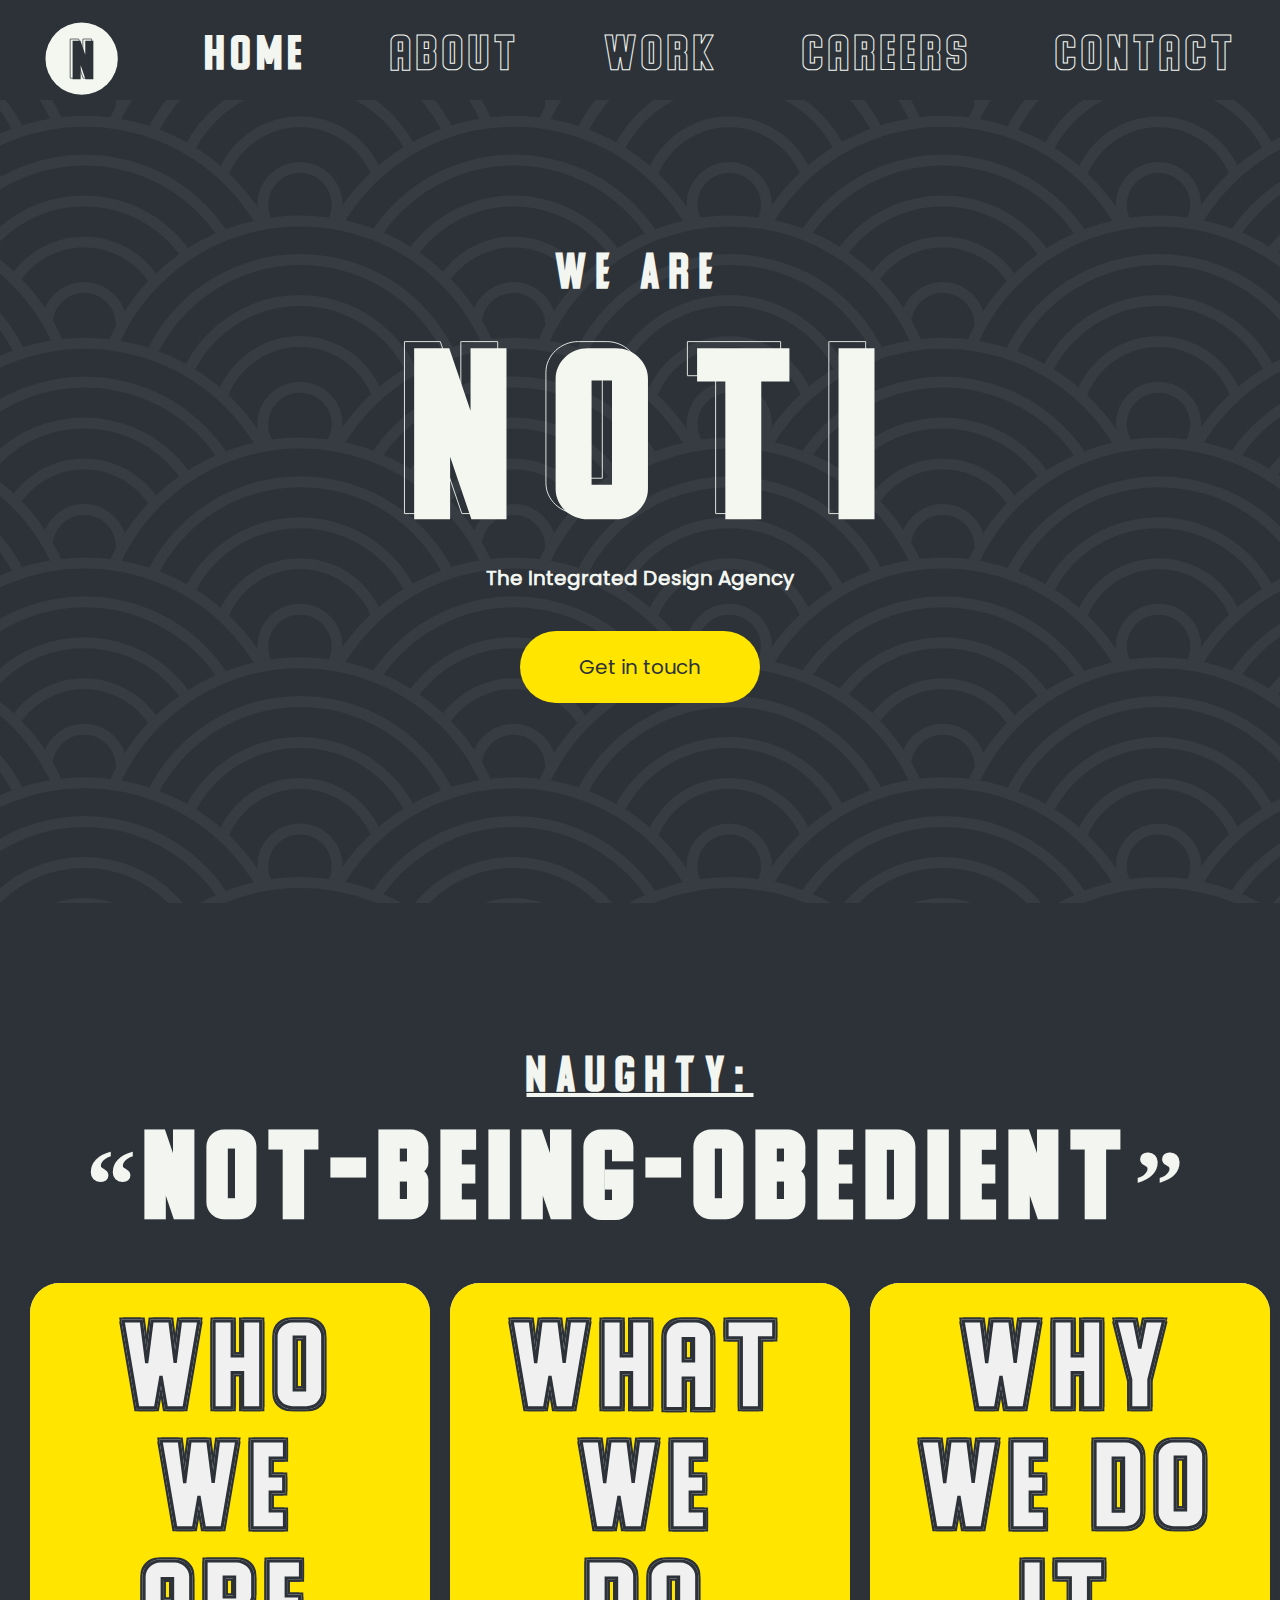
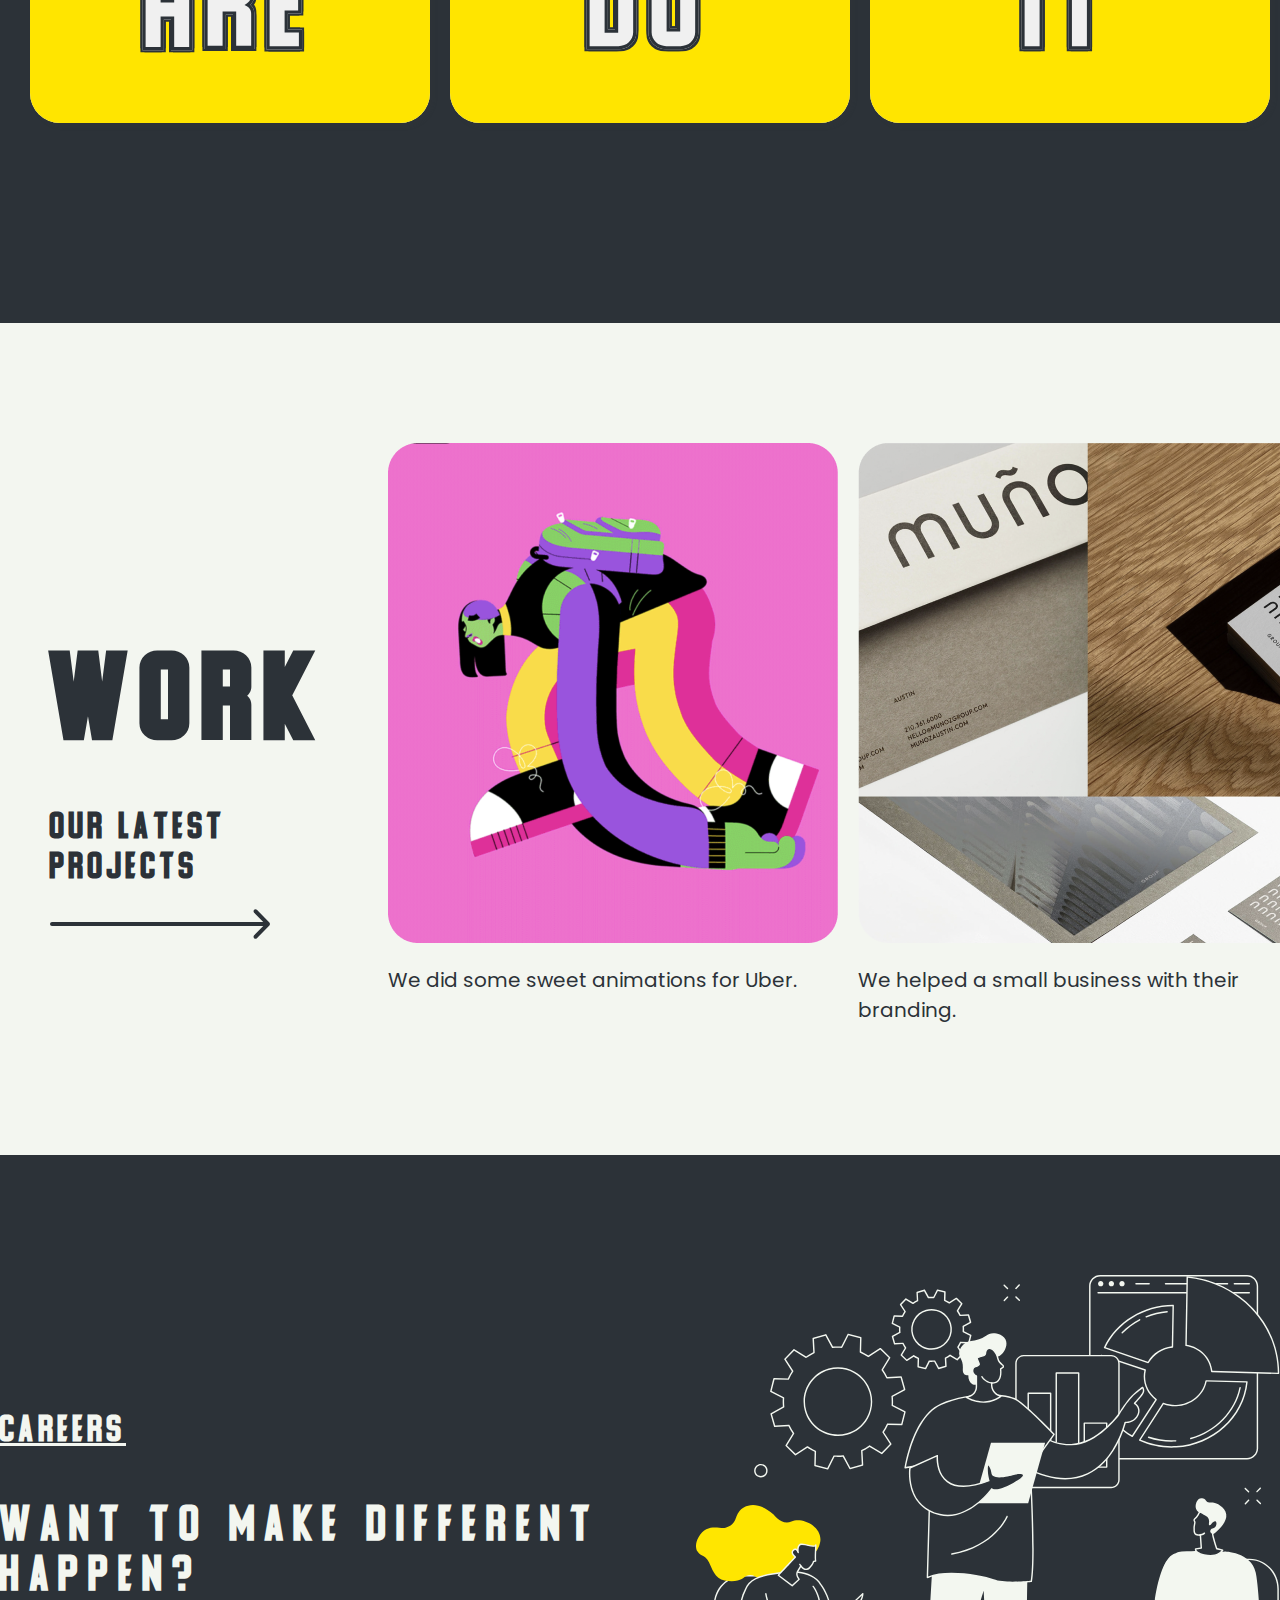
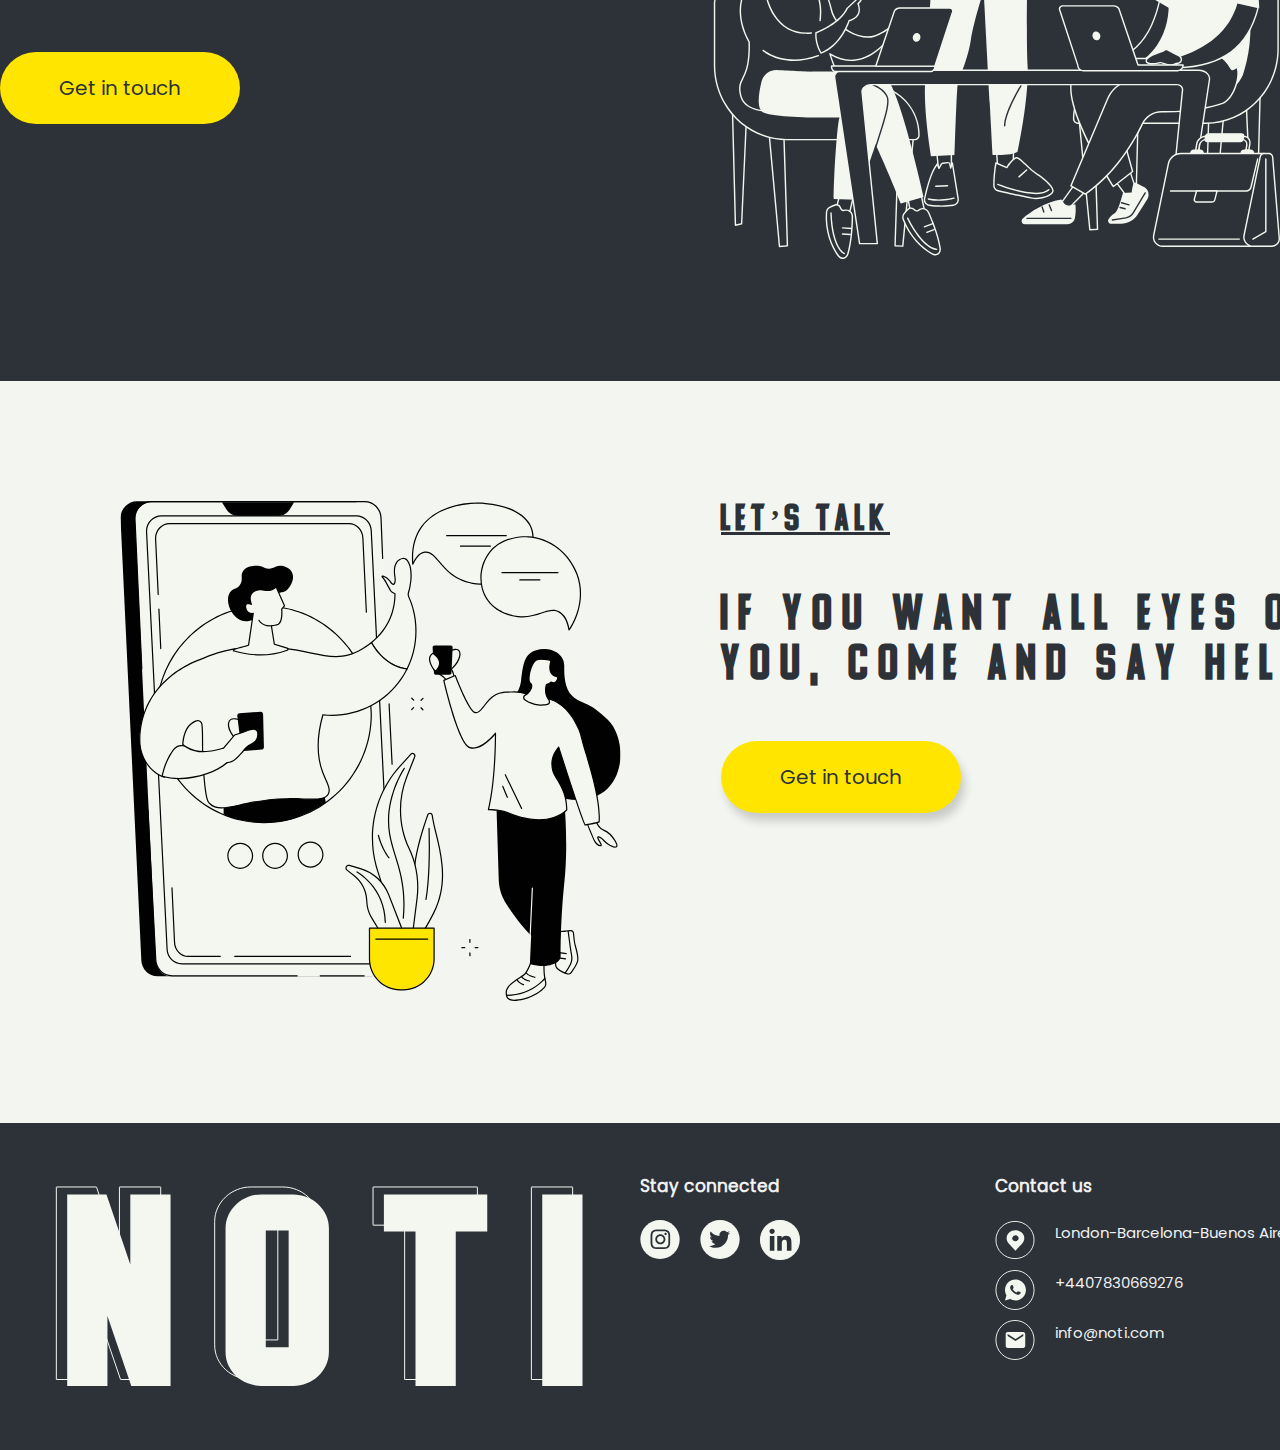
==== index.html @ 590f9c4e "start point  20/8" ====
<!DOCTYPE html>
<html lang="en">
<head>
    <meta charset="UTF-8">
    <meta name="viewport" content="width=device-width, initial-scale=1.0">
    <title>NOTI</title>
    <link href="https://cdn.jsdelivr.net/npm/bootstrap@5.3.1/dist/css/bootstrap.min.css" rel="stylesheet" integrity="sha384-4bw+/aepP/YC94hEpVNVgiZdgIC5+VKNBQNGCHeKRQN+PtmoHDEXuppvnDJzQIu9" crossorigin="anonymous">
    <link rel="stylesheet" href="./css/style.css">
</head>

<body>

  <div class="body_container_index" id="grid">

    <header id="header">
      <nav class="header_nav--dark">
        <ul class="header_ul">
          <li><img class="header_nav_logo--dark" src="./img/logo-circle.svg" width="80px"></li>
          <li><a class="header_li--dark--active" href="./index.html">HOME</a></li>
          <li><a class="header_li--dark--default" href="./pages/about.html">ABOUT</a></li>
          <li><a class="header_li--dark--default" href="./pages/work.html">WORK</a></li>
          <li><a class="header_li--dark--default" href="./pages/careers.html">CAREERS</a></li>
          <li><a class="header_li--dark--default" href="./pages/contact.html">CONTACT</a></li>
        </ul>
      </nav>
    </header>

  <main id="main" class="index_main_container">

    <section class="index_main_section1">
      <h1 class="h3_index">WE ARE</h1>
      <img class="logo" src="./img/logo.svg" width="536px" height="221px">
      <h2 class="h6_index">The Integrated Design Agency</h2>
      <div class="btn--large"><a href="https://link1.com" class="p">Get in touch</a></div>
    </section>
    <section class="index_main_section2">
      <h1 class="h3_about light_text">NAUGHTY:</h1>
      <h2 class="h2_about light_text">“NOT-BEING-OBEDIENT”</h2>
      <article class="about_main_section1">

          <div class="about_main_frame_card">
            <div class="about_main_card--default">
              <h2 class="h2_about_card">WHO<br>WE<br>ARE</h2>
            </div>
            <div class="about_main_card--hover dark_bg">
              <h3 class="h5_about dark_text">WE’RE THE EXPERTS</h3>
              <p class="p_about dark_text">We are a cutting-edge design agency that thrives on pushing the limits, challenging conventions, and creating truly unforgettable experiences for our clients. We redefine the boundaries of creativity.</p>
            </div>
          </div>

          <div class="about_main_frame_card">
            <div class="about_main_card--default">
              <h2 class="h2_about_card">WHAT<br>WE<br>DO</h2>
            </div>
            <div class="about_main_card--hover dark_bg">
              <h3 class="h5_about dark_text">WE DO EVERYTHING</h3>
              <p class="p_about dark_text">Whether you're looking for a website that disrupts the digital landscape, an app that pushes boundaries, or a branding campaign that turns heads, our team of talented and rebellious designers will collaborate with you to bring your vision to life.</p>
            </div>
          </div>

          <div class="about_main_frame_card">
            <div class="about_main_card--default">
              <h2 class="h2_about_card">WHY<br>WE DO<br>IT</h2>
            </div>
            <div class="about_main_card--hover dark_bg">
              <h3 class="h5_about dark_text">WE’RE PASSIONATE</h3>
              <p class="p_about dark_text">If you're ready to make some noise, break free from the ordinary, and leave a lasting impression on your audience, join us on this exciting journey. Let us transform your wildest ideas into extraordinary designs.</p>
            </div>
          </div>

        </article>
      </section>

      <section class="index_main_section3">

        <article class="col1">
          <h2 class="h2_index">WORK</h2>
          <h3 class="h5_about dark_text">OUR LATEST<br>PROJECTS</h3>
          <img src="./img/subheadings_arrow.svg" width="220px">
        </article>
        <article class="work_main_section3_col2">
          
              <div class="work_main_card_project">
                <a href="">
                  <img class="work_main_img_25" src="./img/work_section3_1.png">
                  <p class="p_work">We did some sweet animations for Uber.</p>
                </a>
              </div>
           
              <div class="work_main_card_project">
                <a href="">
                  <img class="work_main_img_25" src="./img/work_section3_2.png">
                  <p class="p_work">We helped a small business with their branding.</p>
                </a>
              </div>
            
              <div class="work_main_card_project">
                <a href="">
                  <img class="work_main_img_25" src="./img/work_section3_3.png">
                  <p class="p_work">We collaborated  with a cosmetics brand from 
                    Brazil.</p>
                </a>
              </div>
              <div class="work_main_card_project">
                <a href="">
                  <img class="work_main_img_25" src="./img/work_section3_4.png">
                  <p class="p_work">We won an award for out motion graphics campaing.</p>
                </a>
              </div>
           
        </article>
      </section>
      <section class="index_main_section4">

        <article class="careers_main_section1_col1">
          <h1 class="h5_careers">CAREERS</h1>
          <h2 class="h3_careers">WANT TO MAKE DIFFERENT HAPPEN?</h2>
          <div class="btn--large"><a href="" class="p">Get in touch</a></div>
        </article>
        <article class="careers_main_section1_col2">
          <img src="./img/CAREERS-illustration-584x584.svg">
        </article>

      </section>

      <section class="index_main_section5">
        <article class="contact_main_frame_left_image">
          <img src="./img/CONTACT-illustration-500x500.svg">
        </article>
  
        <article class="contact_main_frame_right_headings">
          
          <h1 class="h5_contact">LET’S TALK</h1>
          <h2 class="h3_contact">IF YOU WANT ALL EYES ON YOU, COME AND SAY HELLO</h2>
          <div class="btn--large--light"><a href="https://link1.com" class="p--light">Get in touch</a></div>
          
        </article>
      </section>

</main>

  <footer id="footer">
    <div class="footer_column_1">
      <img class="footer_logo" src="./img/logo.svg">
    </div>

    <div class="footer_columns_frame">
      <div class="footer_column_2">
        <h3 class="h6-footer">Stay connected</h3>
        <div class="footer_socialicons">
          <a href=""><img class="footer_icn" src="./img/icn-ig.svg" width="40px"></a>
          <a href=""><img class="footer_icn" src="./img/icn-tw.svg" width="40px"></a>
          <a href=""><img class="footer_icn" src="./img/icn-linkedin.svg" width="40px"></a>       
        </div>
      </div>
        
      <div class="footer_column_3">
        <h3 class="h6-footer">Contact us</h3>
        <div class="footer_contact_frame">
          <img class="footer_icn" src="./img/icn-location.svg" width="40px" height="40px">
          <p class="p-footer">London-Barcelona-Buenos Aires</p>
        </div>
        <div class="footer_contact_frame">
          <img class="footer_icn" src="./img/icn-wsp.svg" width="40px" height="40px">
          <p class="p-footer"> +4407830669276</p>
        </div>
        <div class="footer_contact_frame">
          <img class="footer_icn" src="./img/icn-mail.svg" width="40px" height="40px">
          <p class="p-footer">info@noti.com</p>
        </div>
      </div>
    </div>
  
  </footer>
</div>
<script src="https://cdn.jsdelivr.net/npm/bootstrap@5.3.1/dist/js/bootstrap.bundle.min.js" integrity="sha384-HwwvtgBNo3bZJJLYd8oVXjrBZt8cqVSpeBNS5n7C8IVInixGAoxmnlMuBnhbgrkm" crossorigin="anonymous"></script>
</body>
</html>
---- css/style.css ----
*{
    padding: 0;
    margin:0;
}

@font-face {
    font-family: "myFirstFont-bold";
    src:url("../fonts/ponter/ponter-bold.ttf");
}

@font-face {
    font-family: "myFirstFont-alt";
    src:url("../fonts/ponter/ponter-alt.ttf");
}


@font-face {
    font-family: "mySecondFont";
    src:url("../fonts/poppins/poppins-regular.ttf");
}

html{
    font-size: 62.5%;
}

/*
---------------------------------------------------------------------------------------------------------
MAIN
*/

.body_container--dark{
    background-color: #2C3238;
}

.body_container--light{
    background-color: #F3F6F0;
}

a{
    text-decoration: none;
}

/* INDEX */

.index_main_container{
    width: 100%;
    overflow: hidden;
}

.index_main_section1{
    display: flex;
    flex-direction: column;
    align-items: center;
    padding-top: 20rem;
    padding-bottom: 20rem;
    background-image: url(../img/INDEX-bg-1920x1080.svg);
}

.logo{
    margin-bottom: 2rem;
}

.index_main_section2{
    width: 100%;
    overflow: hidden;
    padding-top: 5rem;
    display: flex;
    flex-direction: column;
    align-items: center;
    justify-content: center;
    padding-bottom: 10rem;
    background-color: #2C3238;
}

.index_main_section3{
    padding-top: 12rem;
    display: flex;
    flex-direction: row;
    align-items: center;
    justify-content: flex-start;
    background-color: #F3F6F0;
}

.index_main_section4{
    width: 100%;
    padding-top: 12rem;
    padding-bottom: 12rem;
    display: flex;
    flex-direction: row;
    justify-content: center;
    align-items: center;
    background-color: #2C3238;
}

.index_main_section5{
    width: 100%;
    padding: 12rem;
    display: flex;
    flex-direction: row;
    justify-content: center;
    align-items: flex-start;
    background-color: #F3f6f0;
}



/* ABOUT */

.about_main_frame_all{
    width: 100%;
    overflow: hidden;
    padding-top: 5rem;
    display: flex;
    flex-direction: column;
    align-items: center;
    justify-content: center;
}

.about_main_section1{
    display: flex;
    flex-direction: row;
    justify-content: center;
    align-items: center;
    margin-bottom: 10rem;
}

.about_main_section2{
    display: flex;
    flex-direction: row;
    justify-content: flex-start;
    align-items: flex-start;
    width: 80%;
    padding-top: 5rem;
}

.about_main_section3{
    display: flex;
    flex-direction: row;
    justify-content: flex-start;
    align-items: flex-start;
    width: 80%;
    padding: 5rem 0;
}
.about_main_section4, 
.about_main_section5,
.about_main_section6{
    display: flex;
    flex-direction: row;
    width: 80%;
    padding: 5rem 0;
}

.about_main_section6{
    padding-bottom: 20rem;
}
.about_main_img_30{
    margin-right: 5rem;
}

.col1{
    display: flex;
    flex-direction: column;
    justify-content: flex-start;
    align-items: flex-start;
    padding: 0 5rem;
}

.col1_section{
    padding: none;
}
.col2{
    display: flex;
    flex-direction: column;
    justify-content: flex-start;
    align-items: flex-start;
    margin-left: 3rem;

}

.col2_section4{
    display: flex;
    flex-direction: column;
    align-items: flex-end;
    justify-content: flex-end;
}

.about_main_section_details{
    padding-bottom: 3rem;
}

.row{
    padding-bottom: 5rem;
    display: flex;
    flex-direction: row;
    justify-content: space-around;
    
}

.about_main_frame_card{
    display: flex;
    flex-direction: column;
    margin-left: 2rem;
}

.about_main_card--default{
    width: 400px;
    height: 400px;
    background-color: #FFE500;
    border-radius: 30px ;
    padding-top: 4rem;
    position: absolute;
}

.about_main_card--default:hover{
    display: none;
}

.about_main_card--hover{
    width: 400px;
    height: 400px;
    background-color: #2C3238;
    border-radius: 30px ;
    display: flex;
    flex-direction: column;
    align-items: center;
    justify-content: flex-start;
    padding-top: 4rem;
    box-shadow: 4px 4px 4px 0px rgba(58, 58, 58, 0.10);
}

.about_main_section2_card{
    width: 275px;
    display: flex;
    flex-direction: column;
    row-gap: 2rem;
    margin: 0 2rem;
}


.frame_stroke{
    width: 450px;
    display: flex;
    flex-direction: column;
    justify-content: center;
    align-items: center;
    padding-top: 8rem;
}

/* WORK */

.work_main_container{
    width: 100%;
    overflow: hidden;
    padding-top: 12rem;

    display: flex;
    flex-direction: column;
    align-items: center;
    justify-content: center;
}


.work_main_section1, .work_main_section2{
    width: 80%;
    display: flex;
    flex-direction: row;
    justify-content: center;   
    align-items: flex-start;
    
}

.work_main_section1{
    margin-top: 10rem;
}

.work_main_section1_col1{
    display: flex;
    flex-direction: column;
    justify-content: flex-start;
    margin-right: 2rem;
}

.work_main_section2_col1{
    margin-right: 2rem;
}

.work_main_section2_col2{
    display: flex;
    flex-direction: column;
    justify-content: center;
    align-items: flex-end;
}

.work_main_section1_col2,
.work_main_section2_col1{
    display: flex;
    flex-direction: row;
    justify-content: center;
    align-items: flex-start;
}


.work_main_section1_col2_col1,
.work_main_section1_col2_col2,
.work_main_section2_col1_col1,
.work_main_section2_col1_col2{
    display: flex;
    flex-direction: column;
    justify-content: flex-start;
}

.work_main_card_project{
    display: flex;
    flex-direction: column;
    justify-content: flex-start;
    margin-bottom: 10rem;
    padding: 0 1rem;
}

.work_main_heading{
    margin-bottom: 7rem;
}

.work_main_img_50{
    
}

.work_main_img_25{
    margin-bottom: 2rem;
}

.work_main_section3{
    display: flex;
    flex-direction: row;
    justify-content: flex-start;
    align-items: flex-start;
    width: 90%;
    padding: 10rem 0;
}

.work_main_section3_col2{
    display: flex;
    flex-direction: row;
    justify-content: flex-start;
    align-items: flex-start;
}


/* CAREERS */

.careers_main_container{
    width: 100%;
    overflow: hidden;
    padding-top: 15rem;
    display: flex;
    flex-direction: column;
    align-items: center;
    justify-content: center;
}

.careers_main_section1{
    display: flex;
    flex-direction: row;
    justify-content: center;
    align-items: center;
    margin-bottom: 10rem;
    width: 80%;
}

.careers_main_section1_col1{
    display: flex;
    flex-direction: column;
    justify-content: center;
}

.careers_main_section2{
    display: flex;
    flex-direction: row;
    justify-content: flex-start;
    align-items: flex-start;
    margin-bottom: 10rem;
    width: 80%;
    padding-top: 10rem;
}

.careers_main_section2_row1{
    padding-bottom: 10rem;
    width: 100%;
}

.careers_main_section2_row1{
    width: 100%;
}

.display_block{
    display: block;
    box-sizing: content-box;
}

.width_100{
    width: 100%;
}

.accordion{
    background: transparent;
    width: 60vw;
}
.accordion-item{
    background-color: #2C3238;
    border: none;
}

.accordion-body{
    background-color: #2C3238;
}

.accordion-button{
    background: transparent;
    outline: none
}

.accordion-button:focus{
    border: 1px solid #FFE500;
    color: #F3F6F0
}

.accordion-button:not(.collapsed){
    background-color:  #FFE500;
    color: #2C3238;
    border-radius: 12px 12px 12px 12px;
    
}

.accordion-button::after{
    background: transparent;
    outline: none;
    color: #F3F6F0
}

.accordion-button:not(.collapsed)::after{
    background-color:  #FFE500;
    color: #2C3238;
}

.span_underline{
    text-decoration: underline;
}

.careers_main_section3{
    width: 80%;
    padding-top: 10rem;
    padding-bottom: 20rem;
}

.careers_main_section3_container{
    display: flex;
    flex-direction: column;
    justify-content: flex-start;
    align-items: flex-start;
}





/* CONTACT */

.main_section_light{
    width: 100%;
    background-color: #F3F6F0;
}

.main_section_dark{
    width: 100%;
    background-color: #2C3238;
}


.contact_main_container{
    padding-top: 20rem;
    padding-bottom: 10rem;
    margin: 0 auto;
    width: 80%;
}

.contact_main_section1{
    display: flex;
    flex-direction: row;
    justify-content: flex-start;
    align-items: flex-start;
}

.contact_main_frame_left_image{
    padding-right: 10rem;
}

.contact_main_section2{
    padding-top: 10rem;
}

.form-area {
	padding-top: 7%;
}
.row.single-form {
	box-shadow: 0 2px 20px -5px rgba(0,0,0,0.5);
}
.left {
	background: blueviolet;
	padding: 200px 98px;
}
.left h2 {
	font-family: poppins;
	color: #fff;
	font-weight: 700;
	font-size: 48px;
}
.left h2 span {
	font-weight: 100;
}
.single-form{
    background: #fff;
}
.right {
	padding: 70px 100px;
	position: relative;
}
.right i {
	position: absolute;
	font-size: 80px;
	left: -27px;
	top: 40%;
	color: #fff;
}
.form-control {
	border: 2px solid #000;
}
.right button {
	border: none;
	border-radius: 0;
	background: #252525;
	width: 180px;
	color: #fff;
	padding: 15px 0;
	display: inline-block;
	font-size: 16px;
	margin-top: 20px;
	cursor: pointer;
}
.right button:hover{
    background-color: #252525;
}


/*responsive*/

@media (min-width:768px) and (max-width:991px){
    .right i {
	top: -52px;
	transform: rotate(90deg);
	left: 50%;
}
}

@media (max-width:767px){
    .left {
  padding: 90px 15px;
  text-align: center;
}
.left h2 {
  font-size: 25px;
}
.right {
  padding: 25px;
}
.right i {
  top: -52px;
  transform: rotate(90deg);
  left: 46%;
}
    .right button {
	width: 150px;
	padding: 12px 0;
}
    
}



/*
---------------------------------------------------------------------------------------------------------
BUTTONS
*/

.btn--large{
    background-color: #FFE500;
    width: 240px;
    height: 72px;
    border-radius: 50px;
    display: flex;
    flex-direction: column;
    justify-content: center;
    align-items: center;
}

.btn--large:hover{
    background-color: #F3F6F0;
    width: 240px;
    height: 72px;
    border-radius: 50px;
    display: flex;
    flex-direction: column;
    justify-content: center;
    align-items: center;
}

.btn--large--light{
    background-color: #FFE500;
    width: 240px;
    height: 72px;
    border-radius: 50px;
    display: flex;
    flex-direction: column;
    justify-content: center;
    align-items: center;
    box-shadow: 4px 8px 8px 0px rgba(35, 35, 35, 0.20);
}

.p--light{
    font-family: "mySecondFont";
    font-size: 2rem;
    line-height: 3rem;
    color:  #2C3238;
    text-align: center;
    text-decoration: none;
}

.p--light:hover{
    color:  #f3f6f0;
}

.btn--large--light:hover{
    background-color:  #2C3238;
    width: 240px;
    height: 72px;
    border-radius: 50px;
    display: flex;
    flex-direction: column;
    justify-content: center;
    align-items: center;
    box-shadow: 4px 8px 8px 0px rgba(35, 35, 35, 0.20);
}

/*
---------------------------------------------------------------------------------------------------------
TEXT STYLE
*/

.h3_index{
    font-family: "myFirstFont-alt";
    font-size: 4rem;
    line-height: 5rem;
    letter-spacing: 1rem;
    padding-bottom: 2rem;
    margin-top: 5rem;
    text-align: center;
    color: #F3F6F0;
}

.h6_index{
    font-family: "mySecondFont";
    font-size: 2rem;
    line-height: 3.5rem;
    color: #F3f6f0;
    margin-bottom: 3.5rem;
    text-align: center;
}

.h2_index{
    font-family: "myFirstFont-bold";
    font-size: 10rem;
    line-height: 11rem;
    letter-spacing: 1rem;
    text-align: left;
    color: #2C3238;
    padding-bottom: 4rem;
}
.p{
    font-family: "mySecondFont";
    font-size: 2rem;
    line-height: 3rem;
    color:  #2C3238;
    text-align: center;
    text-decoration: none;
}

.p:hover{
    color:  #2C3238;
}


.h3_about{
    font-family: "myFirstFont-alt";
    font-size: 4rem;
    line-height: 5rem;
    letter-spacing: 1rem;
    text-decoration: underline;
    text-align: center;
    padding-bottom: 3rem;
    margin-top: 10rem;
    color: #2C3238;
}

.h2_about{
    font-family: "myFirstFont-bold";
    font-size: 10rem;
    line-height: 12rem;
    letter-spacing: 1rem;
    text-align: center;
    padding-bottom: 3rem;
    color: #2C3238;
}

.h2_about_card{
    font-family: "myFirstFont-bold";
    font-size: 10rem;
    line-height: 12rem;
    letter-spacing: 1rem;
    text-align: center;
    -webkit-text-stroke: .01rem #2C3238;
    text-shadow: -2px -2px 0 #2C3238,
                2px -2px 0 #2C3238,
                -2px 2px 0 #2C3238,
                2px 2px 0 #2C3238;
    color: #F0F0F0;
}

.h4_about{
    font-family: "mySecondFont";
    font-size: 8rem;
    line-height: 12rem;
}

.h5_about{
    font-family: "myFirstFont-alt";
    font-size: 3rem;
    line-height: 4rem;
    letter-spacing: 0.5rem;
    color: #F0F0F0;
    padding-bottom: 2rem;
}

.h6_about{
    font-family: "myFirstFont-alt";
    font-size: 2rem;
    line-height: 3rem;
    letter-spacing: 0.5rem;
    color: #F0F0F0;
}

.h5_about_section2{
    font-family: "mySecondFont";
    font-size: 3rem;
    line-height: 5rem;
    letter-spacing: 0.5rem;
    width: 290px;
}

.h5_about_section3{
    font-family: "mySecondFont";
    font-size: 3rem;
    line-height: 5rem;
    letter-spacing: 0.5rem;
    position: absolute;
    padding-left: 6rem;
}


.p_about_section2{
    font-family: "mySecondFont";
    font-size: 3rem;
    line-height: 3.5rem;
    width: 270px;
}

p{
    font-family: "mySecondFont";
    font-size: 1.8rem;
    line-height: 3.5rem;
    width: 355px;
    color: #F0F0F0;
    text-align: center;
}


.h2_work{
    font-family: "myFirstFont-bold";
    font-size: 10rem;
    line-height: 11rem;
    letter-spacing: 1rem;
    text-align: left;
    color: #2C3238;
}

.p_work{
    font-family: "mySecondFont";
    font-size: 2rem;
    line-height: 3rem;
    color:  #2C3238;
    text-align: left;
    display: inline;
}

.h6_work{
    font-family: "myFirstFont-alt";
    font-size: 2.5rem;
    line-height: 3.5rem;
    letter-spacing: 0.5rem;
    color:  #2C3238;
    text-align: left;
}

.h5_careers{
    font-family: "myFirstFont-alt";
    font-size: 3rem;
    line-height: 4rem;
    letter-spacing: 0.5rem;
    text-decoration: underline;
    color: #F3F6F0;
    text-align: left;
}

.h3_careers{
    font-family: "myFirstFont-alt";
    font-size: 4rem;
    line-height: 5rem;
    letter-spacing: 1rem;
    text-align: left;
    padding-bottom: 5rem;
    margin-top: 5rem;
    color: #F3F6F0;
}

.h5_contact{
    font-family: "myFirstFont-alt";
    font-size: 3rem;
    line-height: 4rem;
    letter-spacing: 0.5rem;
    text-decoration: underline;
    color:  #2C3238;
    text-align: left;
}

.h3_contact{
    font-family: "myFirstFont-alt";
    font-size: 4rem;
    line-height: 5rem;
    letter-spacing: 1rem;
    text-align: left;
    padding-bottom: 5rem;
    margin-top: 5rem;
    color:  #2C3238;
}

.p_careers{
    font-family: "mySecondFont";
    font-size: 1.5rem;
    line-height: 2.5rem;
    color: #F0F0F0;
    text-align: left;
}

.dark_text{
    color: #2C3238;
}

.light_text{
    color: #F3F6F0;
}

.dark_bg{
    background-color: #F3F6F0;
}

.left_align{
    text-align: left;
}

.center_align{
    text-align: center;
}

.position_absolute{
    position: absolute;
}

.padding_left{
    padding-left: 6rem;
}
/*
---------------------------------------------------------------------------------------------------------
NAV
*/

.header_nav--light{
    display: flex;
    flex-direction: column;
    align-items: center;
    justify-content: center;
    width: 100%;
    height: 10rem;
    background-color: #F3F6F0;
    position: fixed;
    z-index: 1;
}

.header_nav--dark{
    display: flex;
    flex-direction: column;
    align-items: center;
    justify-content: center;
    width: 100%;
    height: 10rem;
    background-color: #2C3238;
    position: fixed;
    z-index: 1;
}


.header_ul{
    display: flex;
    flex-direction: row;
    justify-content:space-around;
    align-items: center;
    width: 100%;
    padding-top: 2rem;
}


li{
    list-style-type: none;
}

.header_li--light--default{ 
    font-family: "myFirstFont-bold";
    font-size: 4rem;
    line-height: 8rem;
    letter-spacing: 0.5rem;
    text-decoration: none;
    -webkit-text-stroke: 0.1rem #2C3238;
    color: transparent;
}

.header_li--light--default:hover{ 
    -webkit-text-stroke: 0;
    color: #2C3238;
}

.header_li--light--active{ 
    font-family: "myFirstFont-bold";
    font-size: 4rem;
    line-height: 8rem;
    letter-spacing: 0.5rem;
    text-decoration: none;
    color:  #2C3238;
}

.header_li--dark--default{ 
    font-family: "myFirstFont-bold";
    font-size: 4rem;
    line-height: 8rem;
    letter-spacing: 0.5rem;
    text-decoration: none;
    -webkit-text-stroke: 0.1rem #f3f6f0;
    color: transparent;
}

.header_li--dark--default:hover{ 
    -webkit-text-stroke: 0;
    color: #FFE500;
}

.header_li--dark--active{ 
    font-family: "myFirstFont-bold";
    font-size: 4rem;
    line-height: 8rem;
    letter-spacing: 0.5rem;
    text-decoration: none;
    color:  #f3f6f0;
}




/*
---------------------------------------------------------------------------------------------------------
FOOTER
*/

footer{
    width: 100%;
    background-color:  #2C3238;
    display: flex;
    flex-direction: row;
    justify-content: flex-end;
    padding: 5rem 0;
}

.footer_column_1{
    display: flex;
    flex-direction: row;
    justify-content: center;
    width: 50%;
}

.footer_columns_frame{
    width: 50%;
    display: flex;
    flex-direction: row;
    justify-content: space-evenly;
}

.footer_column_2 .footer_column_3{
    display: flex;
    flex-direction: column;
    justify-content: flex-start;
    width: 15%;
    padding-right: 10rem;
}

.h6-footer{
    font-family: "mySecondFont";
    font-size: 1.7rem;
    line-height: 2.7rem;
    width: 355px;
    color: #F0F0F0;
    text-decoration: none;
    text-align: left;
    padding-bottom: 2rem;
}

.p-footer{
    font-family: "mySecondFont";
    font-size: 1.5rem;
    line-height: 2.5rem;
    width: 355px;
    color: #F0F0F0;
    text-decoration: none;
    text-align: left;
}

.footer_socialicons{
    display: flex;
    flex-direction: row;
    justify-content: flex-start;
}

.footer_contact_frame{
    display: flex;
    flex-direction: row;
    justify-content: flex-start;
    padding-bottom: 1rem;
}

.footer_icn{
    padding-right: 2rem;
}
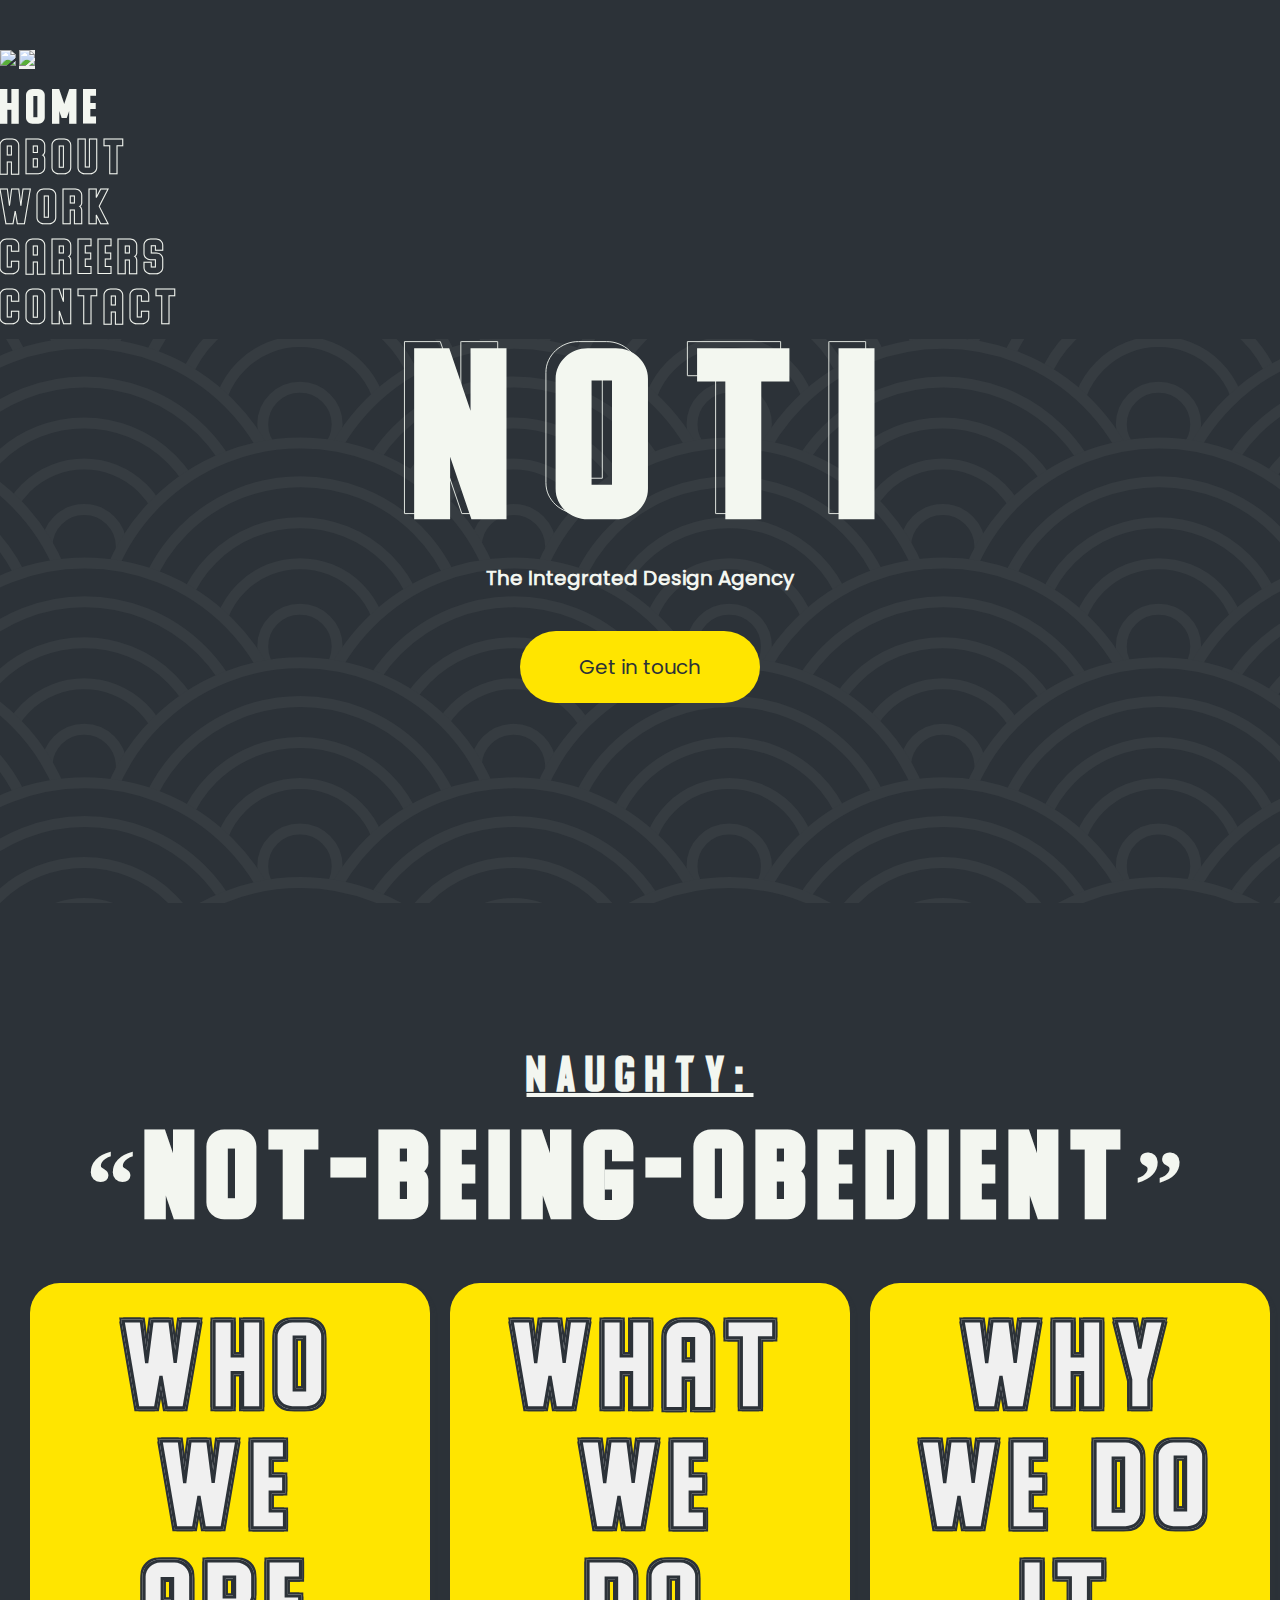
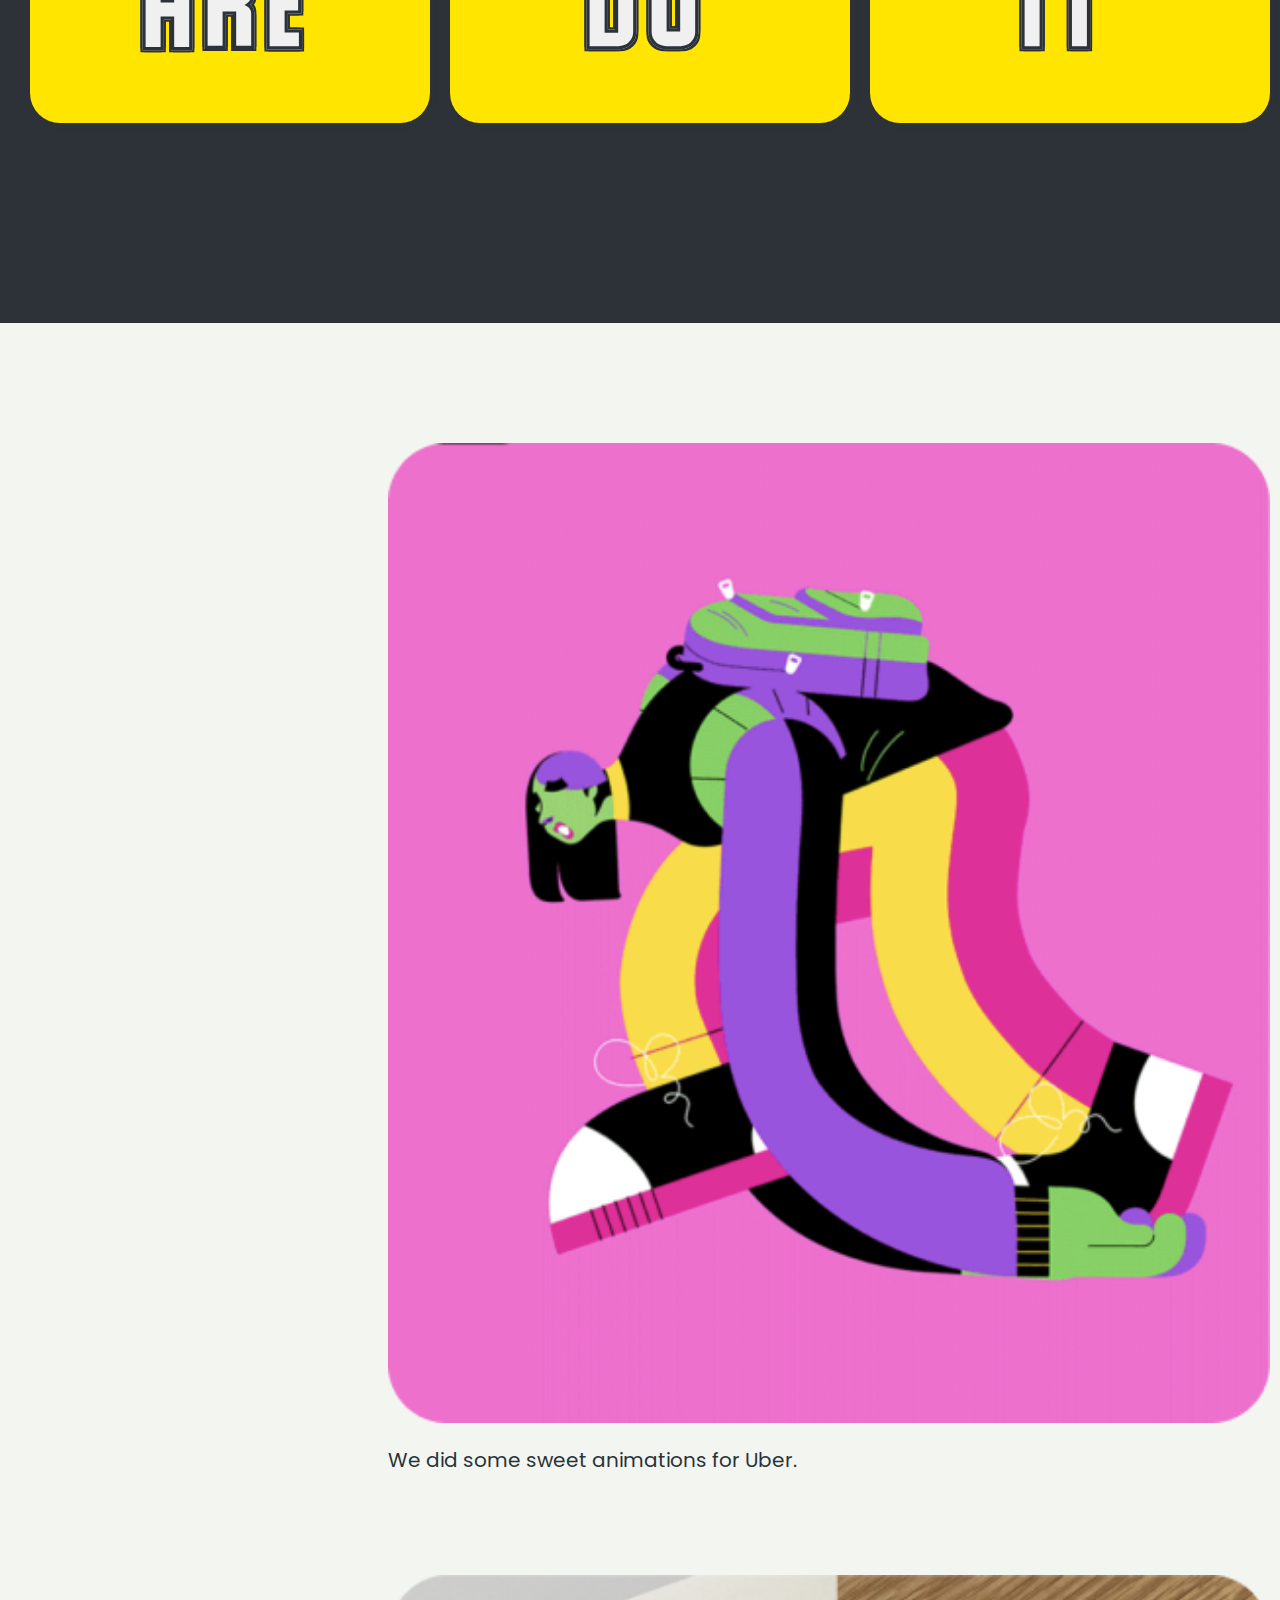
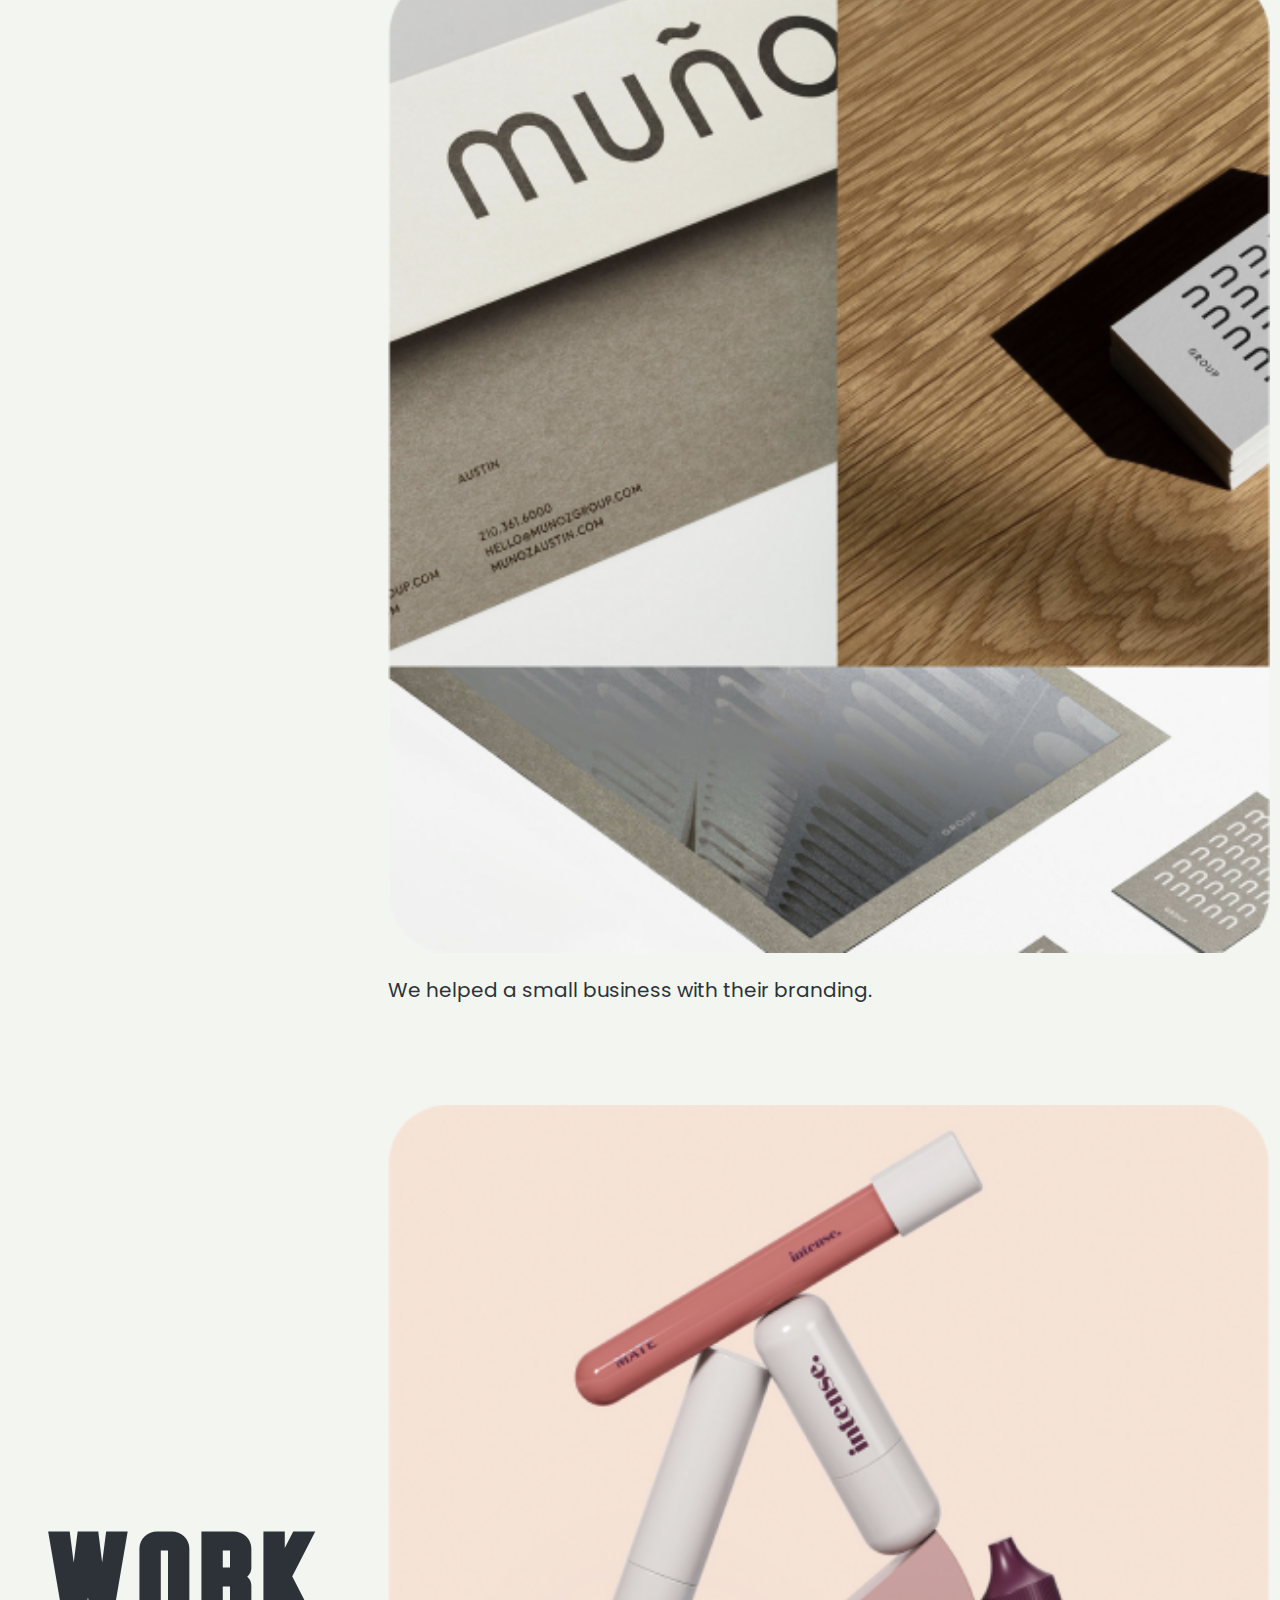
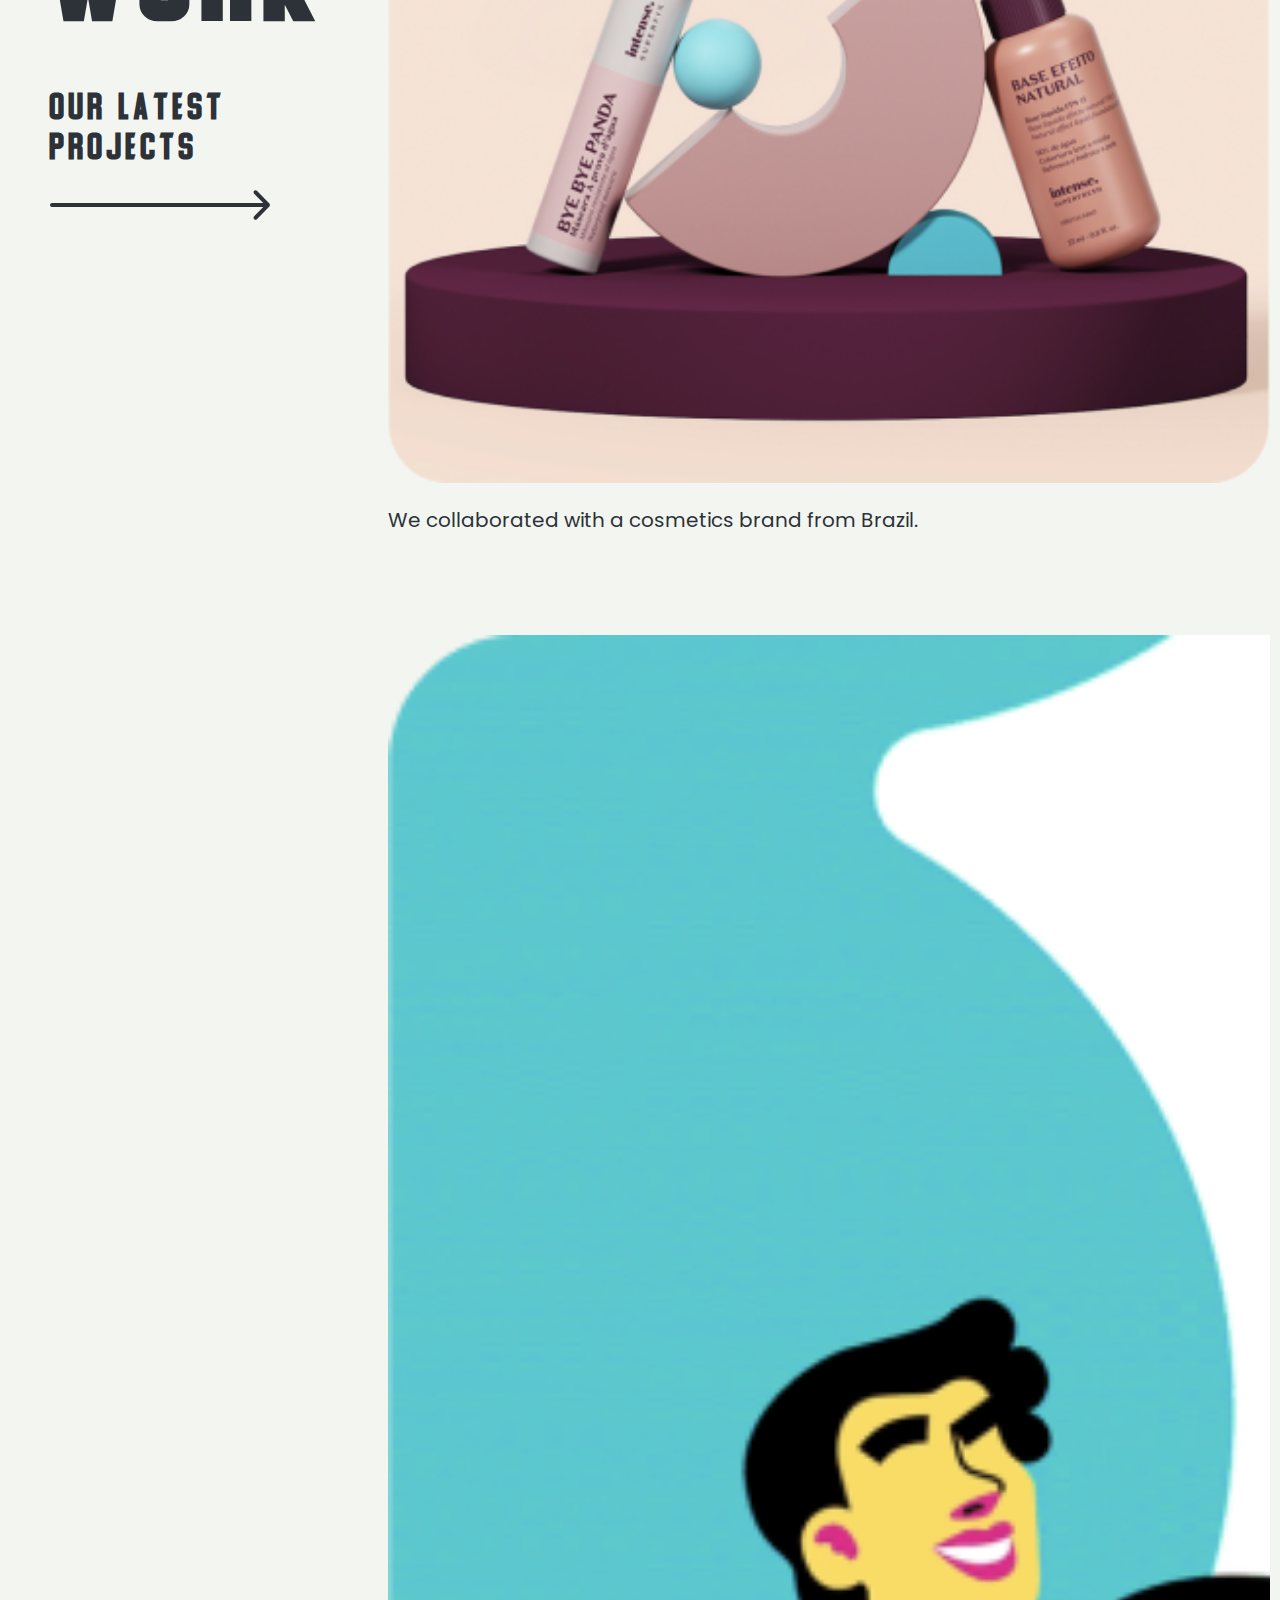
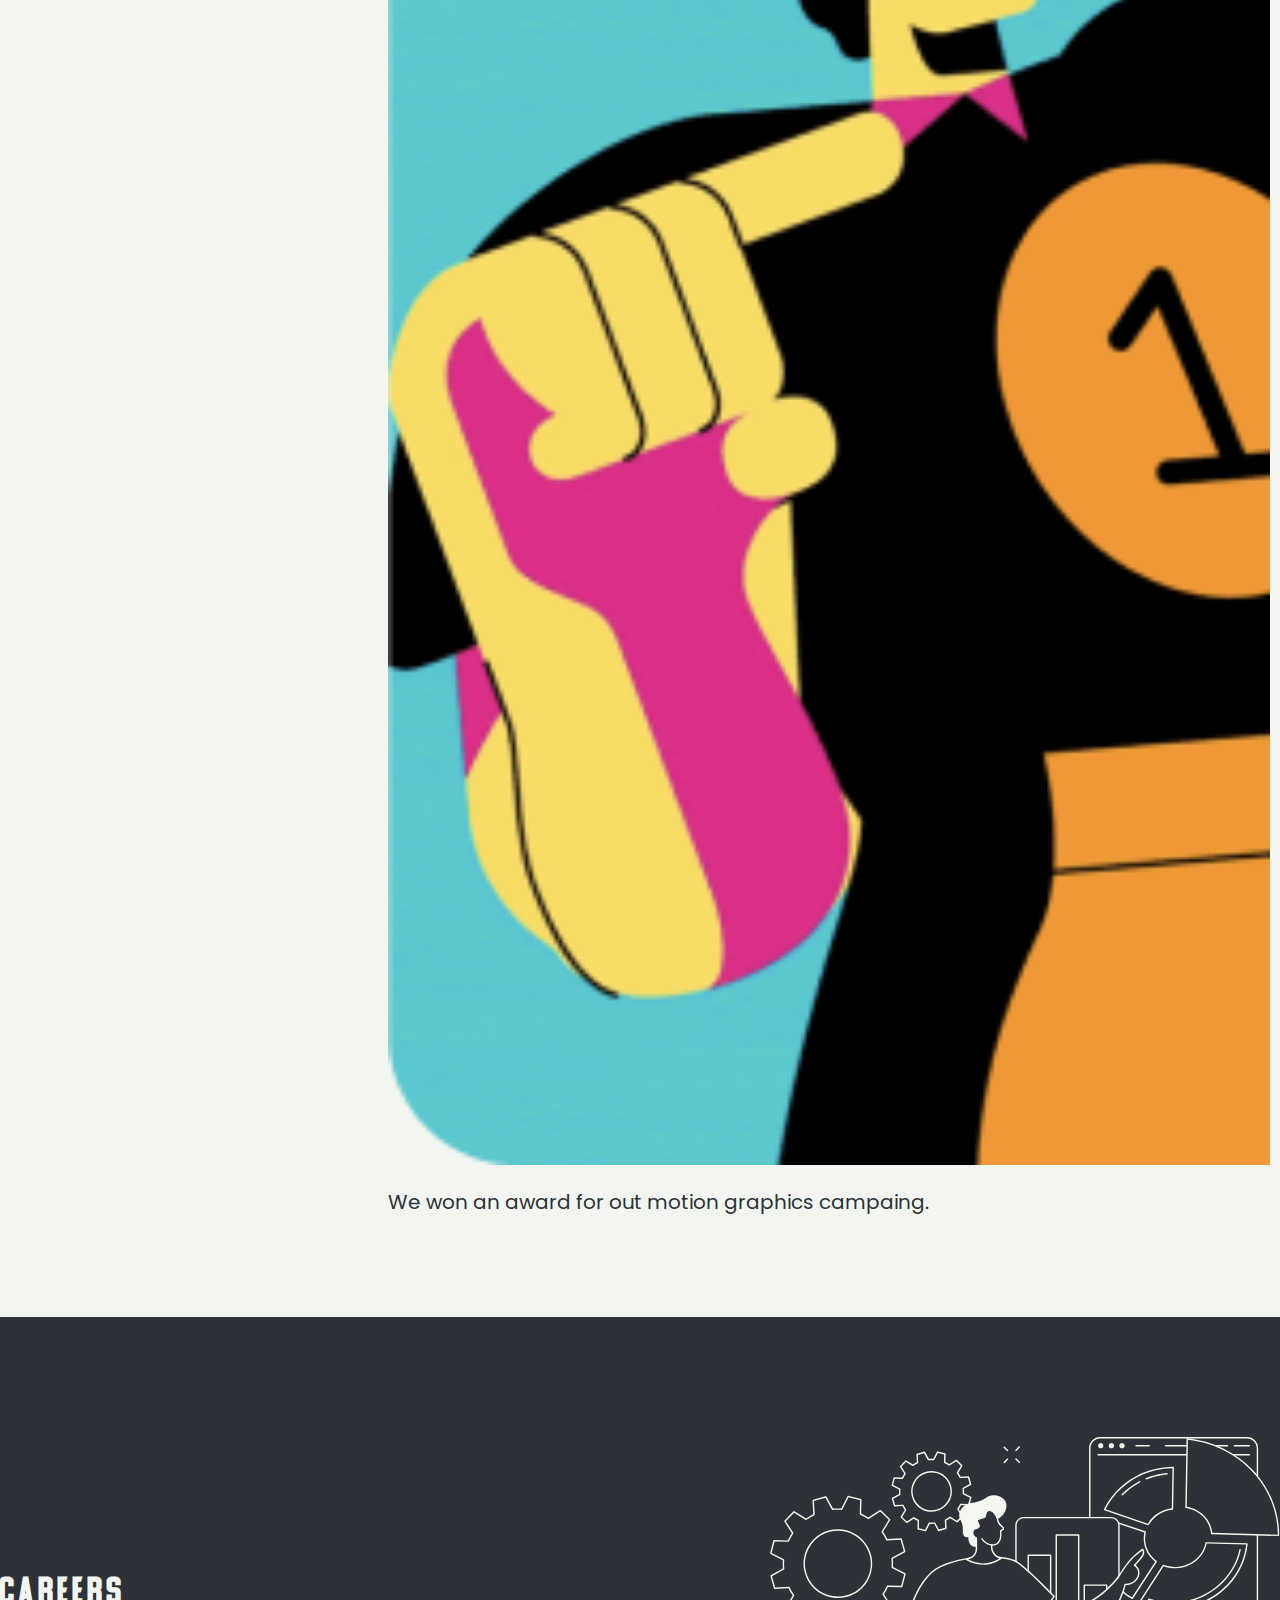
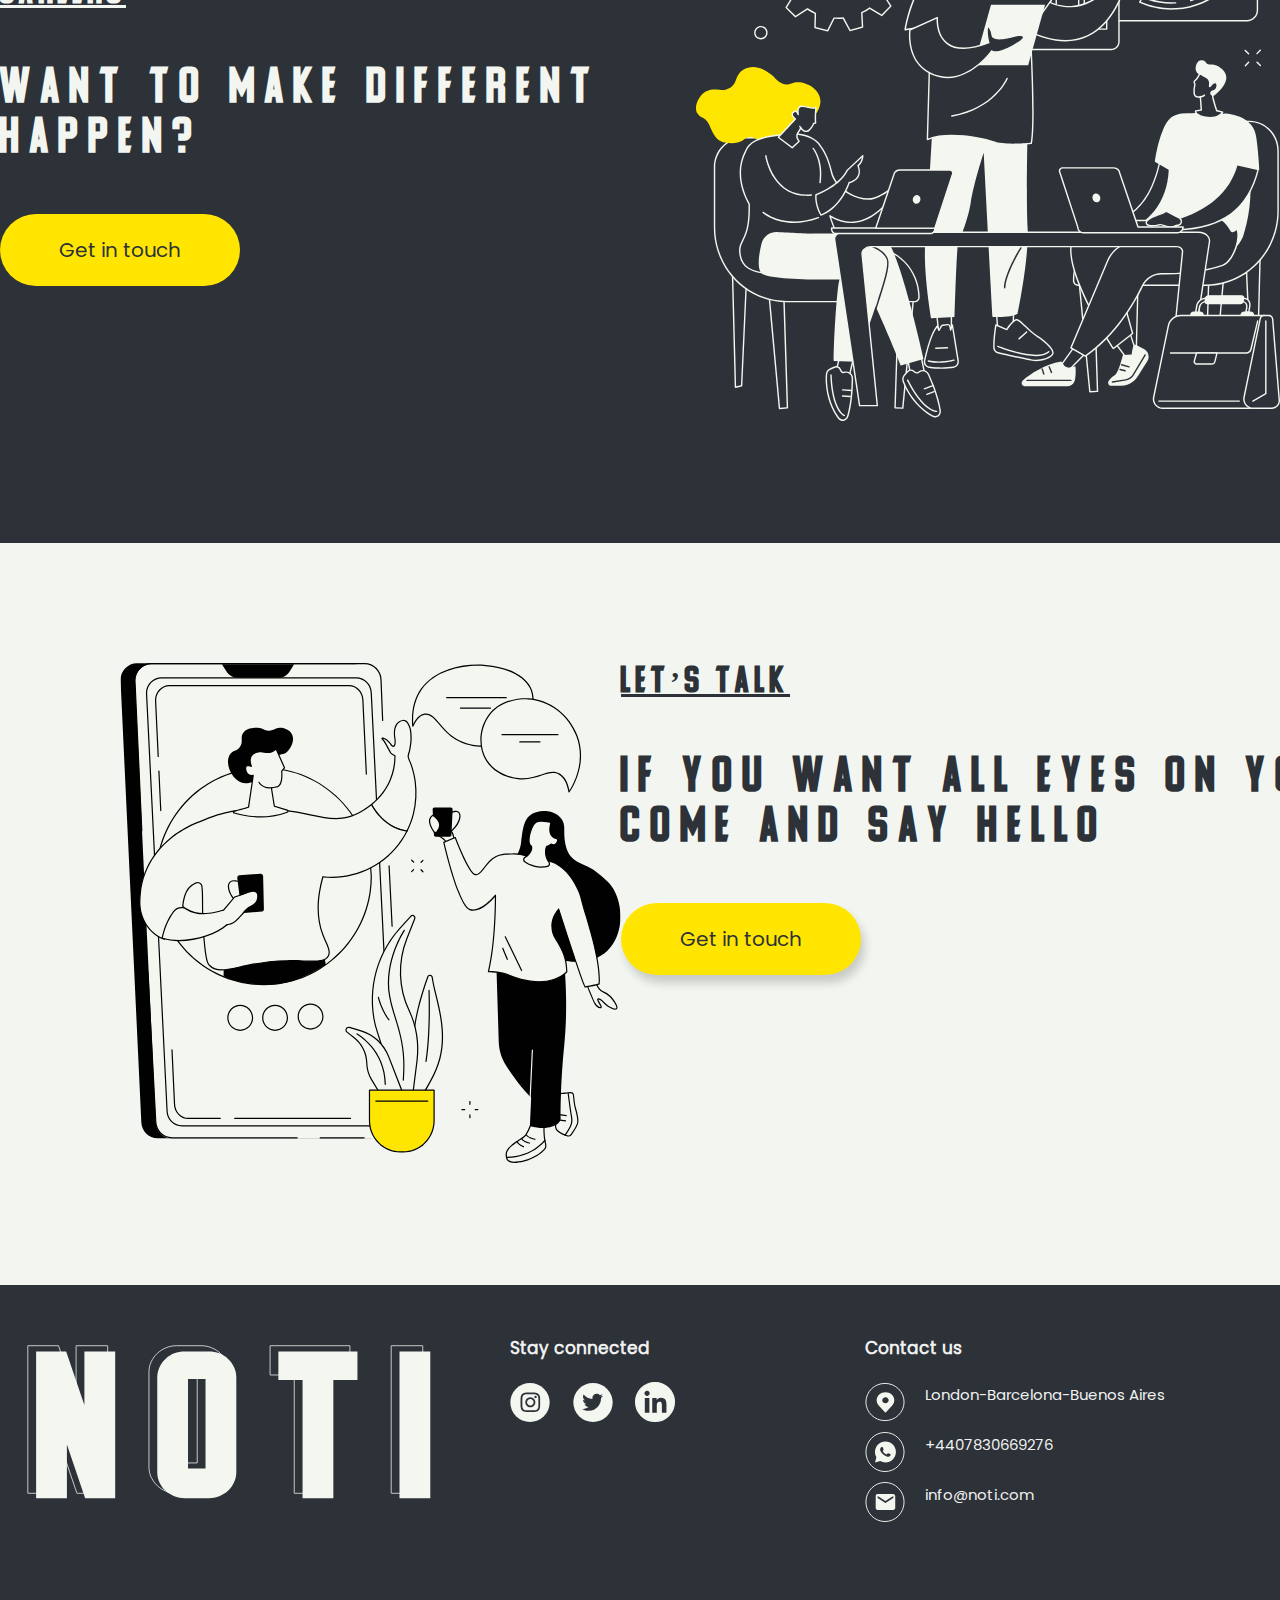
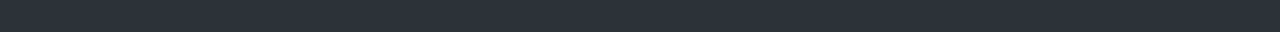
==== commit 42b982ca: "work responsive" ====
--- a/index.html
+++ b/index.html
@@ -9,19 +9,27 @@
 </head>
 
 <body>
-
-  <div class="body_container_index" id="grid">
-
-    <header id="header">
-      <nav class="header_nav--dark">
-        <ul class="header_ul">
-          <li><img class="header_nav_logo--dark" src="./img/logo-circle.svg" width="80px"></li>
-          <li><a class="header_li--dark--active" href="./index.html">HOME</a></li>
-          <li><a class="header_li--dark--default" href="./pages/about.html">ABOUT</a></li>
-          <li><a class="header_li--dark--default" href="./pages/work.html">WORK</a></li>
-          <li><a class="header_li--dark--default" href="./pages/careers.html">CAREERS</a></li>
-          <li><a class="header_li--dark--default" href="./pages/contact.html">CONTACT</a></li>
-        </ul>
+  <div class="body_container--dark">
+    <header>
+      <nav class="navbar navbar-expand-lg nav_bootstrap">
+        <div class="container-fluid dark_bg">
+          <a class="navbar-brand" href="">
+            <img class="btn_logo" src="./img/logo-circle-dark.svg" width="80px">
+          </a>
+          <button class="navbar-toggler shadow-none border-0 btn-burger" type="button" data-bs-toggle="collapse" data-bs-target="#menu" aria-controls="navbarSupportedContent" aria-expanded="false" aria-label="Toggle navigation">
+            <img src="./img/icn-burger-light.svg" width="40px">
+          </button>
+          </button>
+          <div class="collapse navbar-collapse text-center dark_bg pb-5" id="menu">
+            <ul class="navbar-nav nav-fill w-100">
+              <li class="nav-item li_bootstrap"><a class="nav-link li--dark--active" href="">HOME</a></li>
+              <li class="nav-item"><a class="nav-link li--dark" href="./pages/about.html">ABOUT</a></li>
+              <li class="nav-item"><a class="nav-link li--dark" href="./pages/work.html">WORK</a></li>
+              <li class="nav-item"><a class="nav-link li--dark" href="./pages/careers.html">CAREERS</a></li>
+              <li class="nav-item"><a class="nav-link li--dark" href="./pages/contact.html">CONTACT</a></li>
+            </ul>
+          </div>
+        </div>
       </nav>
     </header>
 
@@ -139,39 +147,38 @@
 
 </main>
 
-  <footer id="footer">
-    <div class="footer_column_1">
+<footer class="container-fluid">
+  <section class="row">
+
+    <article class="col-lg-5 col-xs-10">
       <img class="footer_logo" src="./img/logo.svg">
-    </div>
+    </article>
+    <article class="col-lg-2 col-md-6 col-xs-10 footer_column2">
+      <h3 class="h6-footer">Stay connected</h3>
+      <div class="footer_socialicons">
+        <a href=""><img class="footer_icn" src="./img/icn-ig.svg" width="40px"></a>
+        <a href=""><img class="footer_icn" src="./img/icn-tw.svg" width="40px"></a>
+        <a href=""><img class="footer_icn" src="./img/icn-linkedin.svg" width="40px"></a>       
+      </div>
+    </article>
+    <article class="col-lg-3 col-md-6 col-xs-10 footer_column3">
+      <h3 class="h6-footer">Contact us</h3>
+      <div class="footer_contact_frame">
+        <img class="footer_icn" src="./img/icn-location.svg" width="40px" height="40px">
+        <p class="p-footer">London-Barcelona-Buenos Aires</p>
+      </div>
+      <div class="footer_contact_frame">
+        <img class="footer_icn" src="./img/icn-wsp.svg" width="40px" height="40px">
+        <p class="p-footer"> +4407830669276</p>
+      </div>
+      <div class="footer_contact_frame">
+        <img class="footer_icn" src="./img/icn-mail.svg" width="40px" height="40px">
+        <p class="p-footer">info@noti.com</p>
+      </div>
+    </article>
 
-    <div class="footer_columns_frame">
-      <div class="footer_column_2">
-        <h3 class="h6-footer">Stay connected</h3>
-        <div class="footer_socialicons">
-          <a href=""><img class="footer_icn" src="./img/icn-ig.svg" width="40px"></a>
-          <a href=""><img class="footer_icn" src="./img/icn-tw.svg" width="40px"></a>
-          <a href=""><img class="footer_icn" src="./img/icn-linkedin.svg" width="40px"></a>       
-        </div>
-      </div>
-        
-      <div class="footer_column_3">
-        <h3 class="h6-footer">Contact us</h3>
-        <div class="footer_contact_frame">
-          <img class="footer_icn" src="./img/icn-location.svg" width="40px" height="40px">
-          <p class="p-footer">London-Barcelona-Buenos Aires</p>
-        </div>
-        <div class="footer_contact_frame">
-          <img class="footer_icn" src="./img/icn-wsp.svg" width="40px" height="40px">
-          <p class="p-footer"> +4407830669276</p>
-        </div>
-        <div class="footer_contact_frame">
-          <img class="footer_icn" src="./img/icn-mail.svg" width="40px" height="40px">
-          <p class="p-footer">info@noti.com</p>
-        </div>
-      </div>
-    </div>
-  
-  </footer>
+  </section>
+</footer>
 </div>
 <script src="https://cdn.jsdelivr.net/npm/bootstrap@5.3.1/dist/js/bootstrap.bundle.min.js" integrity="sha384-HwwvtgBNo3bZJJLYd8oVXjrBZt8cqVSpeBNS5n7C8IVInixGAoxmnlMuBnhbgrkm" crossorigin="anonymous"></script>
 </body>
--- a/css/style.css
+++ b/css/style.css
@@ -34,6 +34,7 @@
 
 .body_container--light{
     background-color: #F3F6F0;
+    width: 100vw;
 }
 
 a{
@@ -106,7 +107,7 @@
 
 /* ABOUT */
 
-.about_main_frame_all{
+.about_main_container{
     width: 100%;
     overflow: hidden;
     padding-top: 5rem;
@@ -248,65 +249,28 @@
 
 /* WORK */
 
+.work_main_heading{
+    margin-bottom: 7rem;
+}
+
+.work_main_img_50{
+    width: 100%;
+    margin-bottom: 2rem;
+}
+
+.work_main_img_25{
+    width: 100%;
+    margin-bottom: 2rem;
+}
+
 .work_main_container{
-    width: 100%;
+    width: 90%;
     overflow: hidden;
     padding-top: 12rem;
-
-    display: flex;
-    flex-direction: column;
-    align-items: center;
-    justify-content: center;
-}
-
-
-.work_main_section1, .work_main_section2{
-    width: 80%;
-    display: flex;
-    flex-direction: row;
-    justify-content: center;   
-    align-items: flex-start;
-    
 }
 
 .work_main_section1{
     margin-top: 10rem;
-}
-
-.work_main_section1_col1{
-    display: flex;
-    flex-direction: column;
-    justify-content: flex-start;
-    margin-right: 2rem;
-}
-
-.work_main_section2_col1{
-    margin-right: 2rem;
-}
-
-.work_main_section2_col2{
-    display: flex;
-    flex-direction: column;
-    justify-content: center;
-    align-items: flex-end;
-}
-
-.work_main_section1_col2,
-.work_main_section2_col1{
-    display: flex;
-    flex-direction: row;
-    justify-content: center;
-    align-items: flex-start;
-}
-
-
-.work_main_section1_col2_col1,
-.work_main_section1_col2_col2,
-.work_main_section2_col1_col1,
-.work_main_section2_col1_col2{
-    display: flex;
-    flex-direction: column;
-    justify-content: flex-start;
 }
 
 .work_main_card_project{
@@ -317,129 +281,104 @@
     padding: 0 1rem;
 }
 
-.work_main_heading{
-    margin-bottom: 7rem;
-}
-
-.work_main_img_50{
-    
-}
-
-.work_main_img_25{
-    margin-bottom: 2rem;
-}
-
 .work_main_section3{
-    display: flex;
-    flex-direction: row;
+    padding: 10rem 0;
+}
+
+.work_main_card_project_latest{
+    display: flex;
+    flex-direction: column;
     justify-content: flex-start;
-    align-items: flex-start;
+    padding-bottom: 10rem;
+
+}
+
+@media only screen and (max-width: 1200px) {
+
+    .work_main_section3_col1{
+        padding-right: 2rem;
+    }
+}
+
+@media only screen and (max-width: 990px) {
+
+    .work_main_section3_col1{
+        padding-bottom: 5rem;
+    }
+}
+
+/*CAREERS*/
+
+.careers_main_container{
+    padding-top: 20rem;
+    padding-bottom: 10rem;
     width: 90%;
-    padding: 10rem 0;
-}
-
-.work_main_section3_col2{
-    display: flex;
-    flex-direction: row;
-    justify-content: flex-start;
-    align-items: flex-start;
-}
-
-
-/* CAREERS */
-
-.careers_main_container{
-    width: 100%;
-    overflow: hidden;
-    padding-top: 15rem;
-    display: flex;
-    flex-direction: column;
-    align-items: center;
-    justify-content: center;
-}
-
-.careers_main_section1{
-    display: flex;
-    flex-direction: row;
-    justify-content: center;
-    align-items: center;
-    margin-bottom: 10rem;
-    width: 80%;
-}
-
-.careers_main_section1_col1{
-    display: flex;
-    flex-direction: column;
-    justify-content: center;
 }
 
 .careers_main_section2{
-    display: flex;
-    flex-direction: row;
-    justify-content: flex-start;
-    align-items: flex-start;
-    margin-bottom: 10rem;
-    width: 80%;
     padding-top: 10rem;
 }
 
-.careers_main_section2_row1{
-    padding-bottom: 10rem;
-    width: 100%;
-}
-
-.careers_main_section2_row1{
-    width: 100%;
-}
-
-.display_block{
-    display: block;
-    box-sizing: content-box;
-}
-
-.width_100{
-    width: 100%;
-}
+.careers_illustration{
+    width: 90%;
+}
+
+
+/*CAREERS accordion*/
 
 .accordion{
     background: transparent;
-    width: 60vw;
-}
+}
+
 .accordion-item{
     background-color: #2C3238;
     border: none;
+    margin-bottom: 2rem;
 }
 
 .accordion-body{
     background-color: #2C3238;
+    outline: none;
+    border: none;
+}
+
+.accordion-header{
+    border-radius: 12px;
+    outline: 1px solid #F3f6f0;
+    height: 7rem;
+    
 }
 
 .accordion-button{
     background: transparent;
-    outline: none
+    margin-top: 0;
+    padding-top: 2rem;
+    outline: none;
+    border: none;
+    height: 7rem;
+    border-radius: 12px;
+    margin-bottom: 2rem;
 }
 
 .accordion-button:focus{
-    border: 1px solid #FFE500;
-    color: #F3F6F0
+    background: transparent;
+    color: #F3F6F0;
+    margin-top: 0;
+    padding-top: 2rem;
+    outline: none;
+    border: none;
 }
 
 .accordion-button:not(.collapsed){
-    background-color:  #FFE500;
-    color: #2C3238;
-    border-radius: 12px 12px 12px 12px;
+    background: transparent;
+    color: #F3F6F0;
+    margin-top: 0;
+    padding-top: 2rem;
     
 }
 
-.accordion-button::after{
-    background: transparent;
-    outline: none;
-    color: #F3F6F0
-}
-
-.accordion-button:not(.collapsed)::after{
-    background-color:  #FFE500;
-    color: #2C3238;
+.collapsed, .open{
+    margin-bottom: 2rem;
 }
 
 .span_underline{
@@ -447,144 +386,105 @@
 }
 
 .careers_main_section3{
-    width: 80%;
     padding-top: 10rem;
     padding-bottom: 20rem;
 }
 
-.careers_main_section3_container{
-    display: flex;
-    flex-direction: column;
-    justify-content: flex-start;
-    align-items: flex-start;
-}
-
-
-
-
-
-/* CONTACT */
-
-.main_section_light{
-    width: 100%;
-    background-color: #F3F6F0;
-}
-
-.main_section_dark{
-    width: 100%;
-    background-color: #2C3238;
-}
-
+
+@media only screen and (max-width: 990px) {
+
+    .careers_main_container_text{
+        padding-bottom: 10rem;
+    }
+}
+
+@media only screen and (max-width: 1200px) {
+
+    .careers_main_section2_col1{
+        padding-bottom: 5rem;
+    }
+}
+
+
+
+
+/*CONTACT*/
 
 .contact_main_container{
     padding-top: 20rem;
     padding-bottom: 10rem;
     margin: 0 auto;
-    width: 80%;
-}
-
-.contact_main_section1{
-    display: flex;
-    flex-direction: row;
+    width: 90%;
+}
+
+.contact_main_section2{
+    padding-top: 10rem;
+}
+
+.contact_illustration{
+    width: 90%;
+}
+
+
+/*CONTACT form*/
+
+.form-area{
+    padding-top: 10rem;
     justify-content: flex-start;
     align-items: flex-start;
 }
 
-.contact_main_frame_left_image{
-    padding-right: 10rem;
-}
-
-.contact_main_section2{
-    padding-top: 10rem;
-}
-
-.form-area {
-	padding-top: 7%;
-}
-.row.single-form {
-	box-shadow: 0 2px 20px -5px rgba(0,0,0,0.5);
-}
-.left {
-	background: blueviolet;
-	padding: 200px 98px;
-}
-.left h2 {
-	font-family: poppins;
-	color: #fff;
-	font-weight: 700;
-	font-size: 48px;
-}
-.left h2 span {
-	font-weight: 100;
-}
-.single-form{
-    background: #fff;
-}
+.form_input{
+    height: 4rem;
+}
+
+.form_textarea{
+    height: 8rem;
+}
+
 .right {
-	padding: 70px 100px;
 	position: relative;
 }
-.right i {
-	position: absolute;
-	font-size: 80px;
-	left: -27px;
-	top: 40%;
-	color: #fff;
-}
+
 .form-control {
-	border: 2px solid #000;
-}
-.right button {
-	border: none;
-	border-radius: 0;
-	background: #252525;
-	width: 180px;
-	color: #fff;
-	padding: 15px 0;
-	display: inline-block;
-	font-size: 16px;
-	margin-top: 20px;
-	cursor: pointer;
-}
-.right button:hover{
-    background-color: #252525;
-}
-
-
-/*responsive*/
-
-@media (min-width:768px) and (max-width:991px){
-    .right i {
-	top: -52px;
-	transform: rotate(90deg);
-	left: 50%;
-}
-}
-
-@media (max-width:767px){
-    .left {
-  padding: 90px 15px;
-  text-align: center;
-}
-.left h2 {
-  font-size: 25px;
-}
-.right {
-  padding: 25px;
-}
-.right i {
-  top: -52px;
-  transform: rotate(90deg);
-  left: 46%;
-}
-    .right button {
-	width: 150px;
-	padding: 12px 0;
-}
-    
-}
-
-
+    background-color: #f0f0f0;
+    border: 1px solid #2C3238;
+}
+
+button{
+    margin-top: 5rem;
+    border: none;
+}
+
+/*CONTACT responsive*/
+
+@media only screen and (max-width: 576px) {
+
+    .contact_main_container{
+       width: 90%;
+    }
+}
+
+@media only screen and (min-width: 991px) {
+
+    .contact_main_container_text{
+        padding-left: 10rem;
+    }
+}
+
+@media only screen and (max-width: 990px) {
+
+    .contact_main_container_text{
+        padding-top: 10rem;
+    }
+}
+
+@media only screen and (min-width: 1201px) {
+
+    .h3_contact{
+        padding-right: 1rem;
+    }
+}
 
 /*
 ---------------------------------------------------------------------------------------------------------
@@ -604,13 +504,6 @@
 
 .btn--large:hover{
     background-color: #F3F6F0;
-    width: 240px;
-    height: 72px;
-    border-radius: 50px;
-    display: flex;
-    flex-direction: column;
-    justify-content: center;
-    align-items: center;
 }
 
 .btn--large--light{
@@ -625,10 +518,14 @@
     box-shadow: 4px 8px 8px 0px rgba(35, 35, 35, 0.20);
 }
 
+.btn--large--light:hover{
+    background-color:  #2C3238;
+}
+
 .p--light{
     font-family: "mySecondFont";
     font-size: 2rem;
-    line-height: 3rem;
+    line-height: 7rem;
     color:  #2C3238;
     text-align: center;
     text-decoration: none;
@@ -638,16 +535,34 @@
     color:  #f3f6f0;
 }
 
-.btn--large--light:hover{
-    background-color:  #2C3238;
-    width: 240px;
-    height: 72px;
+.btn--secondary{
+    background-color: #FFE500;
+    width: 130px;
+    height: 48px;
     border-radius: 50px;
     display: flex;
     flex-direction: column;
     justify-content: center;
     align-items: center;
     box-shadow: 4px 8px 8px 0px rgba(35, 35, 35, 0.20);
+    margin-top: 1rem;
+}
+
+.btn--secondary:hover{
+    background-color: #F3f6f0;
+}
+
+.p_btn_secondary{
+    font-family: "mySecondFont";
+    font-size: 1.5rem;
+    line-height: 4rem;
+    color:  #2C3238;
+    text-align: center;
+    text-decoration: none;
+}
+
+.p_btn_secondary:hover{
+    color:  #2C3238;
 }
 
 /*
@@ -736,8 +651,8 @@
 
 .h4_about{
     font-family: "mySecondFont";
-    font-size: 8rem;
-    line-height: 12rem;
+    font-size: 6rem;
+    line-height: 10rem;
 }
 
 .h5_about{
@@ -840,6 +755,11 @@
     color: #F3F6F0;
 }
 
+.h4_contact{
+    font-family: "mySecondFont";
+    font-size: 6rem;
+    line-height: 7rem;
+}
 .h5_contact{
     font-family: "myFirstFont-alt";
     font-size: 3rem;
@@ -901,94 +821,125 @@
 NAV
 */
 
-.header_nav--light{
-    display: flex;
-    flex-direction: column;
-    align-items: center;
-    justify-content: center;
-    width: 100%;
-    height: 10rem;
-    background-color: #F3F6F0;
+header{
+    width: 100vw;
+}
+
+.nav_bootstrap{
     position: fixed;
     z-index: 1;
-}
-
-.header_nav--dark{
-    display: flex;
-    flex-direction: column;
-    align-items: center;
-    justify-content: center;
-    width: 100%;
-    height: 10rem;
+    background-color: #F3F6F0;
+    width: 100vw;
+    height: 6rem;
+
+}
+
+.dark_bg{
     background-color: #2C3238;
-    position: fixed;
-    z-index: 1;
-}
-
-
-.header_ul{
-    display: flex;
-    flex-direction: row;
-    justify-content:space-around;
-    align-items: center;
-    width: 100%;
+}
+
+.light_bg{
+    background-color: #F3F6F0;
+}
+
+.navbar-nav{
     padding-top: 2rem;
-}
-
-
-li{
-    list-style-type: none;
-}
-
-.header_li--light--default{ 
+    width: 100vw;
+}
+
+.btn-burger{
+    margin-top: 0;
+}
+
+.btn_logo{
+    margin-top: 0;
+    padding-top: 5rem;
+    position: relative;
+}
+
+@media screen and (max-width: 990px) {
+    .btn_logo{
+        padding-top: 1rem;
+    }
+    .nav_bootstrap{
+        height: 10rem;
+    }
+}
+
+.nav-link{
+    list-style-type: none;  
+}
+
+.li--light{ 
     font-family: "myFirstFont-bold";
     font-size: 4rem;
-    line-height: 8rem;
+    line-height: 5rem;
     letter-spacing: 0.5rem;
     text-decoration: none;
     -webkit-text-stroke: 0.1rem #2C3238;
-    color: transparent;
-}
-
-.header_li--light--default:hover{ 
+    color: #F3F6F0;
+    padding-top: 8rem;
+}
+
+.li--light:hover{ 
     -webkit-text-stroke: 0;
     color: #2C3238;
 }
 
-.header_li--light--active{ 
+.li--light--active{ 
     font-family: "myFirstFont-bold";
     font-size: 4rem;
-    line-height: 8rem;
+    line-height: 5rem;
     letter-spacing: 0.5rem;
     text-decoration: none;
     color:  #2C3238;
-}
-
-.header_li--dark--default{ 
+    padding-top: 8rem;
+}
+
+.li--dark{ 
     font-family: "myFirstFont-bold";
     font-size: 4rem;
-    line-height: 8rem;
+    line-height: 5rem;
     letter-spacing: 0.5rem;
     text-decoration: none;
     -webkit-text-stroke: 0.1rem #f3f6f0;
     color: transparent;
-}
-
-.header_li--dark--default:hover{ 
-    -webkit-text-stroke: 0;
-    color: #FFE500;
-}
-
-.header_li--dark--active{ 
+    padding-top: 8rem;
+}
+
+.li--dark--active{ 
     font-family: "myFirstFont-bold";
     font-size: 4rem;
-    line-height: 8rem;
+    line-height: 5rem;
     letter-spacing: 0.5rem;
     text-decoration: none;
     color:  #f3f6f0;
-}
-
-
+    padding-top: 8rem;
+}
+
+.li--dark:hover{ 
+    color:  #f3f6f0;
+}
+
+@media only screen and (max-width: 990px) {
+    .li--light{ 
+        padding-top: 4rem;
+    }
+    
+    .li--light--active{ 
+        padding-top: 4rem;
+    }
+    
+    .li--dark{ 
+        padding-top: 4rem;
+    }
+    
+    .li--dark--active{ 
+        padding-top: 4rem;
+    }
+   
+   
+}
 
 
 /*
@@ -997,34 +948,8 @@
 */
 
 footer{
-    width: 100%;
     background-color:  #2C3238;
-    display: flex;
-    flex-direction: row;
-    justify-content: flex-end;
     padding: 5rem 0;
-}
-
-.footer_column_1{
-    display: flex;
-    flex-direction: row;
-    justify-content: center;
-    width: 50%;
-}
-
-.footer_columns_frame{
-    width: 50%;
-    display: flex;
-    flex-direction: row;
-    justify-content: space-evenly;
-}
-
-.footer_column_2 .footer_column_3{
-    display: flex;
-    flex-direction: column;
-    justify-content: flex-start;
-    width: 15%;
-    padding-right: 10rem;
 }
 
 .h6-footer{
@@ -1048,12 +973,6 @@
     text-align: left;
 }
 
-.footer_socialicons{
-    display: flex;
-    flex-direction: row;
-    justify-content: flex-start;
-}
-
 .footer_contact_frame{
     display: flex;
     flex-direction: row;
@@ -1063,4 +982,30 @@
 
 .footer_icn{
     padding-right: 2rem;
+}
+
+.footer_logo{
+    width: 90%;
+}
+
+@media only screen and (max-width: 992px) {
+
+.footer_column2,
+.footer_column3{
+    padding-left: 4rem;
+    padding-top: 4rem;
+}
+    
+}
+
+
+
+
+.display_block{
+    display: block;
+    box-sizing: content-box;
+}
+
+.width_100{
+    width: 100%;
 }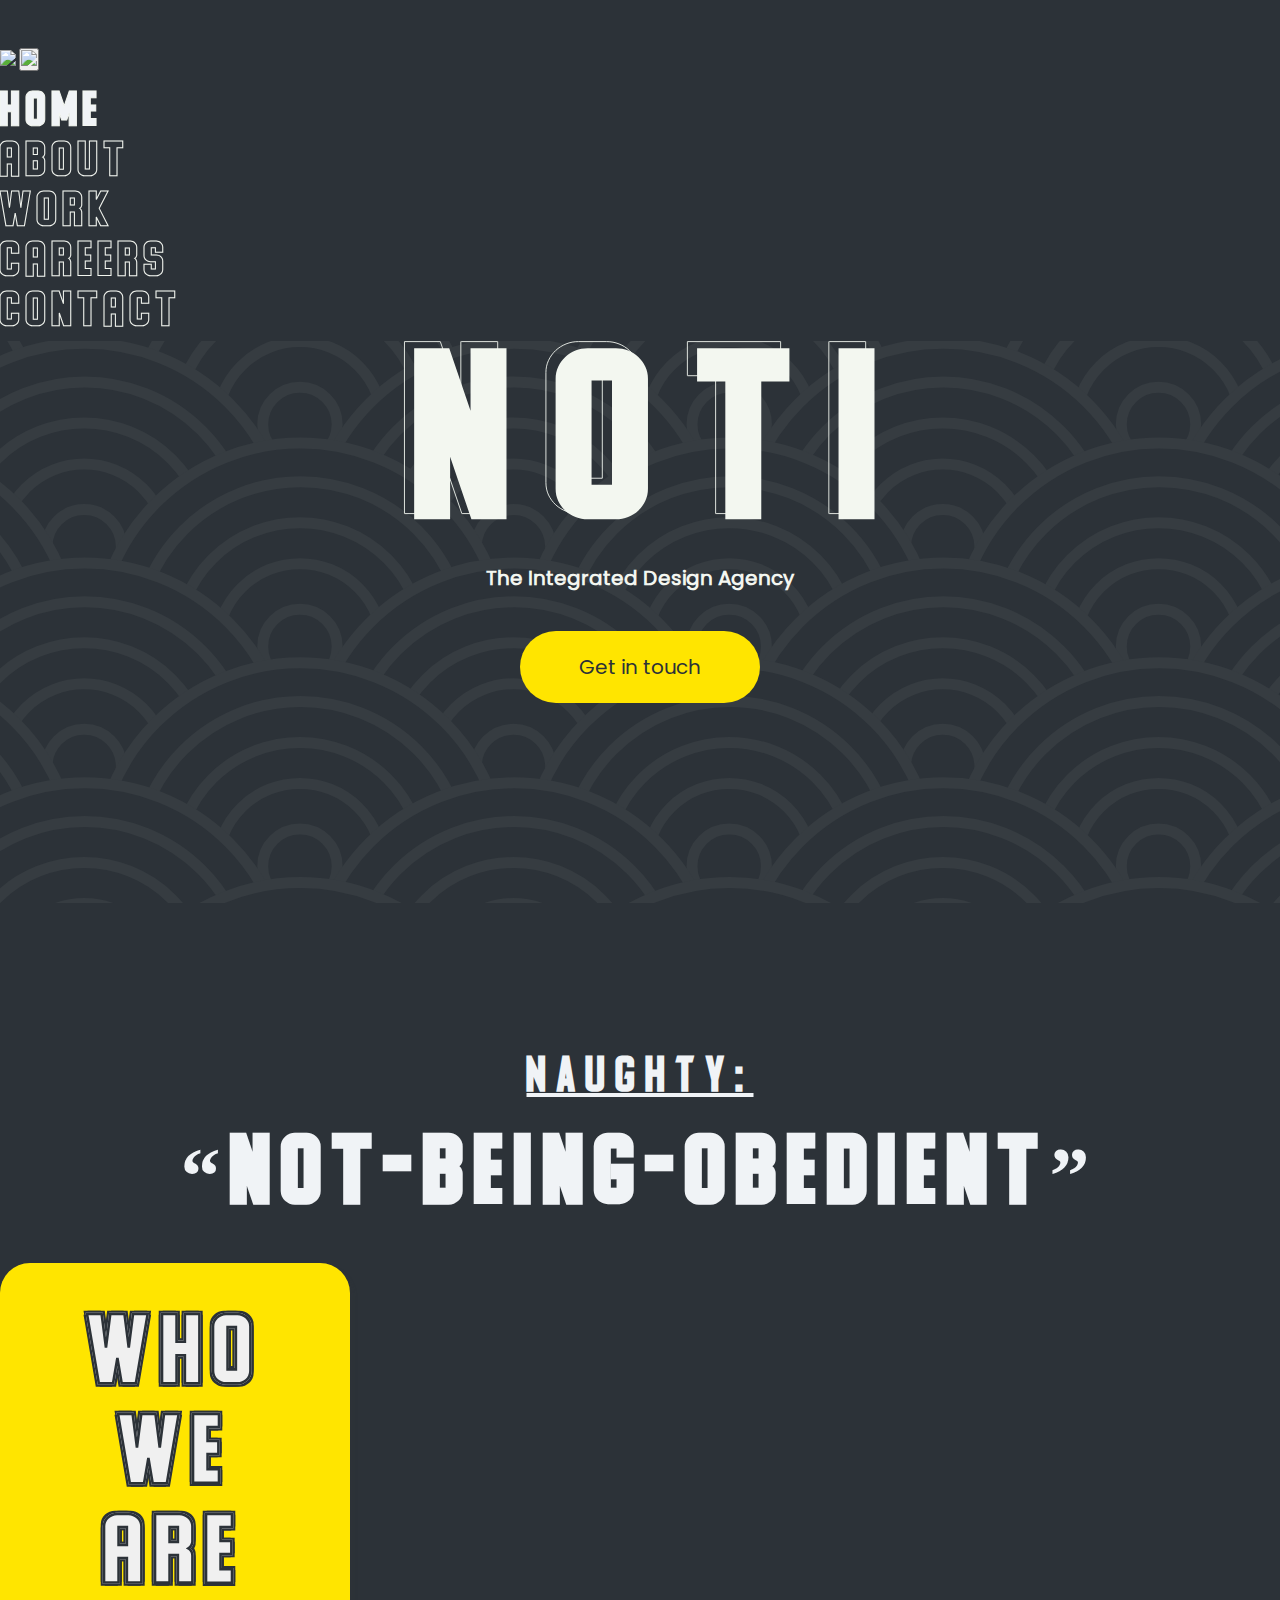
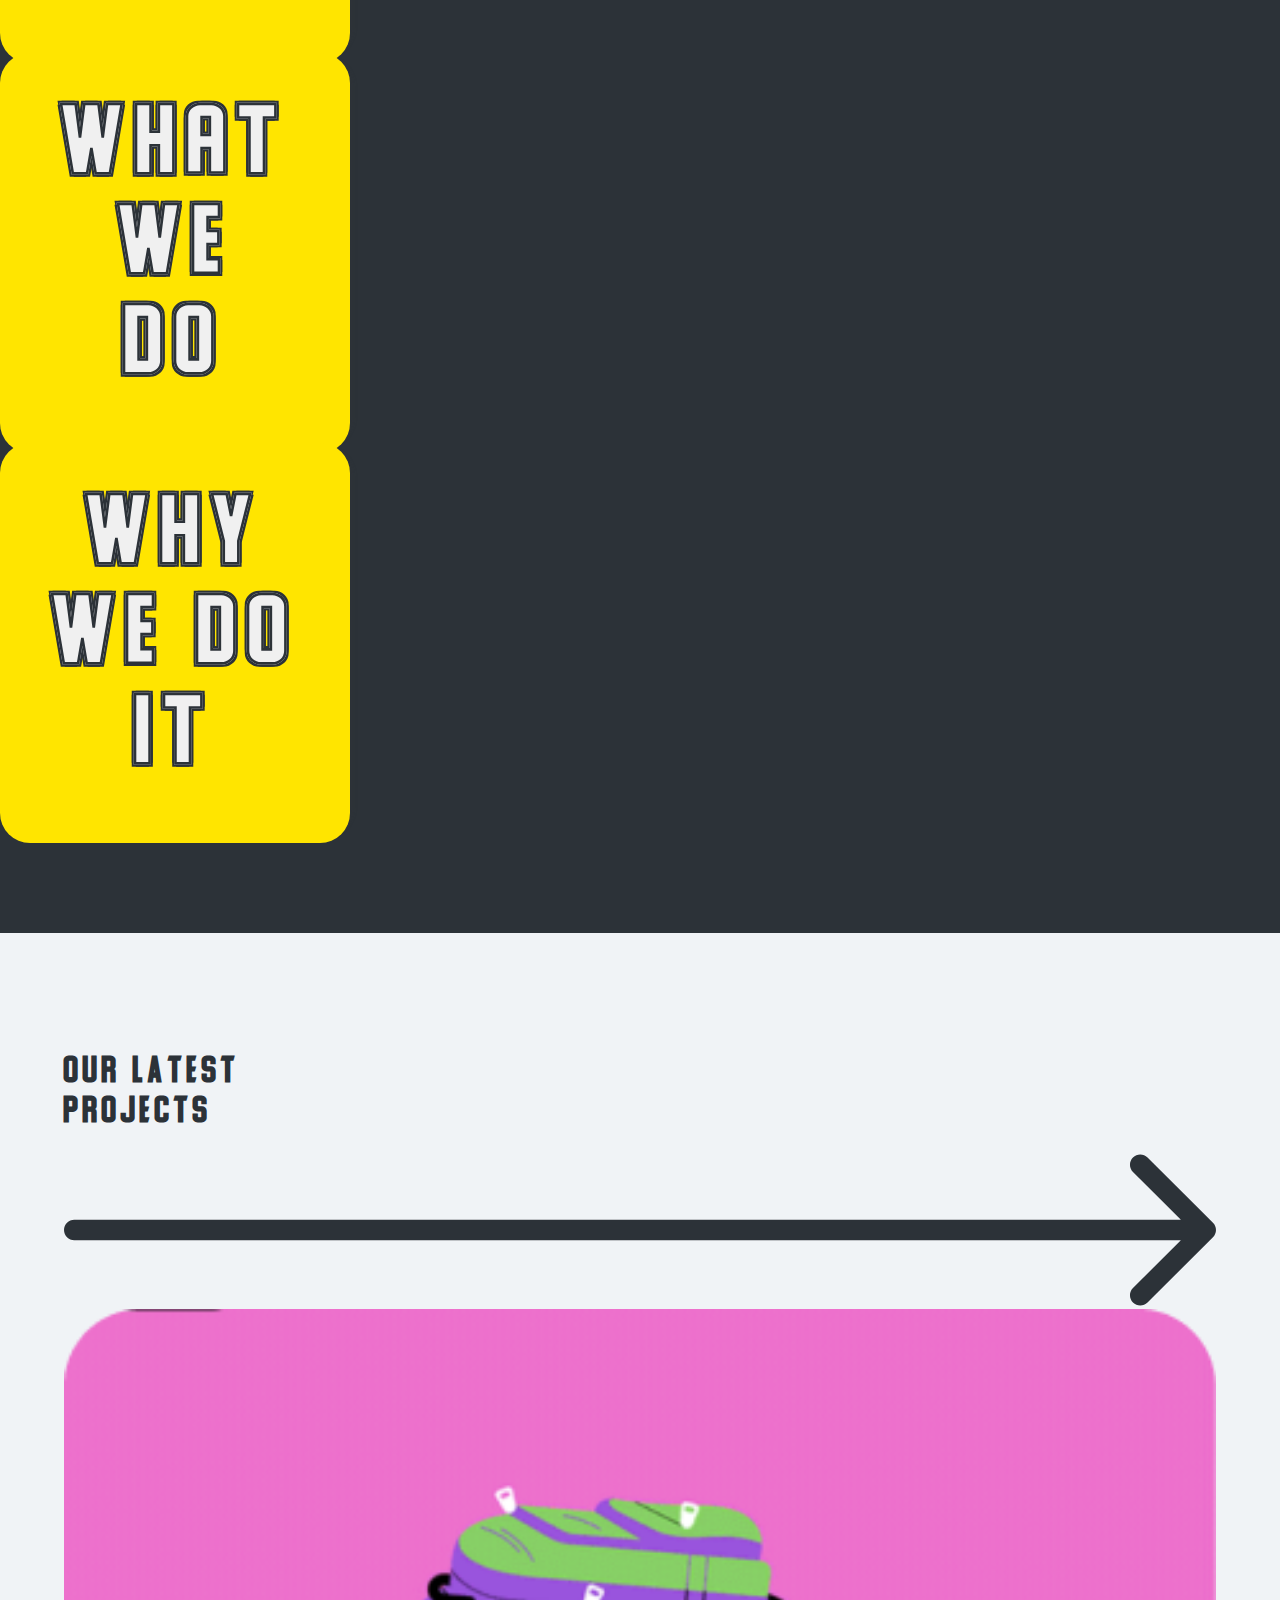
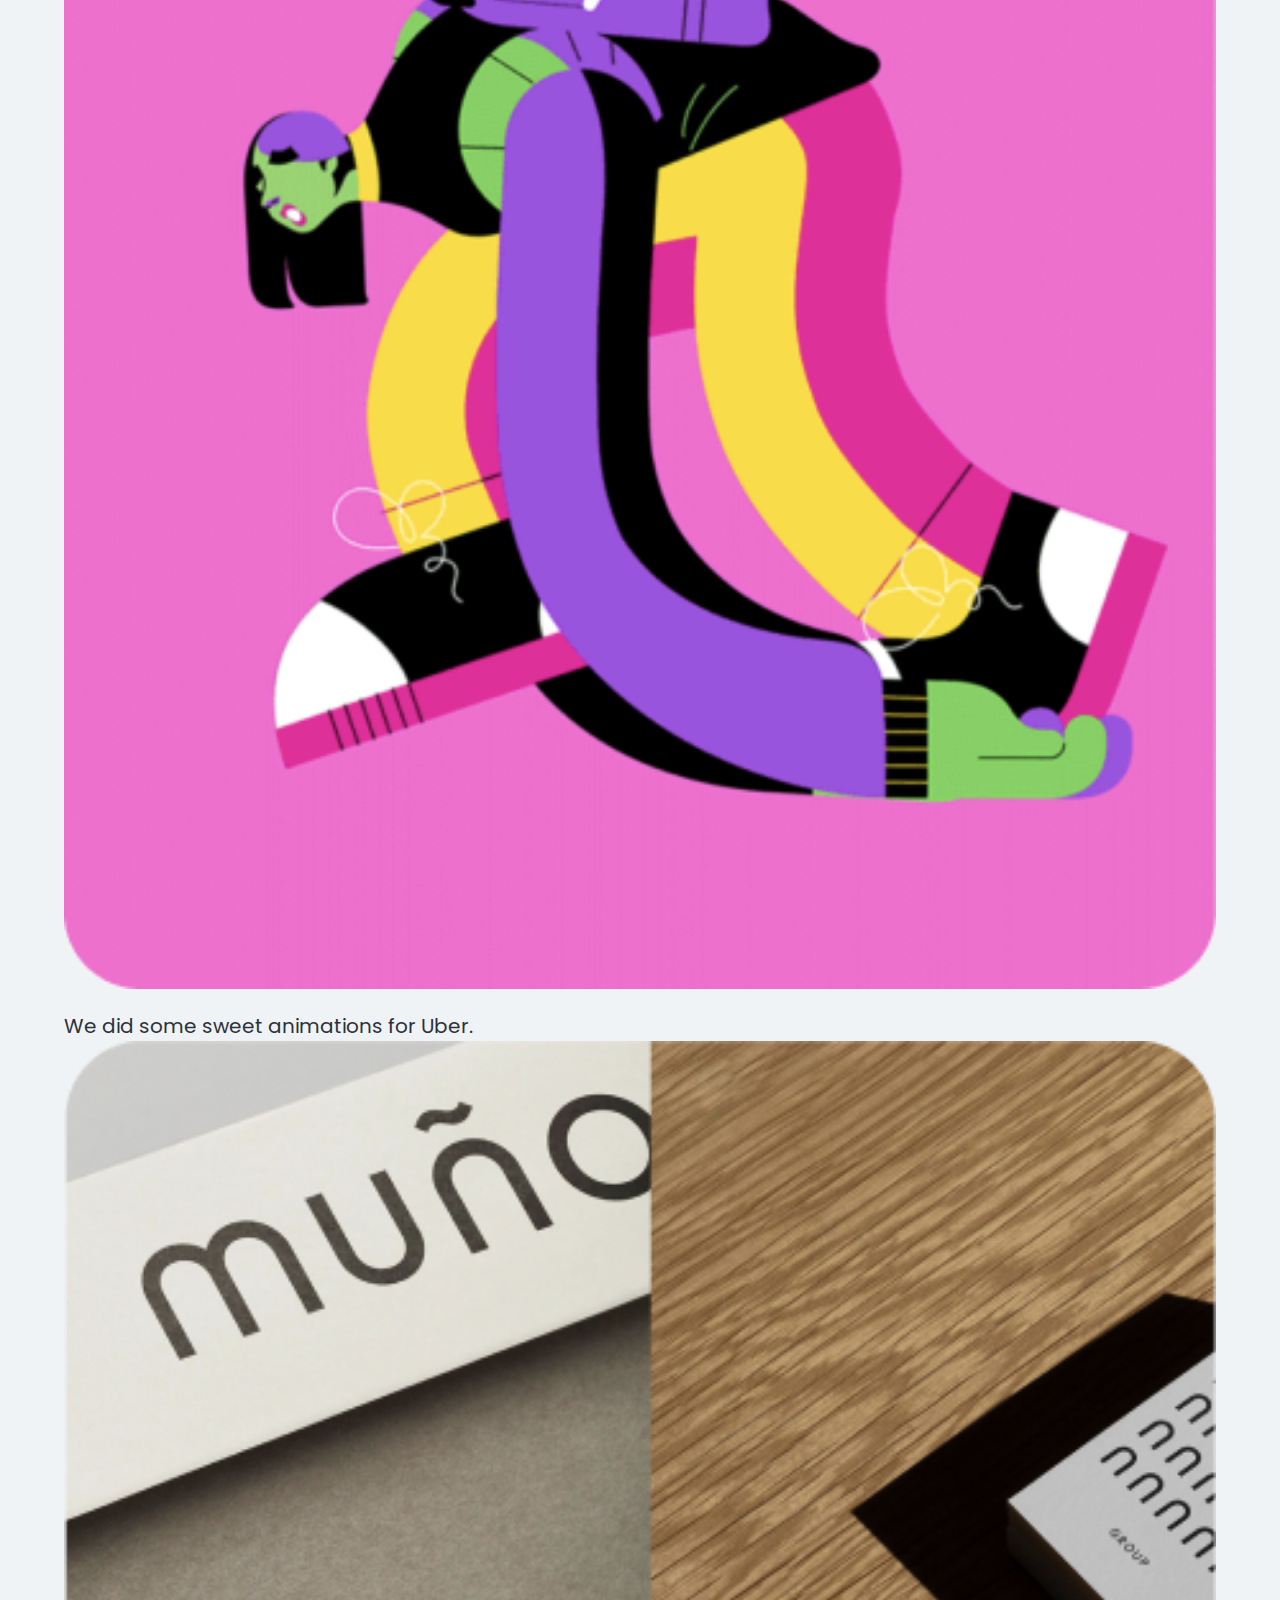
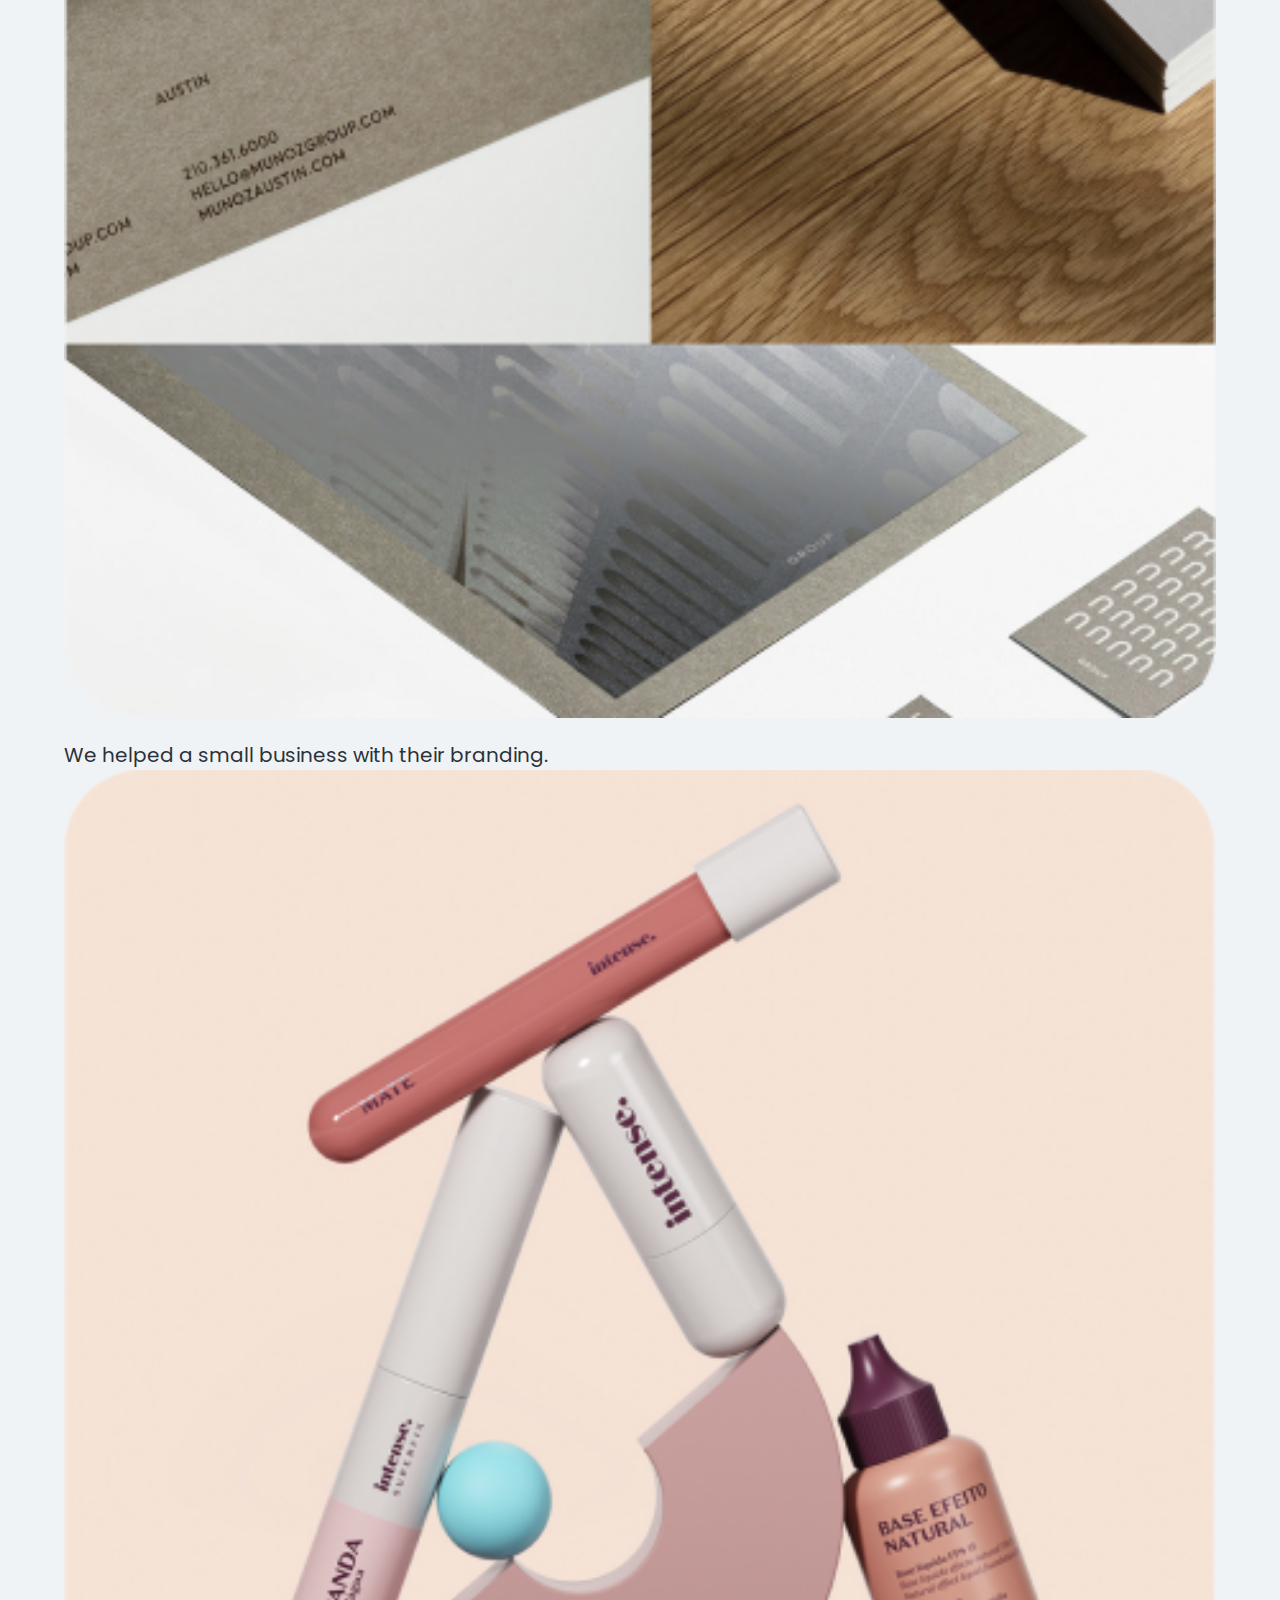
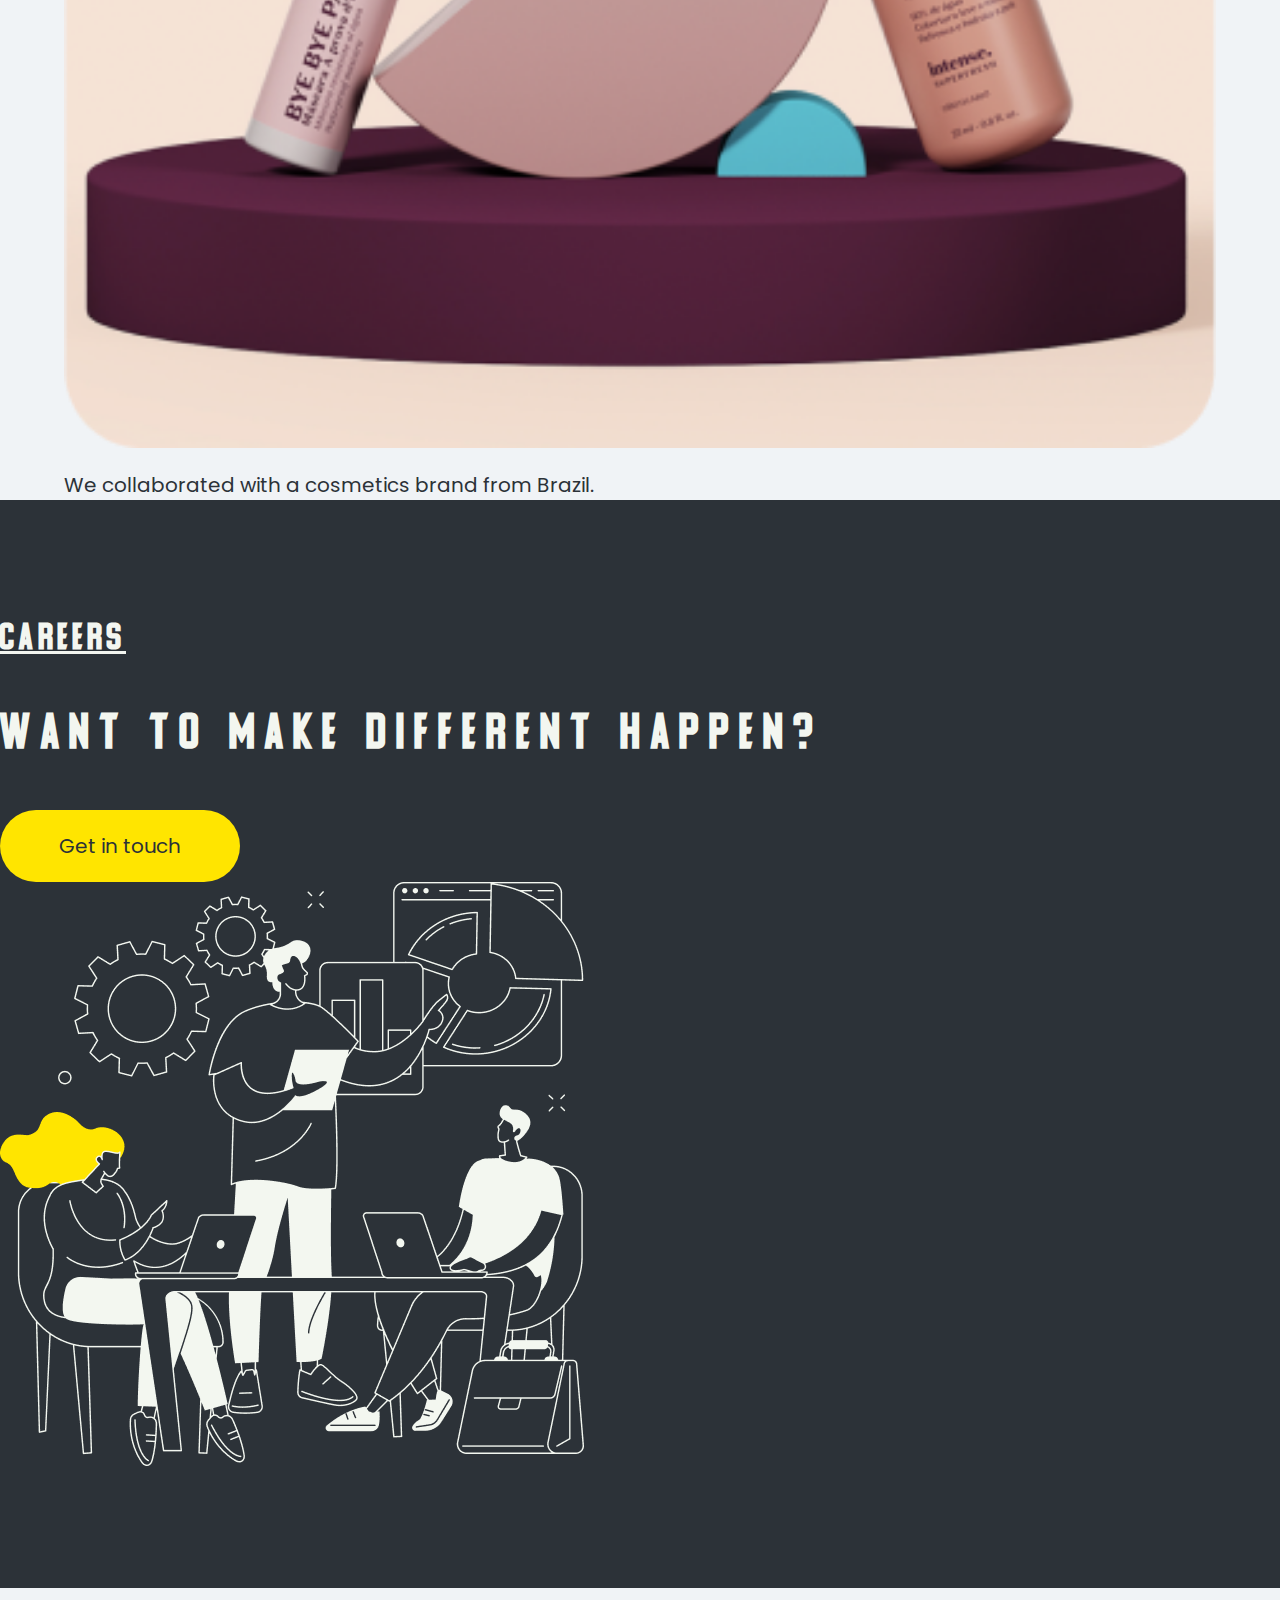
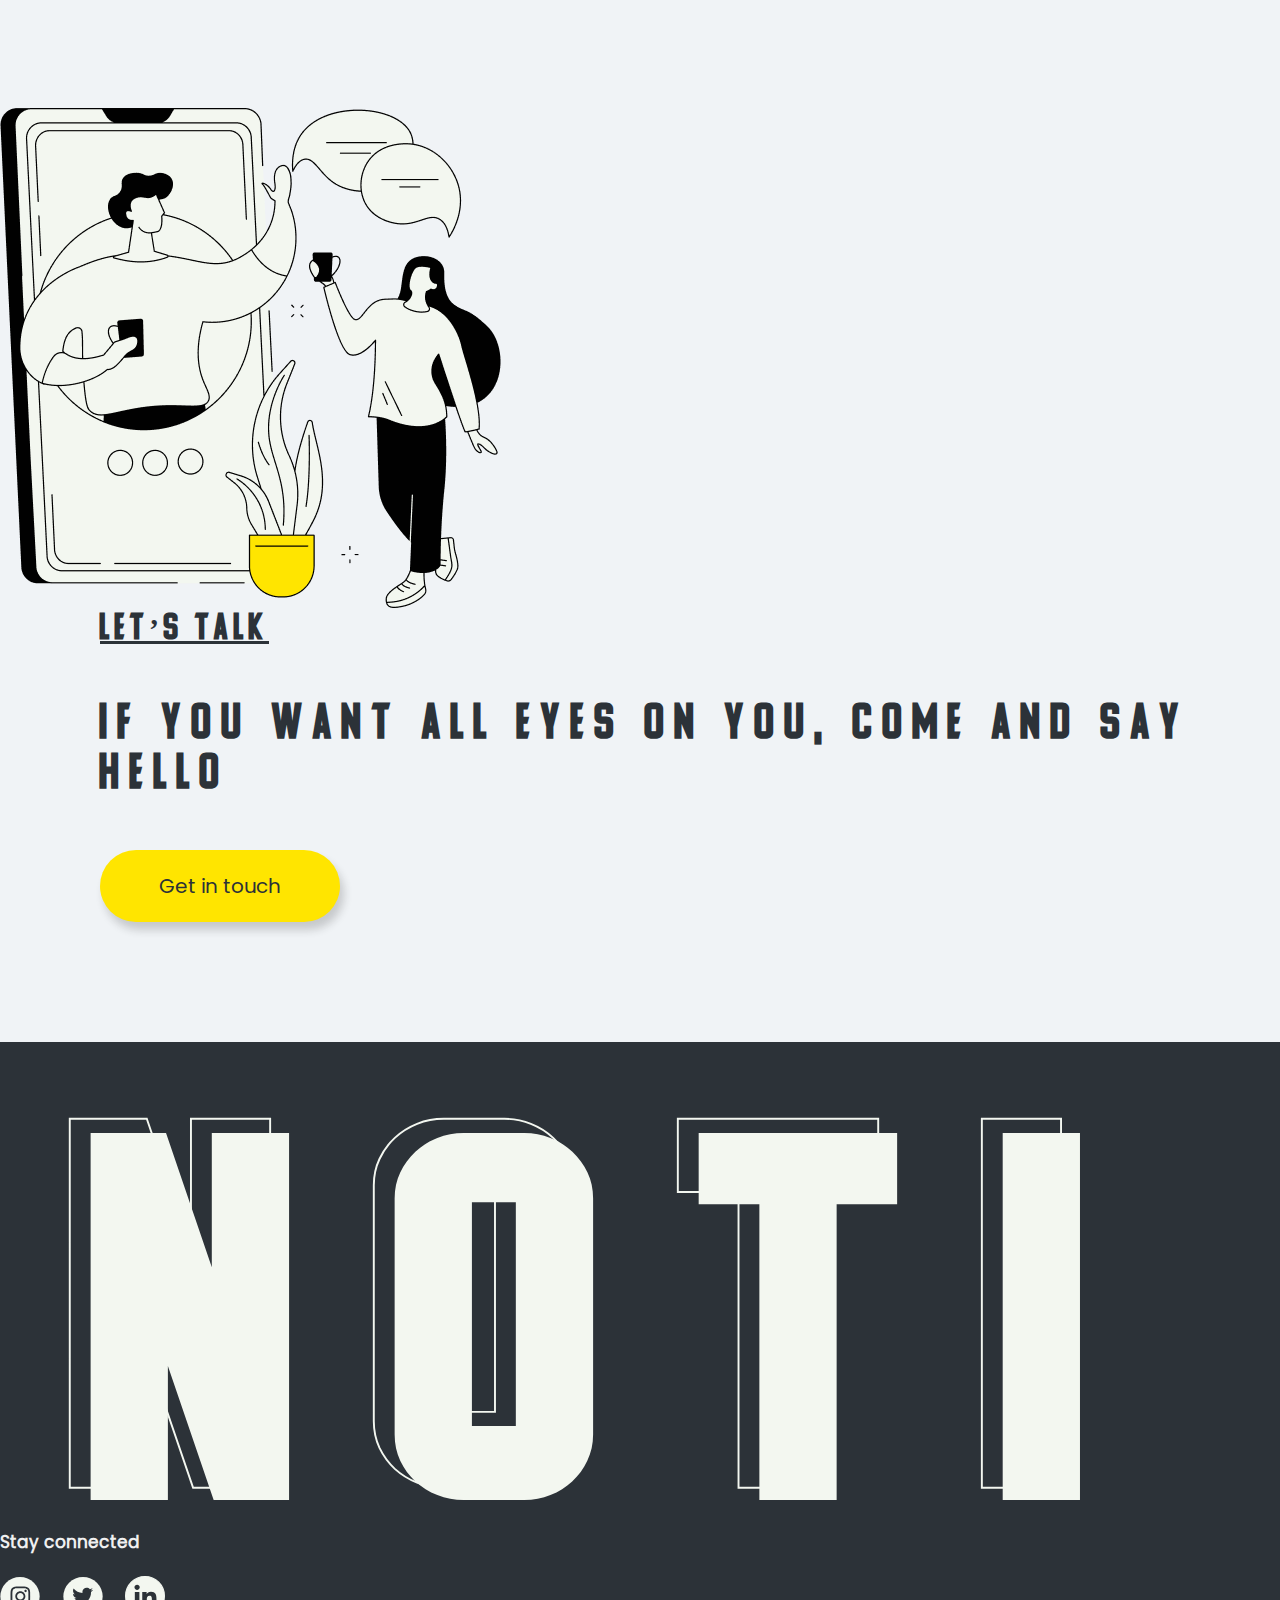
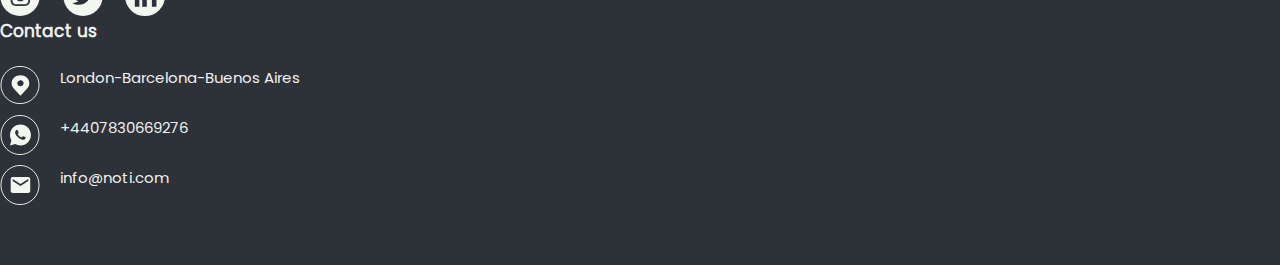
==== commit 10ce6e2c: "sass application" ====
--- a/index.html
+++ b/index.html
@@ -9,7 +9,7 @@
 </head>
 
 <body>
-  <div class="body_container--dark">
+  <div class="bg-dark">
     <header>
       <nav class="navbar navbar-expand-lg nav_bootstrap">
         <div class="container-fluid dark_bg">
@@ -33,153 +33,165 @@
       </nav>
     </header>
 
-  <main id="main" class="index_main_container">
+    <main class="container-fluid index_main_container">
 
-    <section class="index_main_section1">
-      <h1 class="h3_index">WE ARE</h1>
-      <img class="logo" src="./img/logo.svg" width="536px" height="221px">
-      <h2 class="h6_index">The Integrated Design Agency</h2>
-      <div class="btn--large"><a href="https://link1.com" class="p">Get in touch</a></div>
-    </section>
-    <section class="index_main_section2">
-      <h1 class="h3_about light_text">NAUGHTY:</h1>
-      <h2 class="h2_about light_text">“NOT-BEING-OBEDIENT”</h2>
-      <article class="about_main_section1">
-
-          <div class="about_main_frame_card">
+      <section class="row index_main_section1">
+        <h1 class="h3_index">WE ARE</h1>
+        <img class="logo" src="./img/logo.svg" width="536px" height="221px">
+        <h2 class="h6_index">The Integrated Design Agency</h2>
+        <div class="btn--large"><a href="https://link1.com" class="p">Get in touch</a></div>
+      </section>
+  
+      <section class="container index_main_section2">
+        <article class="row">
+          <h1 class="h3_about text-light">NAUGHTY:</h1>
+          <h2 class="h2_about text-light">“NOT-BEING-OBEDIENT”</h2>
+        </article>
+        <article class="row">
+          <div class="col-xl-4 col-sm-12 about_main_frame_card">
+    
             <div class="about_main_card--default">
               <h2 class="h2_about_card">WHO<br>WE<br>ARE</h2>
             </div>
-            <div class="about_main_card--hover dark_bg">
-              <h3 class="h5_about dark_text">WE’RE THE EXPERTS</h3>
-              <p class="p_about dark_text">We are a cutting-edge design agency that thrives on pushing the limits, challenging conventions, and creating truly unforgettable experiences for our clients. We redefine the boundaries of creativity.</p>
+    
+            <div class="about_main_card--hover bg-light">
+              <h3 class="h5_about center_align text-dark">WE’RE THE EXPERTS</h3>
+              <p class="p_about_section1_card text-dark">We are a cutting-edge design agency that thrives on pushing the limits, challenging conventions, and creating truly unforgettable experiences for our clients. We redefine the boundaries of creativity.</p>
             </div>
+        
           </div>
-
-          <div class="about_main_frame_card">
+    
+          <div class="col-xl-4 col-sm-12 about_main_frame_card">
+    
             <div class="about_main_card--default">
               <h2 class="h2_about_card">WHAT<br>WE<br>DO</h2>
             </div>
-            <div class="about_main_card--hover dark_bg">
-              <h3 class="h5_about dark_text">WE DO EVERYTHING</h3>
-              <p class="p_about dark_text">Whether you're looking for a website that disrupts the digital landscape, an app that pushes boundaries, or a branding campaign that turns heads, our team of talented and rebellious designers will collaborate with you to bring your vision to life.</p>
+    
+            <div class="about_main_card--hover bg-light">
+              <h3 class="h5_about center_align text-dark">WE DO EVERYTHING</h3>
+              <p class="p_about_section1_card text-dark">Whether you're looking for a website that disrupts the digital landscape, an app that pushes boundaries, or a branding campaign that turns heads, our team of talented and rebellious designers will collaborate with you to bring your vision to life.</p>
             </div>
+    
           </div>
-
-          <div class="about_main_frame_card">
+    
+          <div class="col-xl-4 col-sm-12 about_main_frame_card">
+        
             <div class="about_main_card--default">
               <h2 class="h2_about_card">WHY<br>WE DO<br>IT</h2>
             </div>
-            <div class="about_main_card--hover dark_bg">
-              <h3 class="h5_about dark_text">WE’RE PASSIONATE</h3>
-              <p class="p_about dark_text">If you're ready to make some noise, break free from the ordinary, and leave a lasting impression on your audience, join us on this exciting journey. Let us transform your wildest ideas into extraordinary designs.</p>
+    
+            <div class="about_main_card--hover bg-light">
+              <h3 class="h5_about center_align text-dark">WE’RE PASSIONATE</h3>
+              <p class="p_about_section1_card text-dark">If you're ready to make some noise, break free from the ordinary, and leave a lasting impression on your audience, join us on this exciting journey. Let us transform your wildest ideas into extraordinary designs.</p>
             </div>
+        
           </div>
-
         </article>
       </section>
 
-      <section class="index_main_section3">
+      <section class="container-fluid index_main_section3">
+        <article class="row index_row_90">
 
-        <article class="col1">
-          <h2 class="h2_index">WORK</h2>
+        <article class="col-lg-3 col-md-12 work_main_section3_col1 index_heading_arrow">
           <h3 class="h5_about dark_text">OUR LATEST<br>PROJECTS</h3>
-          <img src="./img/subheadings_arrow.svg" width="220px">
+          <img class="arrow_side"src="./img/subheadings_arrow.svg" width="100%">
+          <img class="arrow_down" src="./img/subheadings_arrow_down.svg" height="72px">
         </article>
-        <article class="work_main_section3_col2">
+  
+        <article class="col-lg-9 col-md-12 work_main_section3_col2">
+          <div class="row">
           
-              <div class="work_main_card_project">
+              <div class="col-md-4 work_main_card_project_latest">
                 <a href="">
                   <img class="work_main_img_25" src="./img/work_section3_1.png">
                   <p class="p_work">We did some sweet animations for Uber.</p>
                 </a>
               </div>
            
-              <div class="work_main_card_project">
+              <div class="col-md-4 work_main_card_project_latest">
                 <a href="">
                   <img class="work_main_img_25" src="./img/work_section3_2.png">
                   <p class="p_work">We helped a small business with their branding.</p>
                 </a>
               </div>
             
-              <div class="work_main_card_project">
+              <div class="col-md-4 work_main_card_project_latest">
                 <a href="">
                   <img class="work_main_img_25" src="./img/work_section3_3.png">
                   <p class="p_work">We collaborated  with a cosmetics brand from 
                     Brazil.</p>
                 </a>
               </div>
-              <div class="work_main_card_project">
-                <a href="">
-                  <img class="work_main_img_25" src="./img/work_section3_4.png">
-                  <p class="p_work">We won an award for out motion graphics campaing.</p>
-                </a>
-              </div>
            
+          </article>
         </article>
       </section>
-      <section class="index_main_section4">
-
-        <article class="careers_main_section1_col1">
-          <h1 class="h5_careers">CAREERS</h1>
-          <h2 class="h3_careers">WANT TO MAKE DIFFERENT HAPPEN?</h2>
-          <div class="btn--large"><a href="" class="p">Get in touch</a></div>
-        </article>
-        <article class="careers_main_section1_col2">
-          <img src="./img/CAREERS-illustration-584x584.svg">
-        </article>
-
-      </section>
-
-      <section class="index_main_section5">
-        <article class="contact_main_frame_left_image">
-          <img src="./img/CONTACT-illustration-500x500.svg">
-        </article>
-  
-        <article class="contact_main_frame_right_headings">
+      <section class="container index_main_section4">
+        <article class="row">
           
-          <h1 class="h5_contact">LET’S TALK</h1>
-          <h2 class="h3_contact">IF YOU WANT ALL EYES ON YOU, COME AND SAY HELLO</h2>
-          <div class="btn--large--light"><a href="https://link1.com" class="p--light">Get in touch</a></div>
+            <div class="col-md-12 col-lg-6 careers_main_container_text">
+              <h1 class="h5_careers">CAREERS</h1>
+              <h2 class="h3_careers">WANT TO MAKE DIFFERENT HAPPEN?</h2>
+              <div class="btn--large"><a href="" class="p">Get in touch</a></div>
+            </div>
+            <div class="col-md-12 col-lg-6 careers_main_container_illustration">
+              <img src="./img/CAREERS-illustration-584x584.png" class="careers_illustration">
+            </div>
           
         </article>
       </section>
 
-</main>
+      <section class="container-fluid index_main_section5">
+        <article class="container">
+          <div class="row index_row_90">
+            <div class="col-md-12 col-lg-6 contact_main_container_illustration">
+              <img src="./img/CONTACT-illustration-500x500.png" class="contact_illustration">
+            </div>
+            <div class="col-md-12 col-lg-6 contact_main_container_text">
+              <h1 class="h5_contact">LET’S TALK</h1>
+              <h2 class="h3_contact">IF YOU WANT ALL EYES ON YOU, COME AND SAY HELLO</h2>
+              <div class="btn--large--light">
+                <a href="" class="p--light">Get in touch</a>
+              </div>
+            </div>
+          </div>
+        </article>    
+      </section>
+    </main>
 
-<footer class="container-fluid">
-  <section class="row">
-
-    <article class="col-lg-5 col-xs-10">
-      <img class="footer_logo" src="./img/logo.svg">
-    </article>
-    <article class="col-lg-2 col-md-6 col-xs-10 footer_column2">
-      <h3 class="h6-footer">Stay connected</h3>
-      <div class="footer_socialicons">
-        <a href=""><img class="footer_icn" src="./img/icn-ig.svg" width="40px"></a>
-        <a href=""><img class="footer_icn" src="./img/icn-tw.svg" width="40px"></a>
-        <a href=""><img class="footer_icn" src="./img/icn-linkedin.svg" width="40px"></a>       
-      </div>
-    </article>
-    <article class="col-lg-3 col-md-6 col-xs-10 footer_column3">
-      <h3 class="h6-footer">Contact us</h3>
-      <div class="footer_contact_frame">
-        <img class="footer_icn" src="./img/icn-location.svg" width="40px" height="40px">
-        <p class="p-footer">London-Barcelona-Buenos Aires</p>
-      </div>
-      <div class="footer_contact_frame">
-        <img class="footer_icn" src="./img/icn-wsp.svg" width="40px" height="40px">
-        <p class="p-footer"> +4407830669276</p>
-      </div>
-      <div class="footer_contact_frame">
-        <img class="footer_icn" src="./img/icn-mail.svg" width="40px" height="40px">
-        <p class="p-footer">info@noti.com</p>
-      </div>
-    </article>
-
-  </section>
-</footer>
-</div>
+    <footer class="container-fluid">
+      <section class="row">
+    
+        <article class="col-lg-5 col-xs-10">
+          <img class="footer_logo" src="./img/logo.svg">
+        </article>
+        <article class="col-lg-2 col-md-6 col-xs-10 footer_column2">
+          <h3 class="h6-footer">Stay connected</h3>
+          <div class="footer_socialicons">
+            <a href=""><img class="footer_icn" src="./img/icn-ig.svg" width="40px"></a>
+            <a href=""><img class="footer_icn" src="./img/icn-tw.svg" width="40px"></a>
+            <a href=""><img class="footer_icn" src="./img/icn-linkedin.svg" width="40px"></a>       
+          </div>
+        </article>
+        <article class="col-lg-3 col-md-6 col-xs-10 footer_column3">
+          <h3 class="h6-footer">Contact us</h3>
+          <div class="footer_contact_frame">
+            <img class="footer_icn" src="./img/icn-location.svg" width="40px" height="40px">
+            <p class="p-footer">London-Barcelona-Buenos Aires</p>
+          </div>
+          <div class="footer_contact_frame">
+            <img class="footer_icn" src="./img/icn-wsp.svg" width="40px" height="40px">
+            <p class="p-footer"> +4407830669276</p>
+          </div>
+          <div class="footer_contact_frame">
+            <img class="footer_icn" src="./img/icn-mail.svg" width="40px" height="40px">
+            <p class="p-footer">info@noti.com</p>
+          </div>
+        </article>
+    
+      </section>
+    </footer>
+  </div>
 <script src="https://cdn.jsdelivr.net/npm/bootstrap@5.3.1/dist/js/bootstrap.bundle.min.js" integrity="sha384-HwwvtgBNo3bZJJLYd8oVXjrBZt8cqVSpeBNS5n7C8IVInixGAoxmnlMuBnhbgrkm" crossorigin="anonymous"></script>
 </body>
 </html>--- a/css/style.css
+++ b/css/style.css
@@ -1,1011 +1,1468 @@
-*{
-    padding: 0;
-    margin:0;
-}
-
-@font-face {
-    font-family: "myFirstFont-bold";
-    src:url("../fonts/ponter/ponter-bold.ttf");
-}
-
-@font-face {
-    font-family: "myFirstFont-alt";
-    src:url("../fonts/ponter/ponter-alt.ttf");
-}
-
-
-@font-face {
-    font-family: "mySecondFont";
-    src:url("../fonts/poppins/poppins-regular.ttf");
-}
-
-html{
-    font-size: 62.5%;
-}
-
-/*
----------------------------------------------------------------------------------------------------------
-MAIN
-*/
-
-.body_container--dark{
-    background-color: #2C3238;
-}
-
-.body_container--light{
-    background-color: #F3F6F0;
-    width: 100vw;
-}
-
-a{
-    text-decoration: none;
-}
-
-/* INDEX */
-
-.index_main_container{
-    width: 100%;
-    overflow: hidden;
-}
-
-.index_main_section1{
+.bg--dark {
+  background-color: #2C3238;
+}
+
+.bg--light {
+  background-color: #f3f6f0;
+}
+
+.text--dark {
+  color: #2C3238;
+}
+
+.text--light {
+  color: #f3f6f0;
+}
+
+a {
+  text-decoration: none;
+}
+
+.body_container--light {
+  background-color: #F3F6F0;
+  width: 100vw;
+}
+
+.display_block {
+  display: block;
+  box-sizing: content-box;
+}
+
+.width_100 {
+  width: 100%;
+}
+
+.dark_bg {
+  background-color: #2C3238;
+}
+
+.light_bg {
+  background-color: #F3F6F0;
+}
+
+.dark_text {
+  color: #2C3238;
+}
+
+.light_text {
+  color: #F3F6F0;
+}
+
+.left_align {
+  text-align: left;
+}
+
+.center_align {
+  text-align: center;
+}
+
+.position_absolute {
+  position: absolute;
+}
+
+.padding_left {
+  padding-left: 6rem;
+}
+
+.bg--dark {
+  background-color: #2C3238;
+}
+
+.bg--light {
+  background-color: #f0f3f6;
+}
+
+.text-dark {
+  color: #2C3238;
+}
+
+.text-light {
+  color: #f0f3f6;
+}
+
+footer {
+  background-color: #2C3238;
+  padding: 5rem 0;
+}
+
+.h6-footer {
+  font-family: "mySecondFont";
+  font-size: 1.7rem;
+  line-height: 2.7rem;
+  width: 355px;
+  color: #F0F0F0;
+  text-decoration: none;
+  text-align: left;
+  padding-bottom: 2rem;
+}
+
+.p-footer {
+  font-family: "mySecondFont";
+  font-size: 1.5rem;
+  line-height: 2.5rem;
+  width: 355px;
+  color: #F0F0F0;
+  text-decoration: none;
+  text-align: left;
+}
+
+.footer_contact_frame {
+  display: flex;
+  flex-direction: row;
+  justify-content: flex-start;
+  align-items: flex-start;
+  padding-bottom: 1rem;
+}
+
+.footer_icn {
+  padding-right: 2rem;
+}
+
+.footer_logo {
+  width: 90%;
+}
+
+/*FOOTER responsive*/
+@media only screen and (max-width: 992px) {
+  .footer_column2,
+  .footer_column3 {
+    padding-left: 4rem;
+    padding-top: 4rem;
+  }
+}
+.bg--dark {
+  background-color: #2C3238;
+}
+
+.bg--light {
+  background-color: #f0f3f6;
+}
+
+.text-dark {
+  color: #2C3238;
+}
+
+.text-light {
+  color: #f0f3f6;
+}
+
+header {
+  width: 100%;
+}
+header .nav_bootstrap {
+  position: fixed;
+  z-index: 1;
+  background-color: #2C3238;
+  width: 100%;
+  height: 6rem;
+}
+header .nav_bootstrap .btn_logo {
+  margin-top: 0;
+  padding-top: 5rem;
+  position: relative;
+}
+header .nav_bootstrap .navbar-nav {
+  padding-top: 2rem;
+  width: 100%;
+}
+header .nav_bootstrap .navbar-nav .nav-link {
+  list-style-type: none;
+}
+header .nav_bootstrap .navbar-nav .li--light, header .nav_bootstrap .navbar-nav .li--light--active {
+  font-family: "myFirstFont-bold";
+  font-size: 4rem;
+  line-height: 5rem;
+  letter-spacing: 0.5rem;
+  text-decoration: none;
+  -webkit-text-stroke: 0.1rem #2C3238;
+  color: #f0f3f6;
+  padding-top: 8rem;
+}
+header .nav_bootstrap .navbar-nav .li--light:hover, header .nav_bootstrap .navbar-nav .li--light--active:hover {
+  -webkit-text-stroke: 0;
+  color: #2C3238;
+}
+header .nav_bootstrap .navbar-nav .li--light--active {
+  color: #2C3238;
+}
+header .nav_bootstrap .navbar-nav .li--dark, header .nav_bootstrap .navbar-nav .li--dark--active {
+  font-family: "myFirstFont-bold";
+  font-size: 4rem;
+  line-height: 5rem;
+  letter-spacing: 0.5rem;
+  text-decoration: none;
+  -webkit-text-stroke: 0.1rem #f3f6f0;
+  color: transparent;
+  padding-top: 8rem;
+}
+header .nav_bootstrap .navbar-nav .li--dark:hover, header .nav_bootstrap .navbar-nav .li--dark--active:hover {
+  color: #f0f3f6;
+}
+header .nav_bootstrap .navbar-nav .li--dark--active {
+  color: #f0f3f6;
+}
+header .nav_bootstrap .navbar-nav .li--dark--active:hover {
+  color: #f0f3f6;
+}
+header .nav_bootstrap .btn-burger {
+  margin-top: 0;
+}
+
+/*NAV responsive*/
+@media only screen and (max-width: 990px) {
+  .li--light, header .nav_bootstrap .navbar-nav .li--light--active {
+    padding-top: 4rem;
+  }
+  .li--light--active {
+    padding-top: 4rem;
+  }
+  .li--dark, header .nav_bootstrap .navbar-nav .li--dark--active {
+    padding-top: 4rem;
+  }
+  .li--dark--active {
+    padding-top: 4rem;
+  }
+}
+@media screen and (max-width: 990px) {
+  .btn_logo {
+    padding-top: 1rem;
+  }
+  .nav_bootstrap {
+    height: 10rem;
+  }
+  .navbar-nav {
+    height: 90vh;
+  }
+}
+.index_main_container {
+  overflow: hidden;
+  background-color: #2C3238;
+}
+.index_main_container .index_main_section1 {
+  display: flex;
+  flex-direction: column;
+  justify-content: center;
+  align-items: center;
+  padding-top: 20rem;
+  padding-bottom: 20rem;
+  background-image: url(../img/INDEX-bg-1920x1080.svg);
+}
+.index_main_container .index_main_section1 .logo {
+  margin-bottom: 2rem;
+}
+.index_main_container .index_main_section2 {
+  padding-top: 5rem;
+  padding-bottom: 10rem;
+  background-color: #2C3238;
+}
+.index_main_container .index_main_section3 {
+  padding-top: 12rem;
+  background-color: #f0f3f6;
+}
+.index_main_container .index_main_section3 .index_row_90 {
+  padding: 0 5vw;
+  width: 90%;
+}
+.index_main_container .index_main_section4 {
+  width: 90%;
+  padding-top: 12rem;
+  padding-bottom: 12rem;
+  background-color: #2C3238;
+}
+.index_main_container .index_main_section5 {
+  padding: 12rem 0;
+  background-color: #f0f3f6;
+}
+
+.h3_index {
+  font-family: "myFirstFont-alt";
+  font-size: 4rem;
+  line-height: 5rem;
+  letter-spacing: 1rem;
+  padding-bottom: 2rem;
+  margin-top: 5rem;
+  text-align: center;
+  color: #F3F6F0;
+}
+
+.h6_index {
+  font-family: "mySecondFont";
+  font-size: 2rem;
+  line-height: 3.5rem;
+  color: #F3f6f0;
+  margin-bottom: 3.5rem;
+  text-align: center;
+}
+
+.h2_index {
+  font-family: "myFirstFont-bold";
+  font-size: 10rem;
+  line-height: 11rem;
+  letter-spacing: 1rem;
+  text-align: left;
+  color: #2C3238;
+  padding-bottom: 4rem;
+}
+
+.bg--dark {
+  background-color: #2C3238;
+}
+
+.bg--light {
+  background-color: #f0f3f6;
+}
+
+.text-dark {
+  color: #2C3238;
+}
+
+.text-light {
+  color: #f0f3f6;
+}
+
+footer {
+  background-color: #2C3238;
+  padding: 5rem 0;
+}
+
+.h6-footer {
+  font-family: "mySecondFont";
+  font-size: 1.7rem;
+  line-height: 2.7rem;
+  width: 355px;
+  color: #F0F0F0;
+  text-decoration: none;
+  text-align: left;
+  padding-bottom: 2rem;
+}
+
+.p-footer {
+  font-family: "mySecondFont";
+  font-size: 1.5rem;
+  line-height: 2.5rem;
+  width: 355px;
+  color: #F0F0F0;
+  text-decoration: none;
+  text-align: left;
+}
+
+.footer_contact_frame {
+  display: flex;
+  flex-direction: row;
+  justify-content: flex-start;
+  align-items: flex-start;
+  padding-bottom: 1rem;
+}
+
+.footer_icn {
+  padding-right: 2rem;
+}
+
+.footer_logo {
+  width: 90%;
+}
+
+/*FOOTER responsive*/
+@media only screen and (max-width: 992px) {
+  .footer_column2,
+  .footer_column3 {
+    padding-left: 4rem;
+    padding-top: 4rem;
+  }
+}
+.bg--dark {
+  background-color: #2C3238;
+}
+
+.bg--light {
+  background-color: #f0f3f6;
+}
+
+.text-dark {
+  color: #2C3238;
+}
+
+.text-light {
+  color: #f0f3f6;
+}
+
+header {
+  width: 100%;
+}
+header .nav_bootstrap {
+  position: fixed;
+  z-index: 1;
+  background-color: #2C3238;
+  width: 100%;
+  height: 6rem;
+}
+header .nav_bootstrap .btn_logo {
+  margin-top: 0;
+  padding-top: 5rem;
+  position: relative;
+}
+header .nav_bootstrap .navbar-nav {
+  padding-top: 2rem;
+  width: 100%;
+}
+header .nav_bootstrap .navbar-nav .nav-link {
+  list-style-type: none;
+}
+header .nav_bootstrap .navbar-nav .li--light, header .nav_bootstrap .navbar-nav .li--light--active {
+  font-family: "myFirstFont-bold";
+  font-size: 4rem;
+  line-height: 5rem;
+  letter-spacing: 0.5rem;
+  text-decoration: none;
+  -webkit-text-stroke: 0.1rem #2C3238;
+  color: #f0f3f6;
+  padding-top: 8rem;
+}
+header .nav_bootstrap .navbar-nav .li--light:hover, header .nav_bootstrap .navbar-nav .li--light--active:hover {
+  -webkit-text-stroke: 0;
+  color: #2C3238;
+}
+header .nav_bootstrap .navbar-nav .li--light--active {
+  color: #2C3238;
+}
+header .nav_bootstrap .navbar-nav .li--dark, header .nav_bootstrap .navbar-nav .li--dark--active {
+  font-family: "myFirstFont-bold";
+  font-size: 4rem;
+  line-height: 5rem;
+  letter-spacing: 0.5rem;
+  text-decoration: none;
+  -webkit-text-stroke: 0.1rem #f3f6f0;
+  color: transparent;
+  padding-top: 8rem;
+}
+header .nav_bootstrap .navbar-nav .li--dark:hover, header .nav_bootstrap .navbar-nav .li--dark--active:hover {
+  color: #f0f3f6;
+}
+header .nav_bootstrap .navbar-nav .li--dark--active {
+  color: #f0f3f6;
+}
+header .nav_bootstrap .navbar-nav .li--dark--active:hover {
+  color: #f0f3f6;
+}
+header .nav_bootstrap .btn-burger {
+  margin-top: 0;
+}
+
+/*NAV responsive*/
+@media only screen and (max-width: 990px) {
+  .li--light, header .nav_bootstrap .navbar-nav .li--light--active {
+    padding-top: 4rem;
+  }
+  .li--light--active {
+    padding-top: 4rem;
+  }
+  .li--dark, header .nav_bootstrap .navbar-nav .li--dark--active {
+    padding-top: 4rem;
+  }
+  .li--dark--active {
+    padding-top: 4rem;
+  }
+}
+@media screen and (max-width: 990px) {
+  .btn_logo {
+    padding-top: 1rem;
+  }
+  .nav_bootstrap {
+    height: 10rem;
+  }
+  .navbar-nav {
+    height: 90vh;
+  }
+}
+.bg--dark {
+  background-color: #2C3238;
+}
+
+.bg--light {
+  background-color: #f3f6f0;
+}
+
+.text--dark {
+  color: #2C3238;
+}
+
+.text--light {
+  color: #f3f6f0;
+}
+
+a {
+  text-decoration: none;
+}
+
+.body_container--light {
+  background-color: #F3F6F0;
+  width: 100vw;
+}
+
+.display_block {
+  display: block;
+  box-sizing: content-box;
+}
+
+.width_100 {
+  width: 100%;
+}
+
+.dark_bg {
+  background-color: #2C3238;
+}
+
+.light_bg {
+  background-color: #F3F6F0;
+}
+
+.dark_text {
+  color: #2C3238;
+}
+
+.light_text {
+  color: #F3F6F0;
+}
+
+.left_align {
+  text-align: left;
+}
+
+.center_align {
+  text-align: center;
+}
+
+.position_absolute {
+  position: absolute;
+}
+
+.padding_left {
+  padding-left: 6rem;
+}
+
+.text--dark {
+  color: #2C3238;
+}
+
+.about_main_container {
+  width: 90%;
+  overflow: hidden;
+  padding-top: 5rem;
+}
+.about_main_container .about_main_section1 {
+  margin-bottom: 10rem;
+}
+.about_main_container .about_main_section2,
+.about_main_container .about_main_section3,
+.about_main_container .about_main_section4,
+.about_main_container .about_main_section5,
+.about_main_container .about_main_section6 {
+  padding-top: 10rem;
+}
+.about_main_container .about_main_section6 {
+  padding-bottom: 20rem;
+}
+
+/*-----------------------------*/
+.about_main_section_details {
+  padding-bottom: 3rem;
+}
+
+.about_main_card--default {
+  width: 400px;
+  height: 400px;
+  background-color: #FFE500;
+  border-radius: 30px;
+  padding-top: 5rem;
+}
+
+.about_main_card--hover {
+  width: 400px;
+  height: 400px;
+  border-radius: 30px;
+  padding-top: 5rem;
+  background-color: #2C3238;
+  display: flex;
+  flex-direction: column;
+  justify-content: flex-start;
+  align-items: center;
+  box-shadow: 4px 4px 4px 0px rgba(58, 58, 58, 0.1);
+}
+
+/*-----------------------------*/
+.about_main_section2_card {
+  display: flex;
+  flex-direction: column;
+  margin-bottom: 4rem;
+}
+
+.about_main_section2_card_p {
+  padding-top: 2rem;
+}
+
+.h5_about_section2 {
+  font-family: "mySecondFont";
+  font-size: 3rem;
+  line-height: 5rem;
+  letter-spacing: 0.5rem;
+  padding-top: 2rem;
+}
+
+.p_about_section2 {
+  font-family: "mySecondFont";
+  font-size: 1.8rem;
+  line-height: 2.8rem;
+}
+
+/*-----------------------------*/
+.frame_stroke {
+  display: flex;
+  flex-direction: column;
+  justify-content: center;
+  align-items: center;
+  padding-top: 8rem;
+}
+
+.about_yellowstroke {
+  width: 400px;
+}
+
+/*-----------------------------*/
+.about_main_section4_details {
+  display: flex;
+  flex-direction: row;
+}
+
+.about_main_section4_col2 {
+  display: flex;
+  flex-direction: column;
+  justify-content: flex-end;
+  align-items: flex-end;
+}
+
+/*-----------------------------*/
+.p_about_section3 {
+  font-size: 1.5rem;
+  line-height: 2.5rem;
+}
+
+.p_about_section1_card {
+  font-family: "mySecondFont";
+  font-size: 1.8rem;
+  line-height: 3.5rem;
+  width: 350px;
+  color: #F0F0F0;
+  text-align: center;
+}
+
+.h3_about {
+  font-family: "myFirstFont-alt";
+  font-size: 4rem;
+  line-height: 5rem;
+  letter-spacing: 1rem;
+  text-decoration: underline;
+  text-align: center;
+  padding-bottom: 3rem;
+  margin-top: 10rem;
+  color: #2C3238;
+}
+
+.h2_about {
+  font-family: "myFirstFont-bold";
+  font-size: 8rem;
+  line-height: 10rem;
+  letter-spacing: 1rem;
+  text-align: center;
+  padding-bottom: 3rem;
+  color: #2C3238;
+}
+
+.h2_about_card {
+  font-family: "myFirstFont-bold";
+  font-size: 8rem;
+  line-height: 10rem;
+  letter-spacing: 1rem;
+  text-align: center;
+  -webkit-text-stroke: 0.01rem #2C3238;
+  text-shadow: -2px -2px 0 #2C3238, 2px -2px 0 #2C3238, -2px 2px 0 #2C3238, 2px 2px 0 #2C3238;
+  color: #F0F0F0;
+}
+
+.h4_about {
+  font-family: "mySecondFont";
+  font-size: 6rem;
+  line-height: 10rem;
+}
+
+.h5_about {
+  font-family: "myFirstFont-alt";
+  font-size: 3rem;
+  line-height: 4rem;
+  letter-spacing: 0.5rem;
+  color: #F0F0F0;
+  padding-bottom: 2rem;
+}
+
+.h6_about {
+  font-family: "myFirstFont-alt";
+  font-size: 2rem;
+  line-height: 3rem;
+  letter-spacing: 0.5rem;
+  color: #F0F0F0;
+}
+
+.h5_about_section3 {
+  font-family: "mySecondFont";
+  font-size: 3rem;
+  line-height: 5rem;
+  letter-spacing: 0.5rem;
+  position: absolute;
+  padding-left: 6rem;
+}
+
+.h4_about_section {
+  font-family: "mySecondFont";
+  font-size: 3rem;
+  line-height: 5rem;
+  letter-spacing: 0.5rem;
+}
+
+/*ABOUT responsive*/
+@media only screen and (min-width: 1201px) and (max-width: 1400px) {
+  .about_main_card--default {
+    width: 350px;
+    height: 350px;
+  }
+  .about_main_card--hover {
+    width: 350px;
+    height: 350px;
+    padding-top: 4rem;
+  }
+  .p_about_section1_card {
+    font-size: 1.6rem;
+    line-height: 3rem;
+    width: 300px;
+  }
+  .about_main_section2_card {
     display: flex;
     flex-direction: column;
-    align-items: center;
-    padding-top: 20rem;
-    padding-bottom: 20rem;
-    background-image: url(../img/INDEX-bg-1920x1080.svg);
-}
-
-.logo{
-    margin-bottom: 2rem;
-}
-
-.index_main_section2{
-    width: 100%;
-    overflow: hidden;
-    padding-top: 5rem;
-    display: flex;
-    flex-direction: column;
-    align-items: center;
-    justify-content: center;
-    padding-bottom: 10rem;
-    background-color: #2C3238;
-}
-
-.index_main_section3{
-    padding-top: 12rem;
-    display: flex;
-    flex-direction: row;
-    align-items: center;
-    justify-content: flex-start;
-    background-color: #F3F6F0;
-}
-
-.index_main_section4{
-    width: 100%;
-    padding-top: 12rem;
-    padding-bottom: 12rem;
+    padding-right: 1rem;
+  }
+  .h5_about_section2 {
+    font-size: 2.5rem;
+    line-height: 4rem;
+    letter-spacing: 0.5rem;
+    padding-top: 2rem;
+  }
+  .p_about_section2 {
+    font-size: 1.7rem;
+    line-height: 2.7rem;
+  }
+}
+@media only screen and (min-width: 1201px) {
+  .about_main_card--default {
+    position: absolute;
+  }
+  .about_main_card--default:hover {
+    display: none;
+  }
+}
+@media only screen and (min-width: 769px) and (max-width: 1200px) {
+  .about_main_frame_card {
     display: flex;
     flex-direction: row;
     justify-content: center;
     align-items: center;
-    background-color: #2C3238;
-}
-
-.index_main_section5{
-    width: 100%;
-    padding: 12rem;
+    margin-bottom: 5rem;
+  }
+  .about_main_card--default {
+    margin-right: 5rem;
+    width: 350px;
+    height: 350px;
+  }
+  .about_main_card--hover {
+    width: 350px;
+    height: 350px;
+  }
+  .p_about_section1_card {
+    font-size: 1.6rem;
+    line-height: 2.6rem;
+    width: 280px;
+  }
+  .about_main_section2_card {
+    display: flex;
+    flex-direction: column;
+    padding-right: 1rem;
+  }
+  .h5_about_section2 {
+    font-size: 2.5rem;
+    line-height: 4rem;
+    letter-spacing: 0.5rem;
+    padding-top: 2rem;
+  }
+  .p_about_section2 {
+    font-size: 1.7rem;
+    line-height: 2.7rem;
+  }
+}
+@media only screen and (min-width: 769px) and (max-width: 1400px) {
+  .about_main_section4_details {
+    flex-direction: column;
+    justify-content: space-between;
+    align-items: flex-start;
+  }
+  .about_main_section4_heading {
+    padding-bottom: 2rem;
+  }
+}
+@media only screen and (min-width: 991px) {
+  .about_main_section3_subheading {
+    padding-left: 5rem;
+  }
+}
+@media only screen and (max-width: 990px) {
+  .arrow_down {
+    display: inline;
+    padding-left: 2rem;
+  }
+  .arrow_side {
+    display: none;
+  }
+  .about_main_section_heading {
     display: flex;
     flex-direction: row;
-    justify-content: center;
-    align-items: flex-start;
-    background-color: #F3f6f0;
-}
-
-
-
-/* ABOUT */
-
-.about_main_container{
-    width: 100%;
-    overflow: hidden;
-    padding-top: 5rem;
+    padding-bottom: 5rem;
+  }
+}
+@media only screen and (max-width: 768px) {
+  .about_main_frame_card {
     display: flex;
     flex-direction: column;
+    justify-content: center;
     align-items: center;
+    margin-bottom: 5rem;
+  }
+  .about_main_card--default {
+    margin-bottom: 5rem;
+  }
+  .about_main_section2_card {
+    display: flex;
+    flex-direction: column;
+  }
+  .h5_about_section2 {
+    font-size: 2.5rem;
+    line-height: 4rem;
+    letter-spacing: 0.5rem;
+    padding-top: 2rem;
+  }
+  .p_about_section2 {
+    font-size: 1.7rem;
+    line-height: 2.7rem;
+  }
+  .about_main_section_img {
+    display: none;
+  }
+}
+@media only screen and (max-width: 576px) {
+  .about_main_frame_card {
+    display: flex;
+    flex-direction: column;
     justify-content: center;
-}
-
-.about_main_section1{
+    align-items: center;
+    margin-bottom: 5rem;
+  }
+  .about_main_card--default {
+    width: 280px;
+    height: 280px;
+    margin-bottom: 5rem;
+    padding-top: 3rem;
+  }
+  .about_main_card--hover {
+    width: 280px;
+    height: 300px;
+  }
+  .p_about_section1_card {
+    font-size: 1.4rem;
+    line-height: 2.2rem;
+    width: 240px;
+  }
+  .h5_about {
+    font-size: 2rem;
+    line-height: 3rem;
+    width: 240px;
+  }
+  .h2_about_card {
+    font-size: 6rem;
+    line-height: 8rem;
+    letter-spacing: 0.5rem;
+  }
+  .h2_about {
+    font-size: 6rem;
+    line-height: 7rem;
+    letter-spacing: 0.5rem;
+    width: 90%;
+  }
+  .h4_about {
+    font-size: 5rem;
+    line-height: 7rem;
+  }
+  .h5_about_section3 {
+    font-size: 2.5rem;
+    line-height: 3.5rem;
+  }
+  .about_yellowstroke {
+    width: 280px;
+  }
+  .p_about_section3 {
+    font-size: 1.5rem;
+    line-height: 2.5rem;
+  }
+  .h4_about_section {
+    font-size: 3rem;
+    line-height: 4rem;
+    padding-bottom: 2rem;
+  }
+  .about_main_section4_details {
+    flex-direction: column;
+    justify-content: space-between;
+    align-items: flex-start;
+  }
+  .about_main_section4_heading {
+    padding-bottom: 2rem;
+  }
+}
+.light {
+  background-color: #f0f3f6;
+}
+
+.work_main_container {
+  width: 90%;
+  overflow: hidden;
+  padding-top: 12rem;
+}
+.work_main_container .work_main_section1 {
+  margin-top: 10rem;
+}
+.work_main_container .work_main_section3 {
+  padding: 10rem 0;
+}
+.work_main_container .work_main_section3 .work_main_card_project_latest {
+  display: flex;
+  flex-direction: column;
+  justify-content: flex-start;
+  align-items: flex-start;
+  padding-bottom: 10rem;
+}
+
+.work_main_heading {
+  margin-bottom: 7rem;
+}
+
+.work_main_img_50, .work_main_img_25 {
+  width: 100%;
+  margin-bottom: 2rem;
+}
+
+.work_main_card_project {
+  display: flex;
+  flex-direction: column;
+  justify-content: flex-start;
+  align-items: flex-start;
+  margin-bottom: 10rem;
+  padding: 0 1rem;
+}
+
+.arrow_down {
+  display: none;
+}
+
+.h2_work {
+  font-family: "myFirstFont-bold";
+  font-size: 10rem;
+  line-height: 11rem;
+  letter-spacing: 1rem;
+  text-align: left;
+  color: #2C3238;
+}
+
+.p_work {
+  font-family: "mySecondFont";
+  font-size: 2rem;
+  line-height: 3rem;
+  color: #2C3238;
+  text-align: left;
+  display: inline;
+}
+
+.h6_work {
+  font-family: "myFirstFont-alt";
+  font-size: 2.5rem;
+  line-height: 3.5rem;
+  letter-spacing: 0.5rem;
+  color: #2C3238;
+  text-align: left;
+}
+
+/*WORK responsive*/
+@media only screen and (max-width: 1200px) {
+  .work_main_section3_col1 {
+    padding-right: 2rem;
+  }
+}
+@media only screen and (max-width: 990px) {
+  .work_main_section3_col1 {
+    padding-bottom: 5rem;
+  }
+  .arrow_down {
+    display: inline;
+    padding-left: 2rem;
+  }
+  .arrow_side {
+    display: none;
+  }
+  .work_main_section3_col1 {
     display: flex;
     flex-direction: row;
-    justify-content: center;
-    align-items: center;
-    margin-bottom: 10rem;
-}
-
-.about_main_section2{
+  }
+}
+.bg--dark {
+  background-color: #2C3238;
+}
+
+.bg--light {
+  background-color: #f0f3f6;
+}
+
+.text-dark {
+  color: #2C3238;
+}
+
+.text-light {
+  color: #f0f3f6;
+}
+
+.careers_main_container {
+  padding-top: 20rem;
+  padding-bottom: 10rem;
+  width: 90%;
+}
+.careers_main_container .careers_main_section1 .careers_illustration {
+  width: 90%;
+}
+.careers_main_container .careers_main_section1 .h4_careers_heading {
+  font-family: "mySecondFont";
+  font-size: 6rem;
+  line-height: 10rem;
+}
+.careers_main_container .careers_main_section2 {
+  padding-top: 10rem;
+}
+.careers_main_container .careers_main_section2 .accordion {
+  background: transparent;
+}
+.careers_main_container .careers_main_section2 .accordion-item {
+  background-color: #2C3238;
+  border: none;
+  margin-bottom: 2rem;
+}
+.careers_main_container .careers_main_section2 .accordion-body {
+  background-color: #2C3238;
+  outline: none;
+  border: none;
+}
+.careers_main_container .careers_main_section2 .accordion-header {
+  border-radius: 12px;
+  outline: 1px solid #F3f6f0;
+  height: 7rem;
+}
+.careers_main_container .careers_main_section2 .accordion-button {
+  background: transparent;
+  margin-top: 0;
+  padding-top: 2rem;
+  outline: none;
+  border: none;
+  height: 7rem;
+  border-radius: 12px;
+  margin-bottom: 2rem;
+}
+.careers_main_container .careers_main_section2 .accordion-button :focus {
+  background: transparent;
+  color: #F3F6F0;
+  margin-top: 0;
+  padding-top: 2rem;
+  outline: none;
+  border: none;
+}
+.careers_main_container .careers_main_section2 .accordion-button:not(.collapsed) {
+  background: transparent;
+  color: #F3F6F0;
+  margin-top: 0;
+  padding-top: 2rem;
+}
+.careers_main_container .careers_main_section2 .collapsed, .careers_main_container .careers_main_section2 .open {
+  margin-bottom: 2rem;
+}
+.careers_main_container .careers_main_section2 .span_underline {
+  text-decoration: underline;
+}
+.careers_main_container .careers_main_section3 {
+  padding-top: 10rem;
+  padding-bottom: 20rem;
+}
+
+.h5_careers {
+  font-family: "myFirstFont-alt";
+  font-size: 3rem;
+  line-height: 4rem;
+  letter-spacing: 0.5rem;
+  text-decoration: underline;
+  color: #F3F6F0;
+  text-align: left;
+}
+
+.h3_careers {
+  font-family: "myFirstFont-alt";
+  font-size: 4rem;
+  line-height: 5rem;
+  letter-spacing: 1rem;
+  text-align: left;
+  padding-bottom: 5rem;
+  margin-top: 5rem;
+  color: #F3F6F0;
+}
+
+.p_careers {
+  font-family: "mySecondFont";
+  font-size: 1.5rem;
+  line-height: 2.5rem;
+  color: #F0F0F0;
+  text-align: left;
+}
+
+/*CAREERS responsive*/
+@media only screen and (max-width: 990px) {
+  .careers_main_container_text {
+    padding-bottom: 10rem;
+  }
+}
+@media only screen and (max-width: 1200px) {
+  .careers_main_section2_col1 {
+    padding-bottom: 5rem;
+  }
+}
+@media only screen and (min-width: 991px) and (max-width: 1200px) {
+  .arrow_down_2 {
+    display: inline;
+    padding-left: 2rem;
+  }
+  .arrow_side_2 {
+    display: none;
+  }
+  .about_main_section_heading {
     display: flex;
     flex-direction: row;
     justify-content: flex-start;
     align-items: flex-start;
-    width: 80%;
-    padding-top: 5rem;
-}
-
-.about_main_section3{
+    padding-bottom: 5rem;
+  }
+}
+@media only screen and (min-width: 1201px) {
+  .arrow_down_2 {
+    display: none;
+  }
+  .about_main_section_heading {
+    display: flex;
+    flex-direction: column;
+    justify-content: flex-start;
+    align-items: flex-start;
+    padding-bottom: 5rem;
+  }
+}
+@media only screen and (max-width: 1200px) {
+  .arrow_side_2 {
+    display: none;
+    padding-left: 5rem;
+  }
+  .about_main_section_heading {
     display: flex;
     flex-direction: row;
     justify-content: flex-start;
     align-items: flex-start;
-    width: 80%;
-    padding: 5rem 0;
-}
-.about_main_section4, 
-.about_main_section5,
-.about_main_section6{
-    display: flex;
-    flex-direction: row;
-    width: 80%;
-    padding: 5rem 0;
-}
-
-.about_main_section6{
-    padding-bottom: 20rem;
-}
-.about_main_img_30{
-    margin-right: 5rem;
-}
-
-.col1{
-    display: flex;
-    flex-direction: column;
-    justify-content: flex-start;
-    align-items: flex-start;
-    padding: 0 5rem;
-}
-
-.col1_section{
-    padding: none;
-}
-.col2{
-    display: flex;
-    flex-direction: column;
-    justify-content: flex-start;
-    align-items: flex-start;
-    margin-left: 3rem;
-
-}
-
-.col2_section4{
-    display: flex;
-    flex-direction: column;
-    align-items: flex-end;
-    justify-content: flex-end;
-}
-
-.about_main_section_details{
-    padding-bottom: 3rem;
-}
-
-.row{
     padding-bottom: 5rem;
-    display: flex;
-    flex-direction: row;
-    justify-content: space-around;
-    
-}
-
-.about_main_frame_card{
-    display: flex;
-    flex-direction: column;
-    margin-left: 2rem;
-}
-
-.about_main_card--default{
-    width: 400px;
-    height: 400px;
-    background-color: #FFE500;
-    border-radius: 30px ;
-    padding-top: 4rem;
-    position: absolute;
-}
-
-.about_main_card--default:hover{
-    display: none;
-}
-
-.about_main_card--hover{
-    width: 400px;
-    height: 400px;
-    background-color: #2C3238;
-    border-radius: 30px ;
-    display: flex;
-    flex-direction: column;
-    align-items: center;
-    justify-content: flex-start;
-    padding-top: 4rem;
-    box-shadow: 4px 4px 4px 0px rgba(58, 58, 58, 0.10);
-}
-
-.about_main_section2_card{
-    width: 275px;
-    display: flex;
-    flex-direction: column;
-    row-gap: 2rem;
-    margin: 0 2rem;
-}
-
-
-.frame_stroke{
-    width: 450px;
-    display: flex;
-    flex-direction: column;
-    justify-content: center;
-    align-items: center;
-    padding-top: 8rem;
-}
-
-/* WORK */
-
-.work_main_heading{
-    margin-bottom: 7rem;
-}
-
-.work_main_img_50{
-    width: 100%;
-    margin-bottom: 2rem;
-}
-
-.work_main_img_25{
-    width: 100%;
-    margin-bottom: 2rem;
-}
-
-.work_main_container{
+  }
+}
+.bg--light {
+  background-color: #f0f3f6;
+}
+
+.contact_main_container {
+  padding-top: 20rem;
+  padding-bottom: 10rem;
+  margin: 0 auto;
+  width: 90%;
+}
+.contact_main_container .contact_main_section1 .contact_illustration {
+  width: 90%;
+}
+.contact_main_container .contact_main_section2 {
+  padding-top: 10rem;
+}
+
+.contact_main_section2 {
+  padding-top: 10rem;
+}
+.contact_main_section2 .form-area {
+  padding-top: 10rem;
+  justify-content: flex-start;
+  align-items: flex-start;
+}
+.contact_main_section2 .form_input {
+  height: 4rem;
+}
+.contact_main_section2 .form_textarea {
+  height: 8rem;
+}
+.contact_main_section2 .right {
+  position: relative;
+}
+.contact_main_section2 .form-control {
+  background-color: #f0f0f0;
+  border: 1px solid #2C3238;
+}
+.contact_main_section2 button {
+  margin-top: 5rem;
+  border: none;
+}
+
+.h4_contact {
+  font-family: "mySecondFont";
+  font-size: 6rem;
+  line-height: 7rem;
+}
+
+.h5_contact {
+  font-family: "myFirstFont-alt";
+  font-size: 3rem;
+  line-height: 4rem;
+  letter-spacing: 0.5rem;
+  text-decoration: underline;
+  color: #2C3238;
+  text-align: left;
+}
+
+.h3_contact {
+  font-family: "myFirstFont-alt";
+  font-size: 4rem;
+  line-height: 5rem;
+  letter-spacing: 1rem;
+  text-align: left;
+  padding-bottom: 5rem;
+  margin-top: 5rem;
+  color: #2C3238;
+}
+
+/*CONTACT responsive*/
+@media only screen and (max-width: 576px) {
+  .contact_main_container {
     width: 90%;
-    overflow: hidden;
-    padding-top: 12rem;
-}
-
-.work_main_section1{
-    margin-top: 10rem;
-}
-
-.work_main_card_project{
-    display: flex;
-    flex-direction: column;
-    justify-content: flex-start;
-    margin-bottom: 10rem;
-    padding: 0 1rem;
-}
-
-.work_main_section3{
-    padding: 10rem 0;
-}
-
-.work_main_card_project_latest{
-    display: flex;
-    flex-direction: column;
-    justify-content: flex-start;
-    padding-bottom: 10rem;
-
-}
-
-@media only screen and (max-width: 1200px) {
-
-    .work_main_section3_col1{
-        padding-right: 2rem;
-    }
-}
-
+  }
+}
+@media only screen and (min-width: 991px) {
+  .contact_main_container_text {
+    padding-left: 10rem;
+  }
+}
 @media only screen and (max-width: 990px) {
-
-    .work_main_section3_col1{
-        padding-bottom: 5rem;
-    }
-}
-
-/*CAREERS*/
-
-.careers_main_container{
-    padding-top: 20rem;
-    padding-bottom: 10rem;
-    width: 90%;
-}
-
-.careers_main_section2{
+  .contact_main_container_text {
     padding-top: 10rem;
-}
-
-.careers_illustration{
-    width: 90%;
-}
-
-
-/*CAREERS accordion*/
-
-.accordion{
-    background: transparent;
-}
-
-.accordion-item{
-    background-color: #2C3238;
-    border: none;
-    margin-bottom: 2rem;
-}
-
-.accordion-body{
-    background-color: #2C3238;
-    outline: none;
-    border: none;
-}
-
-.accordion-header{
-    border-radius: 12px;
-    outline: 1px solid #F3f6f0;
-    height: 7rem;
-    
-}
-
-.accordion-button{
-    background: transparent;
-    margin-top: 0;
-    padding-top: 2rem;
-    outline: none;
-    border: none;
-    height: 7rem;
-    border-radius: 12px;
-    margin-bottom: 2rem;
-}
-
-.accordion-button:focus{
-    background: transparent;
-    color: #F3F6F0;
-    margin-top: 0;
-    padding-top: 2rem;
-    outline: none;
-    border: none;
-}
-
-.accordion-button:not(.collapsed){
-    background: transparent;
-    color: #F3F6F0;
-    margin-top: 0;
-    padding-top: 2rem;
-    
-}
-
-.collapsed, .open{
-    margin-bottom: 2rem;
-}
-
-.span_underline{
-    text-decoration: underline;
-}
-
-.careers_main_section3{
-    padding-top: 10rem;
-    padding-bottom: 20rem;
-}
-
-
-@media only screen and (max-width: 990px) {
-
-    .careers_main_container_text{
-        padding-bottom: 10rem;
-    }
-}
-
-@media only screen and (max-width: 1200px) {
-
-    .careers_main_section2_col1{
-        padding-bottom: 5rem;
-    }
-}
-
-
-
-
-/*CONTACT*/
-
-.contact_main_container{
-    padding-top: 20rem;
-    padding-bottom: 10rem;
-    margin: 0 auto;
-    width: 90%;
-}
-
-.contact_main_section2{
-    padding-top: 10rem;
-}
-
-.contact_illustration{
-    width: 90%;
-}
-
-
-/*CONTACT form*/
-
-.form-area{
-    padding-top: 10rem;
-    justify-content: flex-start;
-    align-items: flex-start;
-}
-
-.form_input{
-    height: 4rem;
-}
-
-.form_textarea{
-    height: 8rem;
-}
-
-.right {
-	position: relative;
-}
-
-.form-control {
-    background-color: #f0f0f0;
-    border: 1px solid #2C3238;
-}
-
-button{
-    margin-top: 5rem;
-    border: none;
-}
-
-/*CONTACT responsive*/
-
-@media only screen and (max-width: 576px) {
-
-    .contact_main_container{
-       width: 90%;
-    }
-}
-
-@media only screen and (min-width: 991px) {
-
-    .contact_main_container_text{
-        padding-left: 10rem;
-    }
-}
-
-@media only screen and (max-width: 990px) {
-
-    .contact_main_container_text{
-        padding-top: 10rem;
-    }
-}
-
+  }
+}
 @media only screen and (min-width: 1201px) {
-
-    .h3_contact{
-        padding-right: 1rem;
-    }
-}
-
-/*
----------------------------------------------------------------------------------------------------------
-BUTTONS
-*/
-
-.btn--large{
-    background-color: #FFE500;
-    width: 240px;
-    height: 72px;
-    border-radius: 50px;
-    display: flex;
-    flex-direction: column;
-    justify-content: center;
-    align-items: center;
-}
-
-.btn--large:hover{
-    background-color: #F3F6F0;
-}
-
-.btn--large--light{
-    background-color: #FFE500;
-    width: 240px;
-    height: 72px;
-    border-radius: 50px;
-    display: flex;
-    flex-direction: column;
-    justify-content: center;
-    align-items: center;
-    box-shadow: 4px 8px 8px 0px rgba(35, 35, 35, 0.20);
-}
-
-.btn--large--light:hover{
-    background-color:  #2C3238;
-}
-
-.p--light{
-    font-family: "mySecondFont";
-    font-size: 2rem;
-    line-height: 7rem;
-    color:  #2C3238;
-    text-align: center;
-    text-decoration: none;
-}
-
-.p--light:hover{
-    color:  #f3f6f0;
-}
-
-.btn--secondary{
-    background-color: #FFE500;
-    width: 130px;
-    height: 48px;
-    border-radius: 50px;
-    display: flex;
-    flex-direction: column;
-    justify-content: center;
-    align-items: center;
-    box-shadow: 4px 8px 8px 0px rgba(35, 35, 35, 0.20);
-    margin-top: 1rem;
-}
-
-.btn--secondary:hover{
-    background-color: #F3f6f0;
-}
-
-.p_btn_secondary{
-    font-family: "mySecondFont";
-    font-size: 1.5rem;
-    line-height: 4rem;
-    color:  #2C3238;
-    text-align: center;
-    text-decoration: none;
-}
-
-.p_btn_secondary:hover{
-    color:  #2C3238;
-}
-
-/*
----------------------------------------------------------------------------------------------------------
-TEXT STYLE
-*/
-
-.h3_index{
-    font-family: "myFirstFont-alt";
-    font-size: 4rem;
-    line-height: 5rem;
-    letter-spacing: 1rem;
-    padding-bottom: 2rem;
-    margin-top: 5rem;
-    text-align: center;
-    color: #F3F6F0;
-}
-
-.h6_index{
-    font-family: "mySecondFont";
-    font-size: 2rem;
-    line-height: 3.5rem;
-    color: #F3f6f0;
-    margin-bottom: 3.5rem;
-    text-align: center;
-}
-
-.h2_index{
-    font-family: "myFirstFont-bold";
-    font-size: 10rem;
-    line-height: 11rem;
-    letter-spacing: 1rem;
-    text-align: left;
-    color: #2C3238;
-    padding-bottom: 4rem;
-}
-.p{
-    font-family: "mySecondFont";
-    font-size: 2rem;
-    line-height: 3rem;
-    color:  #2C3238;
-    text-align: center;
-    text-decoration: none;
-}
-
-.p:hover{
-    color:  #2C3238;
-}
-
-
-.h3_about{
-    font-family: "myFirstFont-alt";
-    font-size: 4rem;
-    line-height: 5rem;
-    letter-spacing: 1rem;
-    text-decoration: underline;
-    text-align: center;
-    padding-bottom: 3rem;
-    margin-top: 10rem;
-    color: #2C3238;
-}
-
-.h2_about{
-    font-family: "myFirstFont-bold";
-    font-size: 10rem;
-    line-height: 12rem;
-    letter-spacing: 1rem;
-    text-align: center;
-    padding-bottom: 3rem;
-    color: #2C3238;
-}
-
-.h2_about_card{
-    font-family: "myFirstFont-bold";
-    font-size: 10rem;
-    line-height: 12rem;
-    letter-spacing: 1rem;
-    text-align: center;
-    -webkit-text-stroke: .01rem #2C3238;
-    text-shadow: -2px -2px 0 #2C3238,
-                2px -2px 0 #2C3238,
-                -2px 2px 0 #2C3238,
-                2px 2px 0 #2C3238;
-    color: #F0F0F0;
-}
-
-.h4_about{
-    font-family: "mySecondFont";
-    font-size: 6rem;
-    line-height: 10rem;
-}
-
-.h5_about{
-    font-family: "myFirstFont-alt";
-    font-size: 3rem;
-    line-height: 4rem;
-    letter-spacing: 0.5rem;
-    color: #F0F0F0;
-    padding-bottom: 2rem;
-}
-
-.h6_about{
-    font-family: "myFirstFont-alt";
-    font-size: 2rem;
-    line-height: 3rem;
-    letter-spacing: 0.5rem;
-    color: #F0F0F0;
-}
-
-.h5_about_section2{
-    font-family: "mySecondFont";
-    font-size: 3rem;
-    line-height: 5rem;
-    letter-spacing: 0.5rem;
-    width: 290px;
-}
-
-.h5_about_section3{
-    font-family: "mySecondFont";
-    font-size: 3rem;
-    line-height: 5rem;
-    letter-spacing: 0.5rem;
-    position: absolute;
-    padding-left: 6rem;
-}
-
-
-.p_about_section2{
-    font-family: "mySecondFont";
-    font-size: 3rem;
-    line-height: 3.5rem;
-    width: 270px;
-}
-
-p{
-    font-family: "mySecondFont";
-    font-size: 1.8rem;
-    line-height: 3.5rem;
-    width: 355px;
-    color: #F0F0F0;
-    text-align: center;
-}
-
-
-.h2_work{
-    font-family: "myFirstFont-bold";
-    font-size: 10rem;
-    line-height: 11rem;
-    letter-spacing: 1rem;
-    text-align: left;
-    color: #2C3238;
-}
-
-.p_work{
-    font-family: "mySecondFont";
-    font-size: 2rem;
-    line-height: 3rem;
-    color:  #2C3238;
-    text-align: left;
-    display: inline;
-}
-
-.h6_work{
-    font-family: "myFirstFont-alt";
-    font-size: 2.5rem;
-    line-height: 3.5rem;
-    letter-spacing: 0.5rem;
-    color:  #2C3238;
-    text-align: left;
-}
-
-.h5_careers{
-    font-family: "myFirstFont-alt";
-    font-size: 3rem;
-    line-height: 4rem;
-    letter-spacing: 0.5rem;
-    text-decoration: underline;
-    color: #F3F6F0;
-    text-align: left;
-}
-
-.h3_careers{
-    font-family: "myFirstFont-alt";
-    font-size: 4rem;
-    line-height: 5rem;
-    letter-spacing: 1rem;
-    text-align: left;
-    padding-bottom: 5rem;
-    margin-top: 5rem;
-    color: #F3F6F0;
-}
-
-.h4_contact{
-    font-family: "mySecondFont";
-    font-size: 6rem;
-    line-height: 7rem;
-}
-.h5_contact{
-    font-family: "myFirstFont-alt";
-    font-size: 3rem;
-    line-height: 4rem;
-    letter-spacing: 0.5rem;
-    text-decoration: underline;
-    color:  #2C3238;
-    text-align: left;
-}
-
-.h3_contact{
-    font-family: "myFirstFont-alt";
-    font-size: 4rem;
-    line-height: 5rem;
-    letter-spacing: 1rem;
-    text-align: left;
-    padding-bottom: 5rem;
-    margin-top: 5rem;
-    color:  #2C3238;
-}
-
-.p_careers{
-    font-family: "mySecondFont";
-    font-size: 1.5rem;
-    line-height: 2.5rem;
-    color: #F0F0F0;
-    text-align: left;
-}
-
-.dark_text{
-    color: #2C3238;
-}
-
-.light_text{
-    color: #F3F6F0;
-}
-
-.dark_bg{
-    background-color: #F3F6F0;
-}
-
-.left_align{
-    text-align: left;
-}
-
-.center_align{
-    text-align: center;
-}
-
-.position_absolute{
-    position: absolute;
-}
-
-.padding_left{
-    padding-left: 6rem;
-}
-/*
----------------------------------------------------------------------------------------------------------
-NAV
-*/
-
-header{
-    width: 100vw;
-}
-
-.nav_bootstrap{
-    position: fixed;
-    z-index: 1;
-    background-color: #F3F6F0;
-    width: 100vw;
-    height: 6rem;
-
-}
-
-.dark_bg{
-    background-color: #2C3238;
-}
-
-.light_bg{
-    background-color: #F3F6F0;
-}
-
-.navbar-nav{
-    padding-top: 2rem;
-    width: 100vw;
-}
-
-.btn-burger{
-    margin-top: 0;
-}
-
-.btn_logo{
-    margin-top: 0;
-    padding-top: 5rem;
-    position: relative;
-}
-
-@media screen and (max-width: 990px) {
-    .btn_logo{
-        padding-top: 1rem;
-    }
-    .nav_bootstrap{
-        height: 10rem;
-    }
-}
-
-.nav-link{
-    list-style-type: none;  
-}
-
-.li--light{ 
-    font-family: "myFirstFont-bold";
-    font-size: 4rem;
-    line-height: 5rem;
-    letter-spacing: 0.5rem;
-    text-decoration: none;
-    -webkit-text-stroke: 0.1rem #2C3238;
-    color: #F3F6F0;
-    padding-top: 8rem;
-}
-
-.li--light:hover{ 
-    -webkit-text-stroke: 0;
-    color: #2C3238;
-}
-
-.li--light--active{ 
-    font-family: "myFirstFont-bold";
-    font-size: 4rem;
-    line-height: 5rem;
-    letter-spacing: 0.5rem;
-    text-decoration: none;
-    color:  #2C3238;
-    padding-top: 8rem;
-}
-
-.li--dark{ 
-    font-family: "myFirstFont-bold";
-    font-size: 4rem;
-    line-height: 5rem;
-    letter-spacing: 0.5rem;
-    text-decoration: none;
-    -webkit-text-stroke: 0.1rem #f3f6f0;
-    color: transparent;
-    padding-top: 8rem;
-}
-
-.li--dark--active{ 
-    font-family: "myFirstFont-bold";
-    font-size: 4rem;
-    line-height: 5rem;
-    letter-spacing: 0.5rem;
-    text-decoration: none;
-    color:  #f3f6f0;
-    padding-top: 8rem;
-}
-
-.li--dark:hover{ 
-    color:  #f3f6f0;
-}
-
-@media only screen and (max-width: 990px) {
-    .li--light{ 
-        padding-top: 4rem;
-    }
-    
-    .li--light--active{ 
-        padding-top: 4rem;
-    }
-    
-    .li--dark{ 
-        padding-top: 4rem;
-    }
-    
-    .li--dark--active{ 
-        padding-top: 4rem;
-    }
-   
-   
-}
-
-
-/*
----------------------------------------------------------------------------------------------------------
-FOOTER
-*/
-
-footer{
-    background-color:  #2C3238;
-    padding: 5rem 0;
-}
-
-.h6-footer{
-    font-family: "mySecondFont";
-    font-size: 1.7rem;
-    line-height: 2.7rem;
-    width: 355px;
-    color: #F0F0F0;
-    text-decoration: none;
-    text-align: left;
-    padding-bottom: 2rem;
-}
-
-.p-footer{
-    font-family: "mySecondFont";
-    font-size: 1.5rem;
-    line-height: 2.5rem;
-    width: 355px;
-    color: #F0F0F0;
-    text-decoration: none;
-    text-align: left;
-}
-
-.footer_contact_frame{
-    display: flex;
-    flex-direction: row;
-    justify-content: flex-start;
-    padding-bottom: 1rem;
-}
-
-.footer_icn{
-    padding-right: 2rem;
-}
-
-.footer_logo{
-    width: 90%;
-}
-
-@media only screen and (max-width: 992px) {
-
-.footer_column2,
-.footer_column3{
-    padding-left: 4rem;
-    padding-top: 4rem;
-}
-    
-}
-
-
-
-
-.display_block{
-    display: block;
-    box-sizing: content-box;
-}
-
-.width_100{
-    width: 100%;
-}+  .h3_contact {
+    padding-right: 1rem;
+  }
+}
+.bg--dark {
+  background-color: #2C3238;
+}
+
+.bg--light {
+  background-color: #f0f3f6;
+}
+
+.text-dark {
+  color: #2C3238;
+}
+
+.text-light {
+  color: #f0f3f6;
+}
+
+.btn--large, .btn--large--light {
+  background-color: #FFE500;
+  width: 240px;
+  height: 72px;
+  border-radius: 50px;
+  display: flex;
+  flex-direction: column;
+  justify-content: center;
+  align-items: center;
+}
+.btn--large:hover, .btn--large--light:hover {
+  background-color: #f0f3f6;
+}
+
+.btn--large--light {
+  box-shadow: 4px 8px 8px 0px rgba(35, 35, 35, 0.2);
+}
+.btn--large--light:hover {
+  background-color: #2C3238;
+}
+.btn--large--light .p--light {
+  font-family: "mySecondFont";
+  font-size: 2rem;
+  line-height: 7rem;
+  color: #2C3238;
+  text-align: center;
+  text-decoration: none;
+}
+.btn--large--light .p--light:hover {
+  color: #f0f3f6;
+}
+
+.btn--secondary {
+  background-color: #FFE500;
+  width: 130px;
+  height: 48px;
+  border-radius: 50px;
+  display: flex;
+  flex-direction: column;
+  justify-content: center;
+  align-items: center;
+  box-shadow: 4px 8px 8px 0px rgba(35, 35, 35, 0.2);
+  margin-top: 1rem;
+}
+.btn--secondary:hover {
+  background-color: #f0f3f6;
+}
+.btn--secondary .p_btn_secondary {
+  font-family: "mySecondFont";
+  font-size: 1.5rem;
+  line-height: 4rem;
+  color: #2C3238;
+  text-align: center;
+  text-decoration: none;
+}
+.btn--secondary .p_btn_secondary:hover {
+  color: #2C3238;
+}
+
+.bg--dark {
+  background-color: #2C3238;
+}
+
+.bg--light {
+  background-color: #f3f6f0;
+}
+
+.text--dark {
+  color: #2C3238;
+}
+
+.text--light {
+  color: #f3f6f0;
+}
+
+a {
+  text-decoration: none;
+}
+
+.body_container--light {
+  background-color: #F3F6F0;
+  width: 100vw;
+}
+
+.display_block {
+  display: block;
+  box-sizing: content-box;
+}
+
+.width_100 {
+  width: 100%;
+}
+
+.dark_bg {
+  background-color: #2C3238;
+}
+
+.light_bg {
+  background-color: #F3F6F0;
+}
+
+.dark_text {
+  color: #2C3238;
+}
+
+.light_text {
+  color: #F3F6F0;
+}
+
+.left_align {
+  text-align: left;
+}
+
+.center_align {
+  text-align: center;
+}
+
+.position_absolute {
+  position: absolute;
+}
+
+.padding_left {
+  padding-left: 6rem;
+}
+
+.p {
+  font-family: "mySecondFont";
+  font-size: 2rem;
+  line-height: 3rem;
+  color: #2C3238;
+  text-align: center;
+  text-decoration: none;
+}
+.p:hover {
+  color: #f3f6f0;
+}
+
+p {
+  font-family: "mySecondFont";
+  font-size: 1.8rem;
+  line-height: 3.5rem;
+  width: 355px;
+  color: #F0F0F0;
+  text-align: center;
+}
+
+* {
+  padding: 0;
+  margin: 0;
+}
+
+@font-face {
+  font-family: "myFirstFont-bold";
+  src: url("../fonts/ponter/ponter-bold.ttf");
+}
+@font-face {
+  font-family: "myFirstFont-alt";
+  src: url("../fonts/ponter/ponter-alt.ttf");
+}
+@font-face {
+  font-family: "mySecondFont";
+  src: url("../fonts/poppins/poppins-regular.ttf");
+}
+html {
+  font-size: 62.5%;
+}
+
+/*# sourceMappingURL=style.css.map */
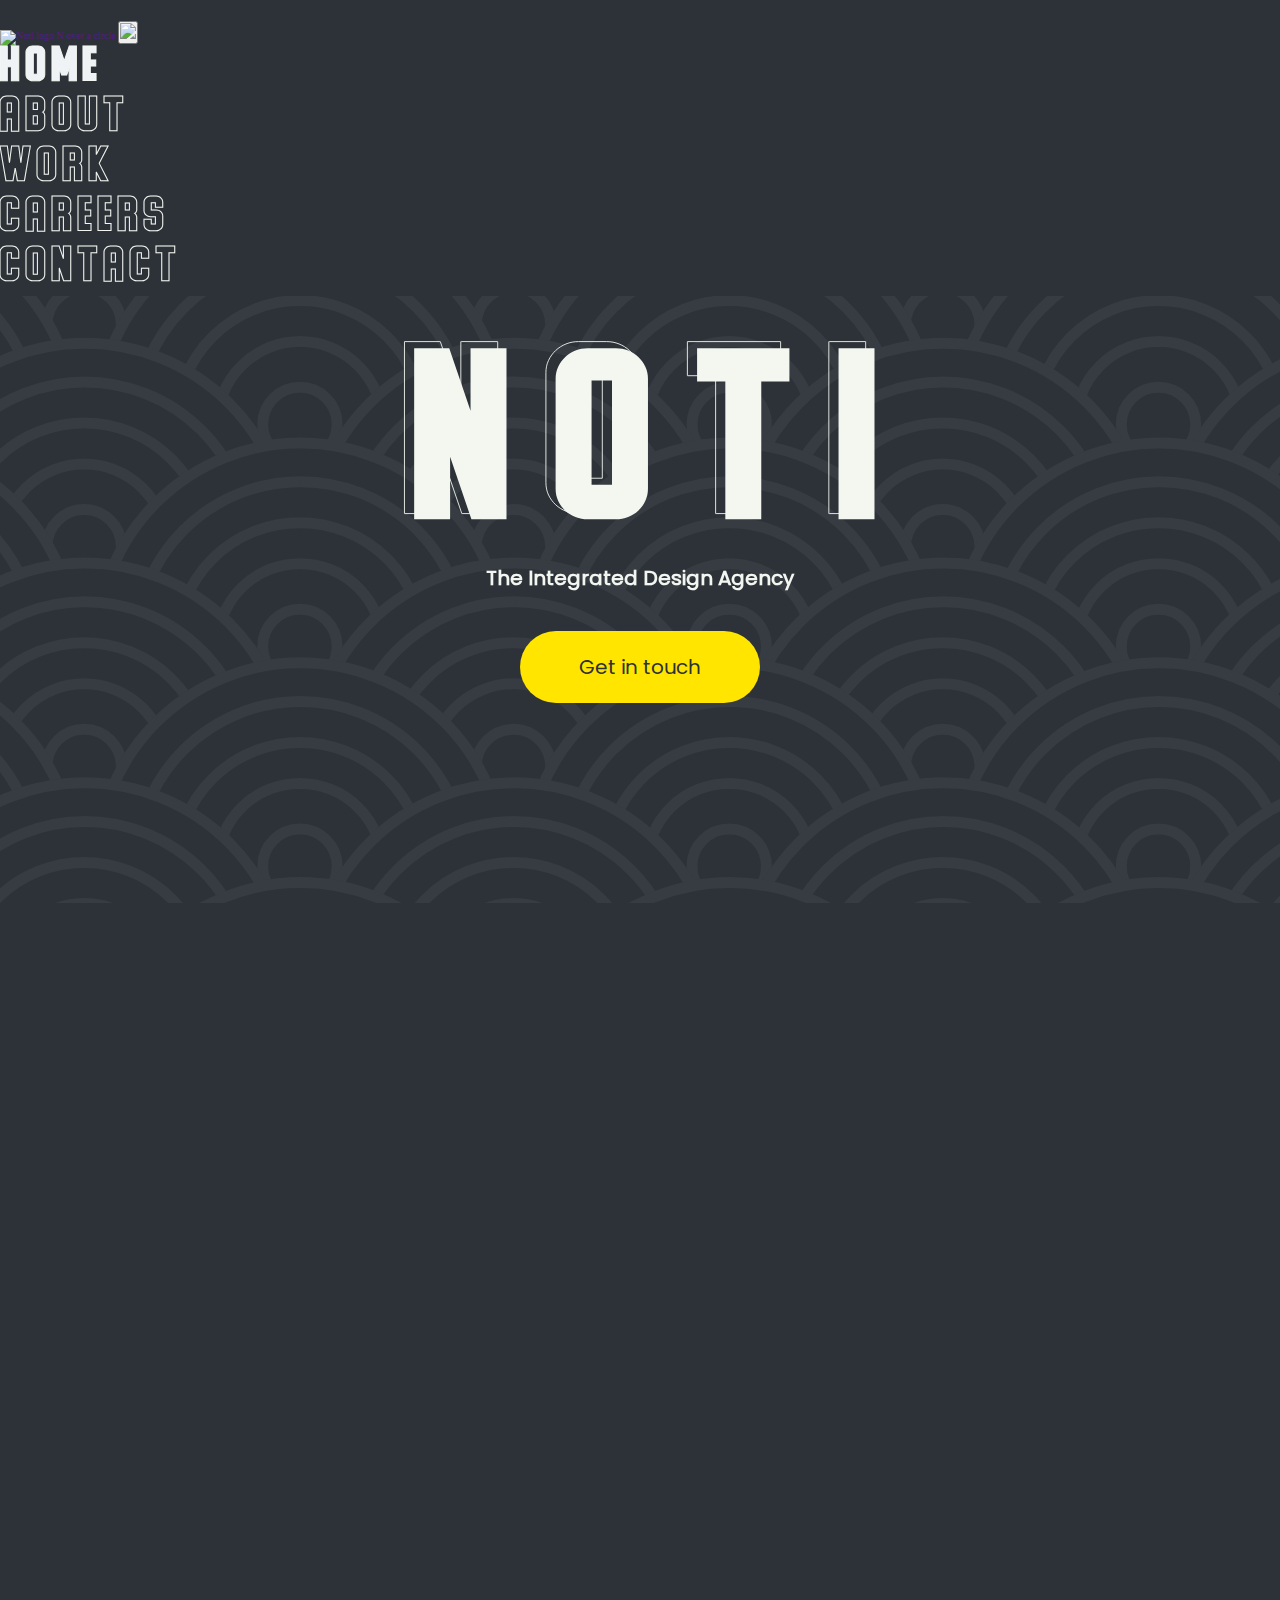
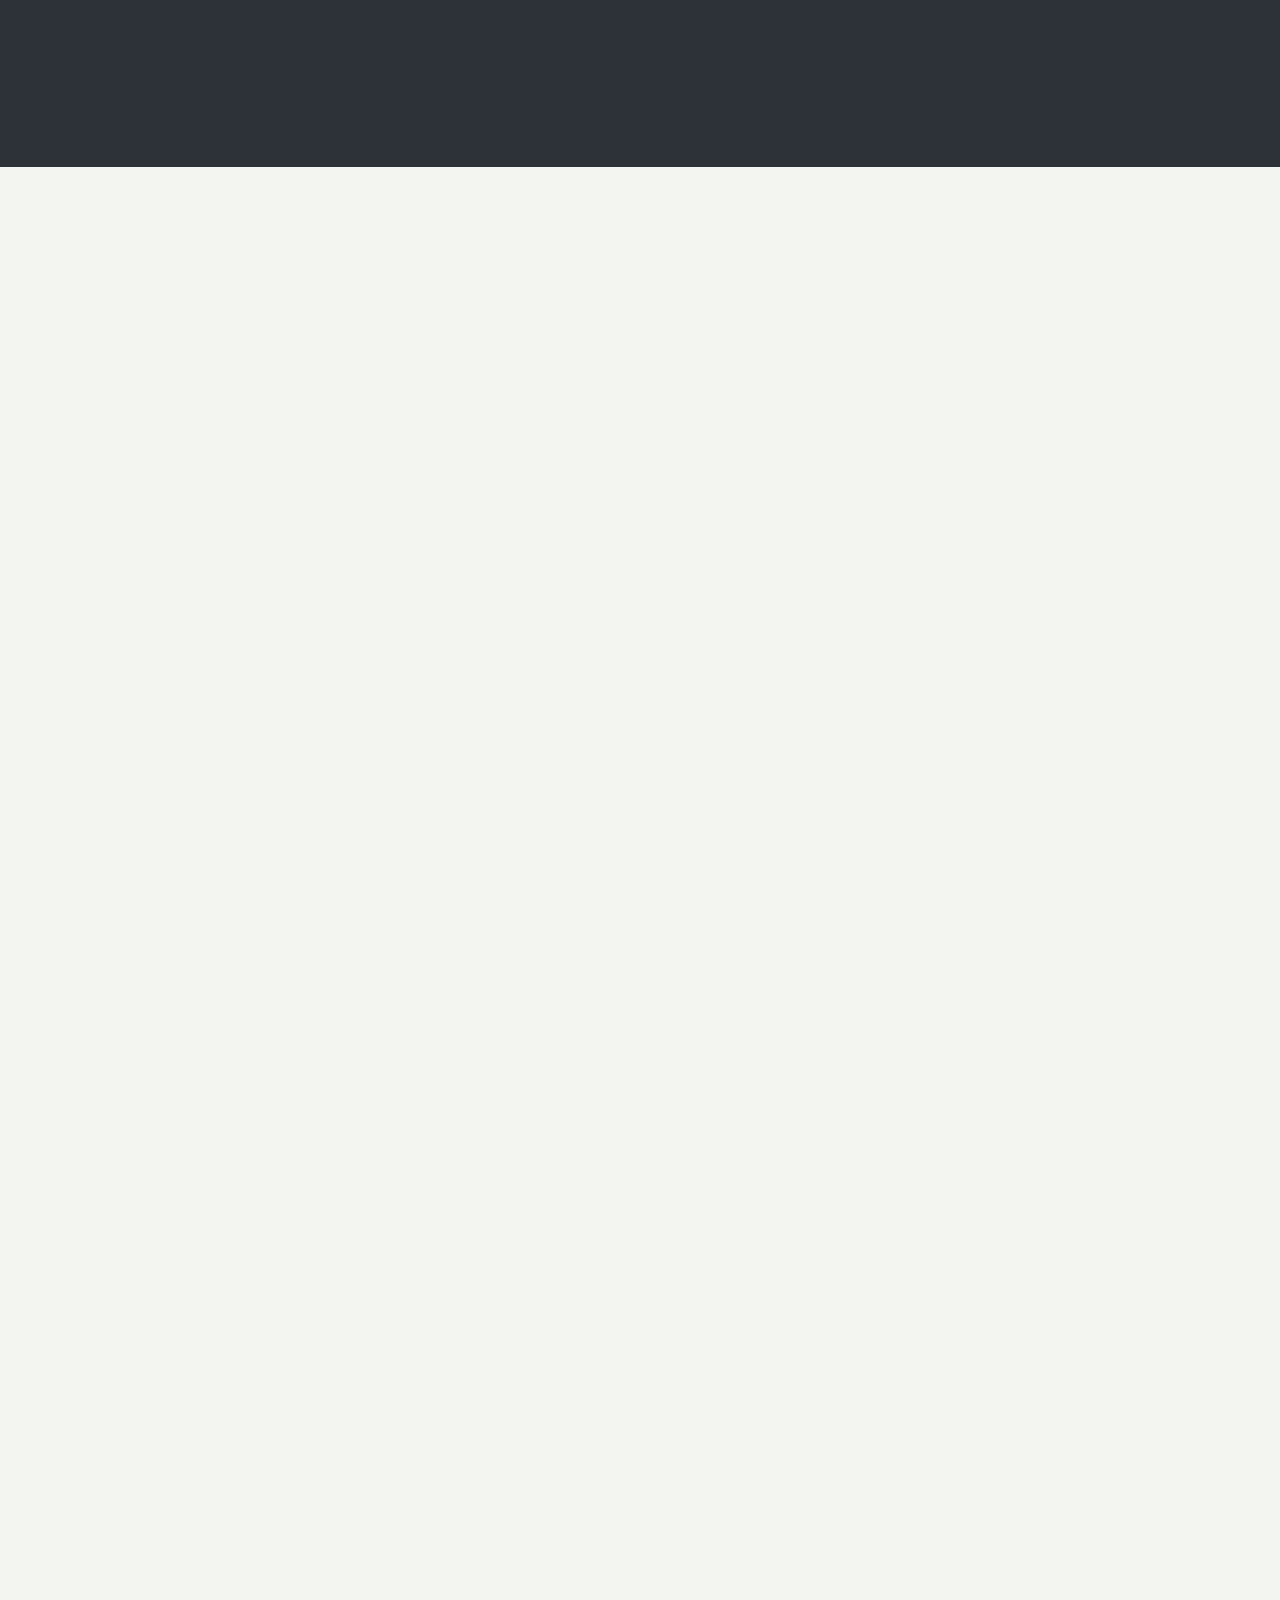
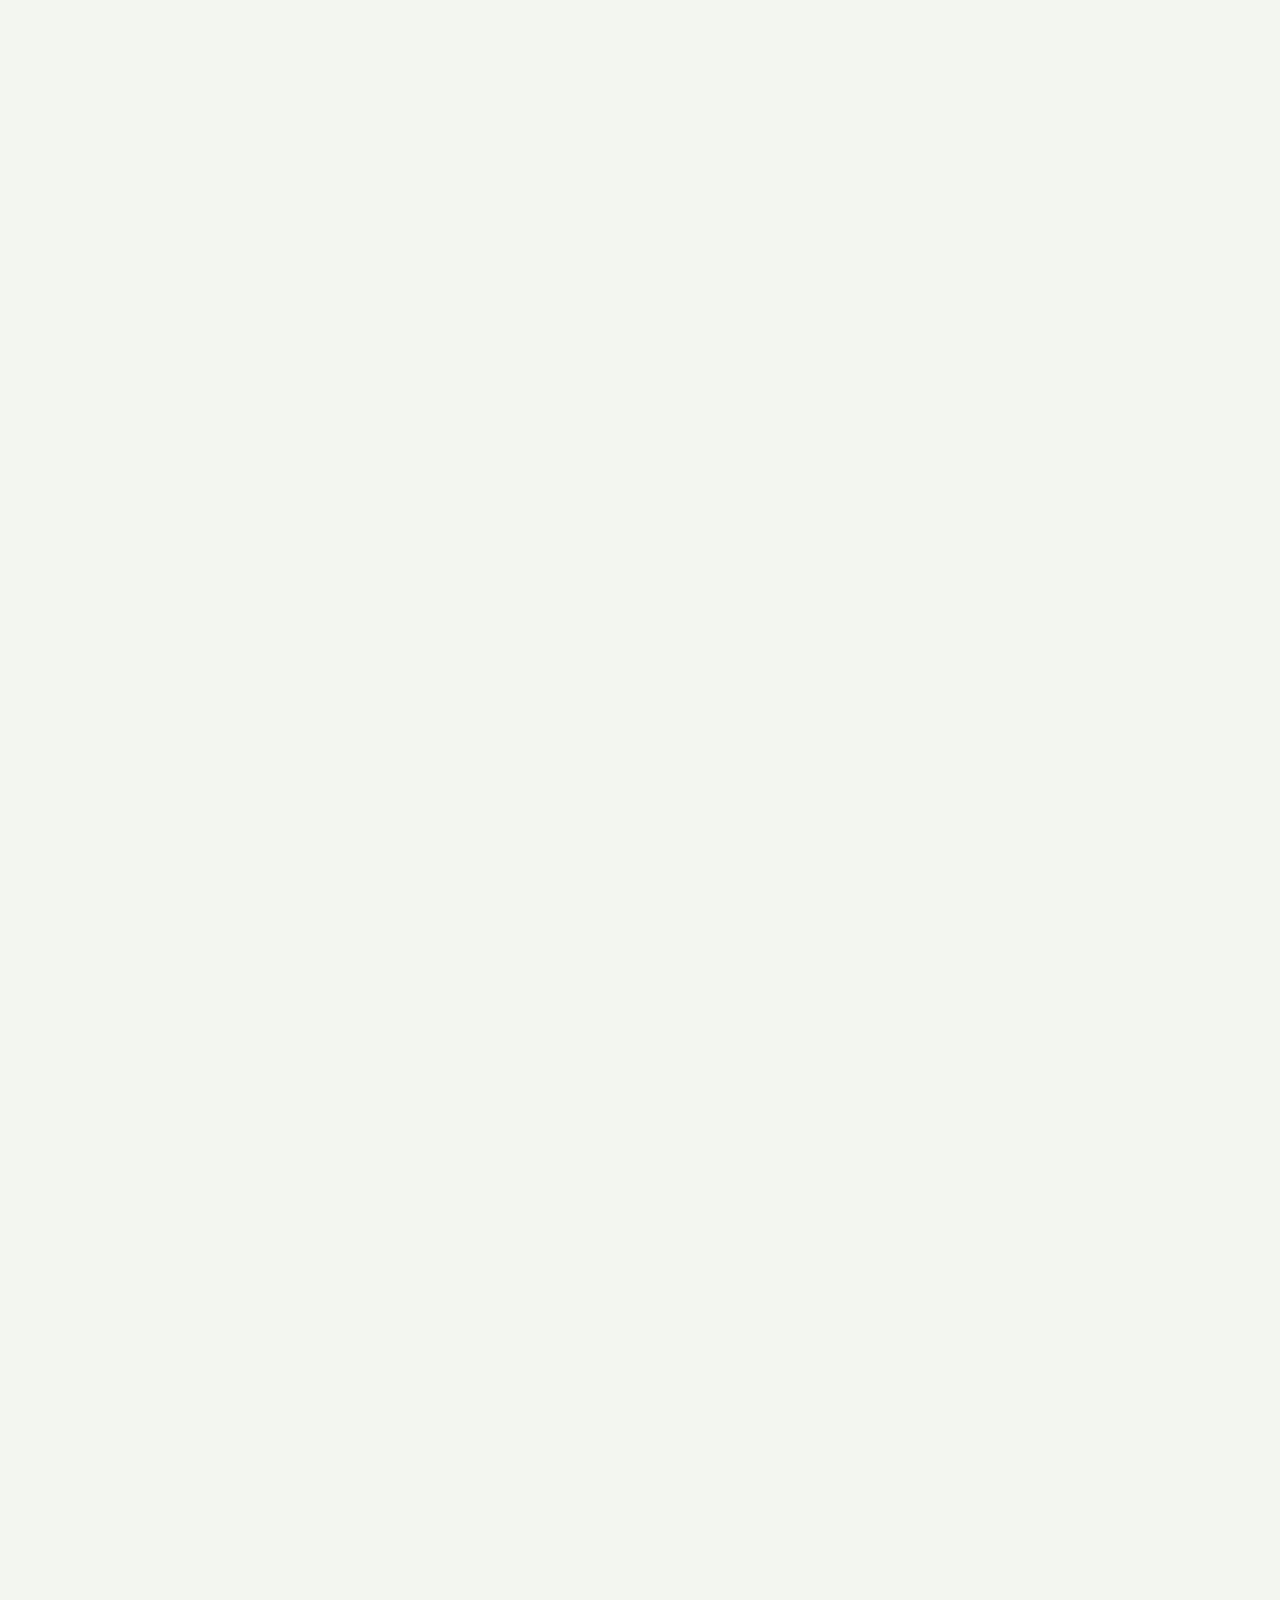
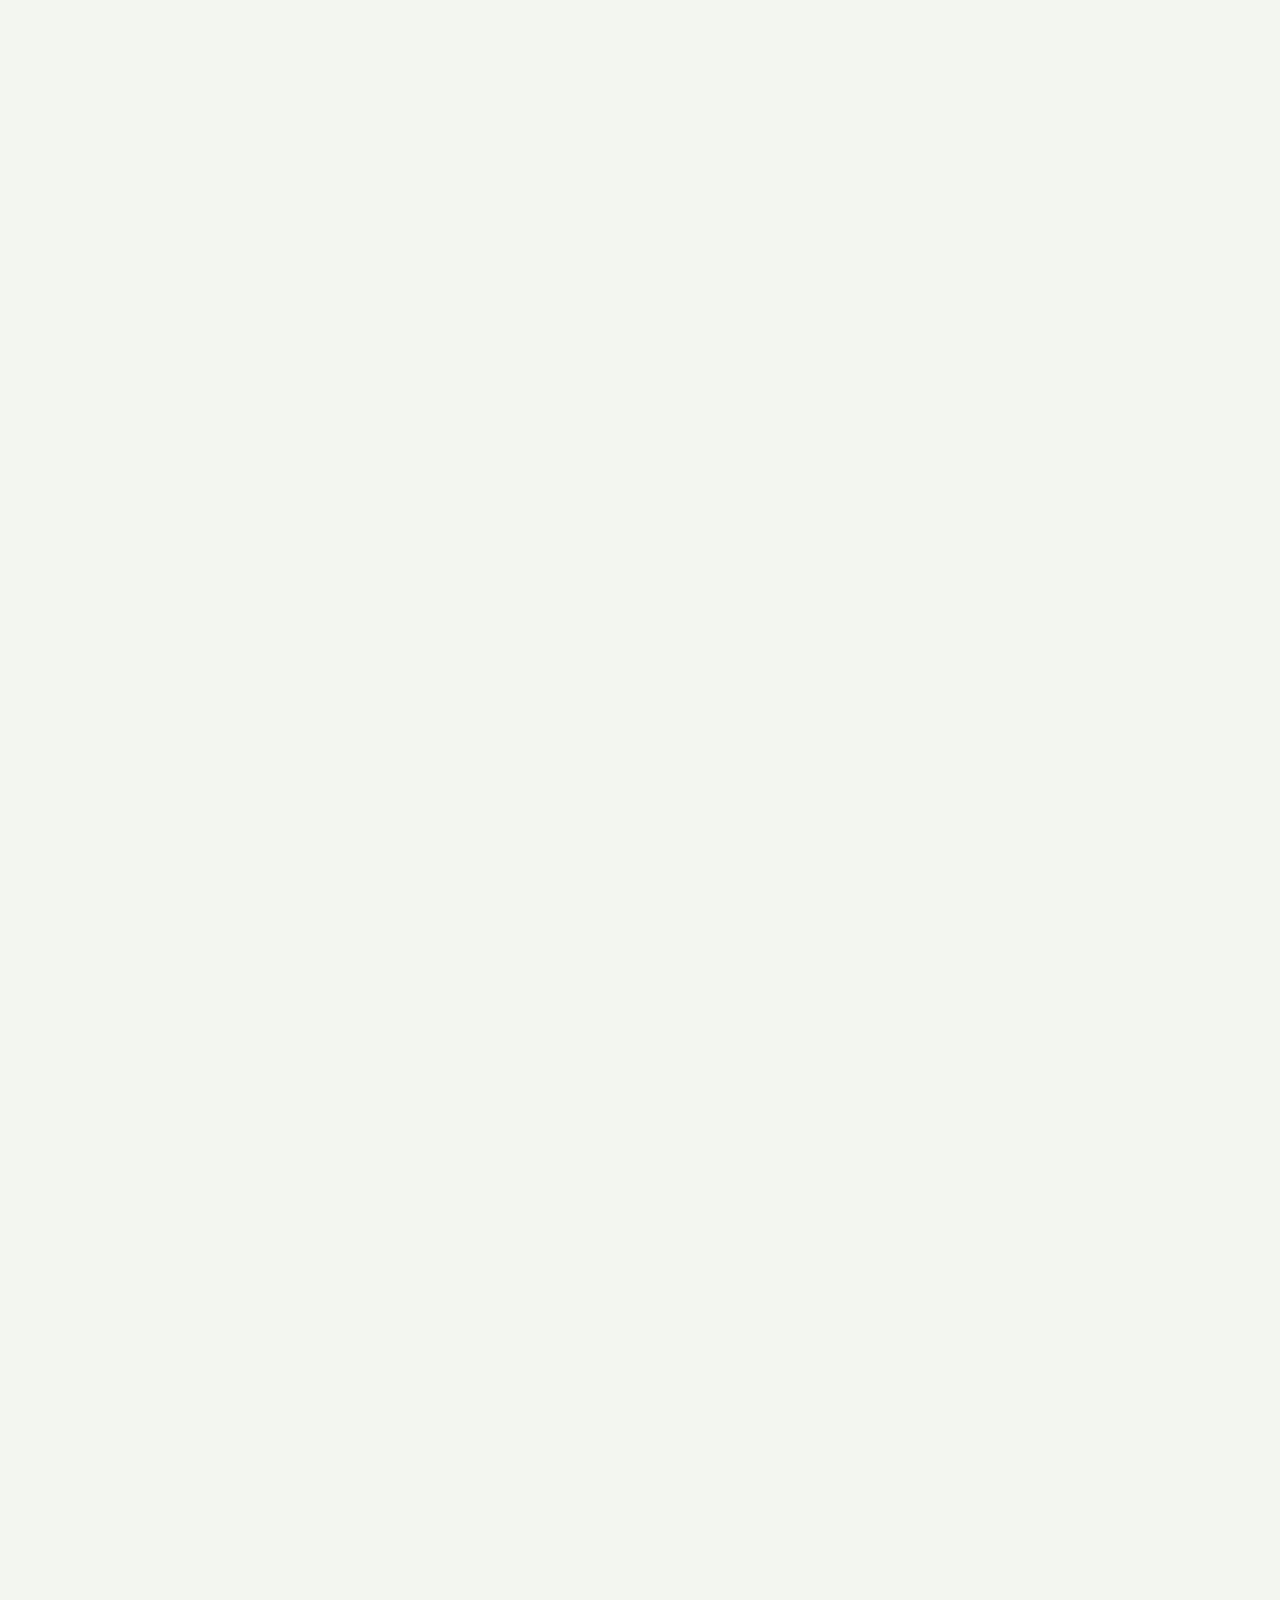
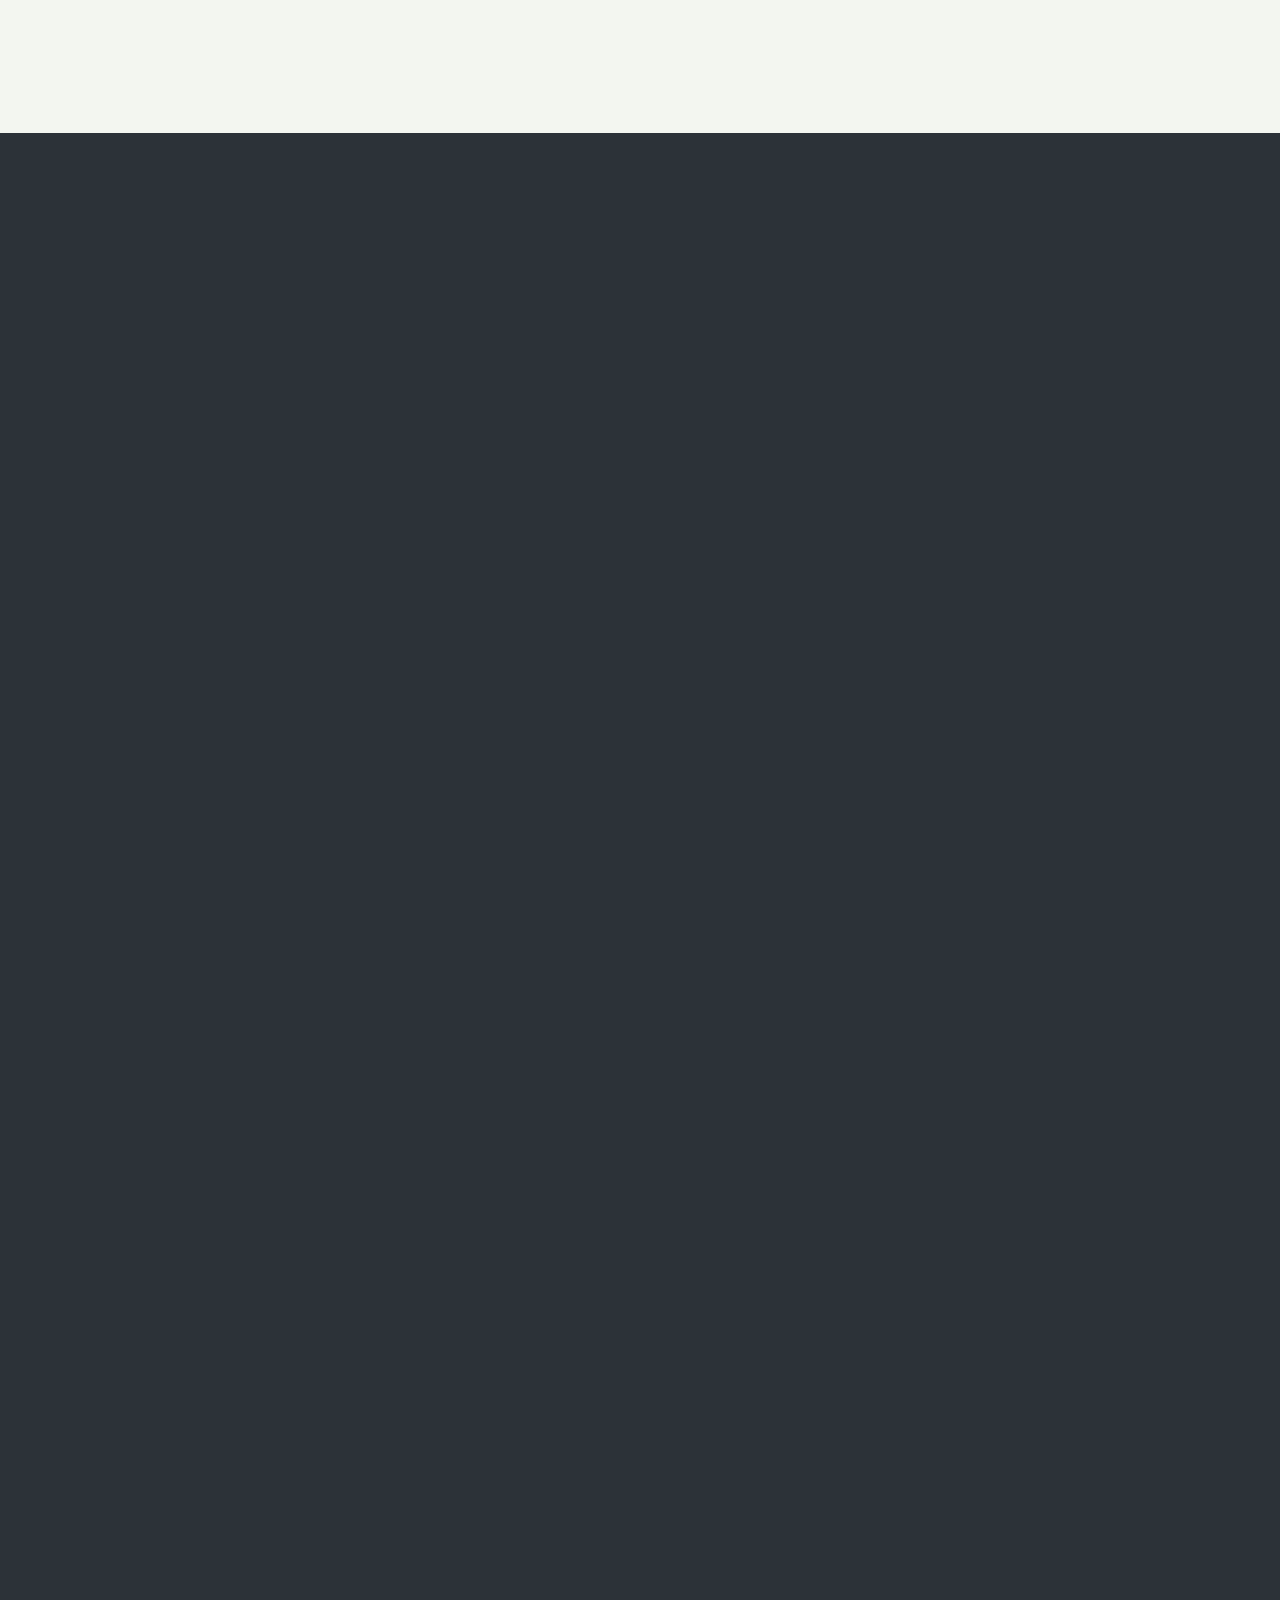
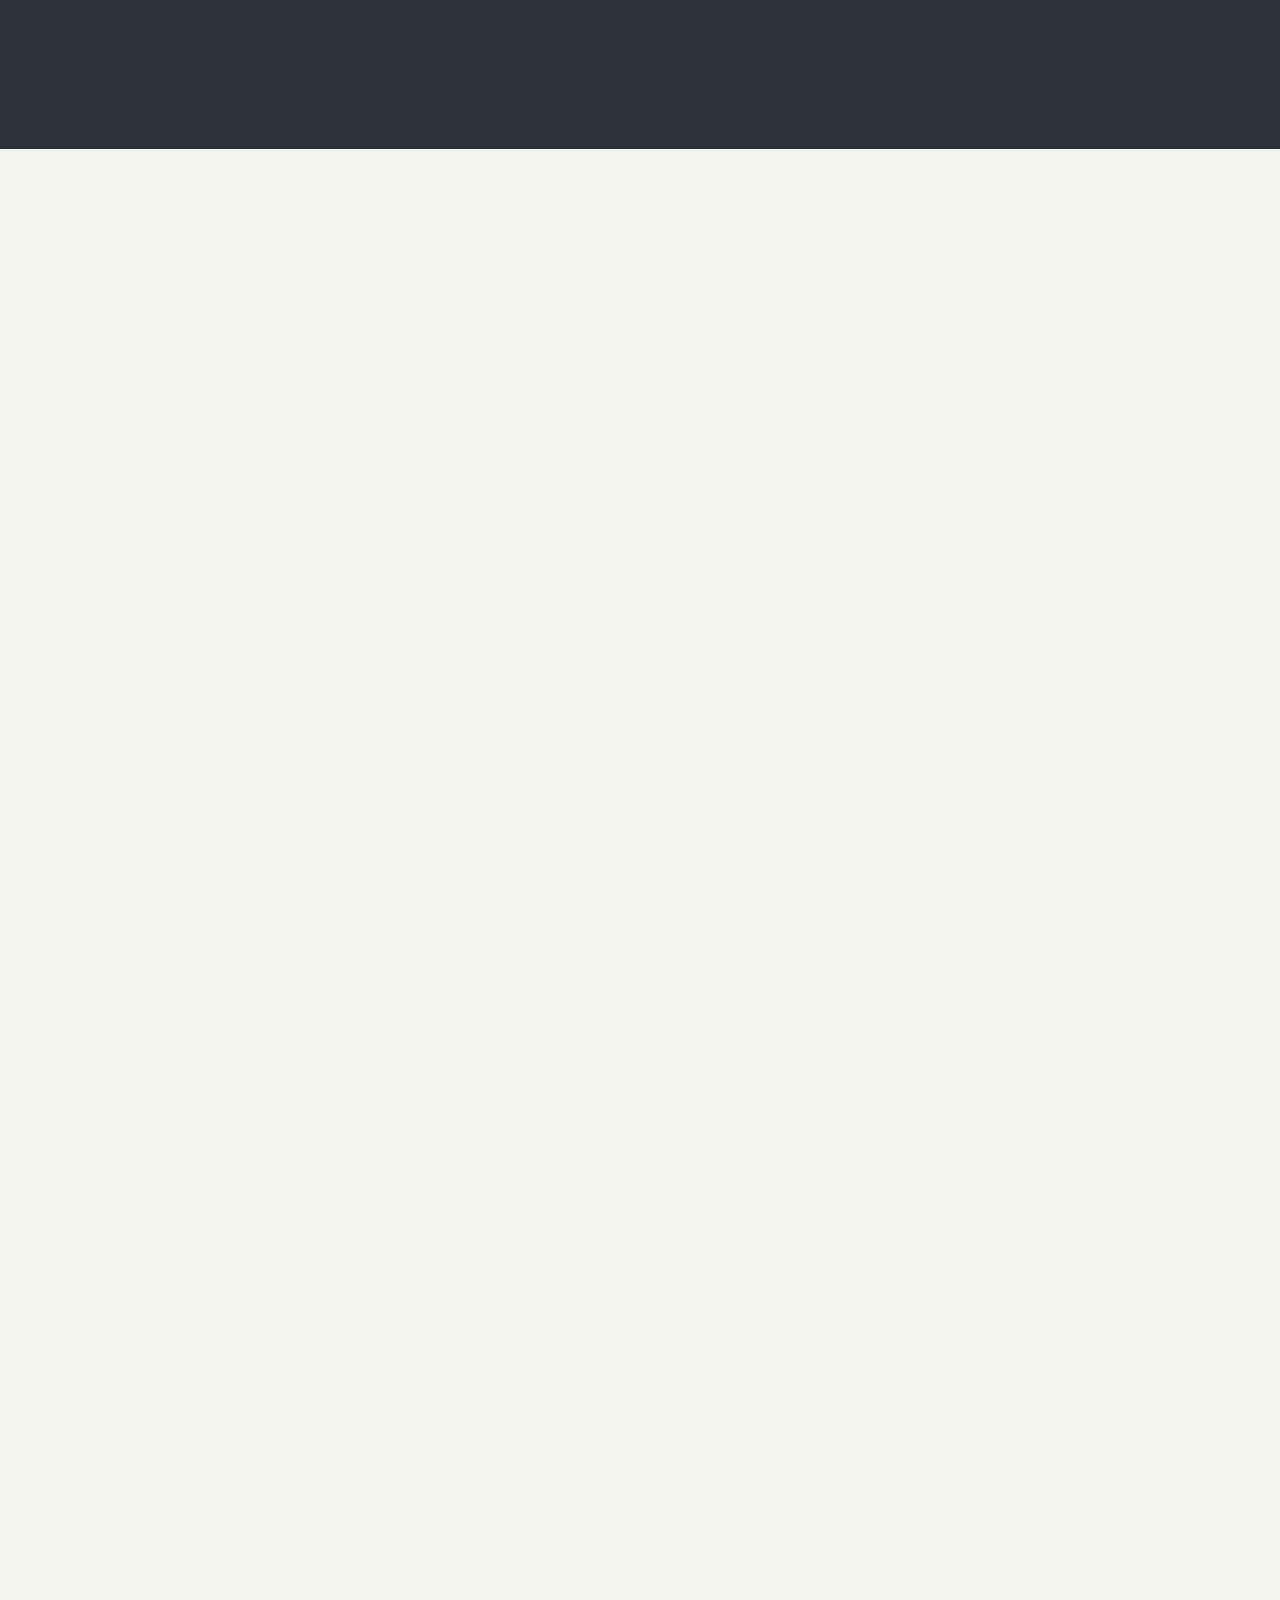
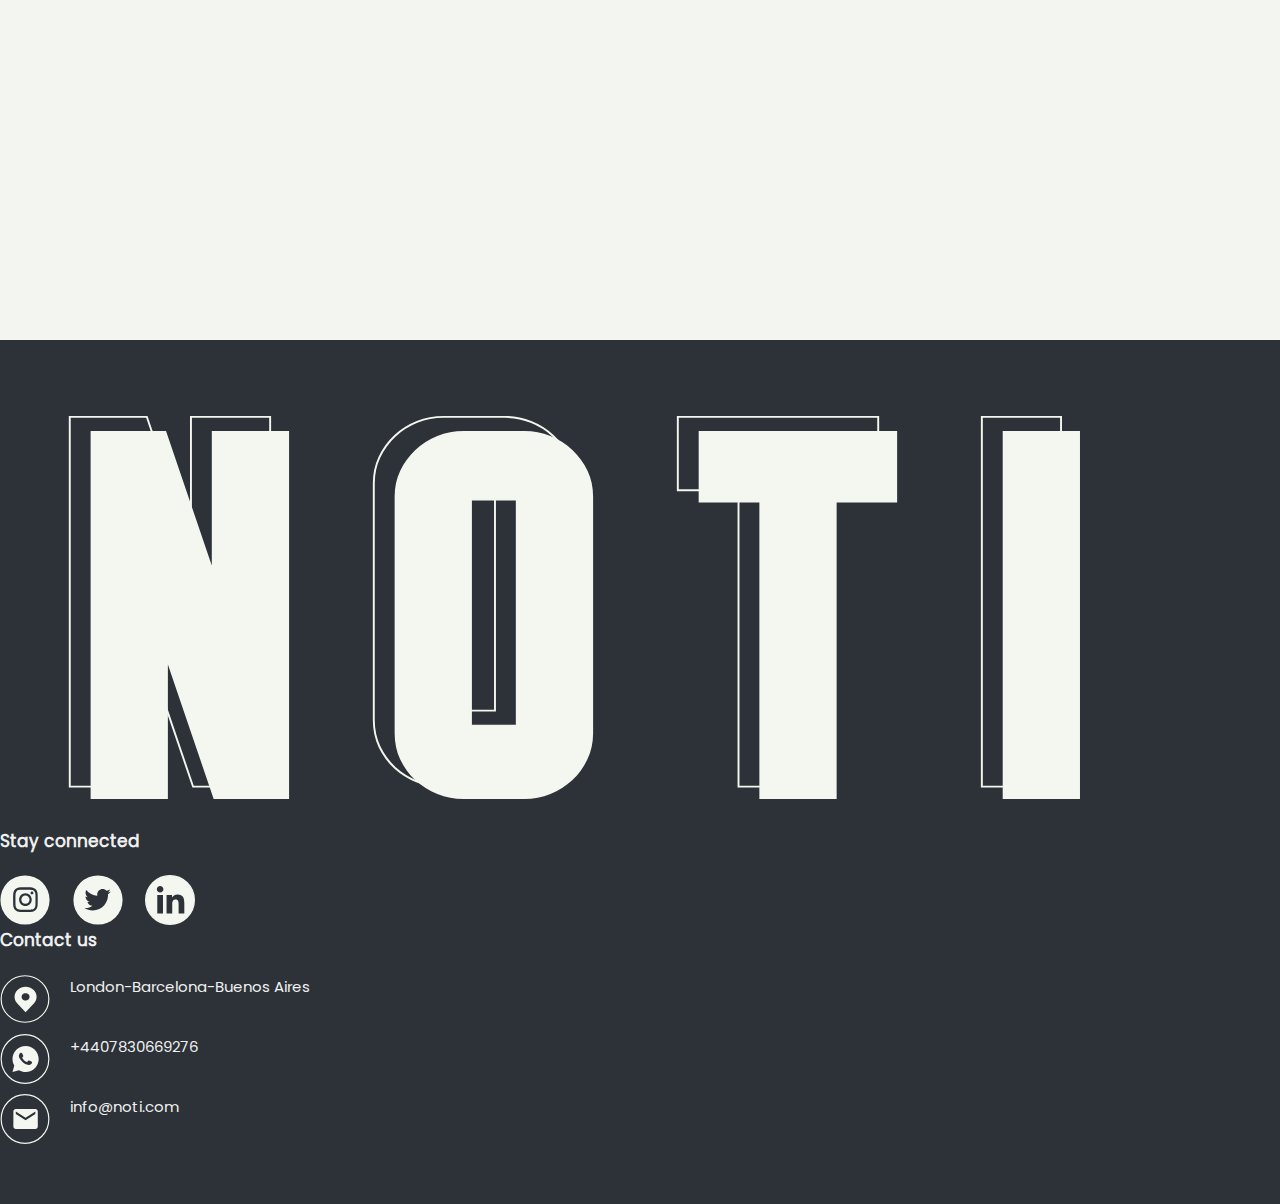
==== commit 9eca46c7: "done done" ====
--- a/index.html
+++ b/index.html
@@ -3,8 +3,11 @@
 <head>
     <meta charset="UTF-8">
     <meta name="viewport" content="width=device-width, initial-scale=1.0">
-    <title>NOTI</title>
+    <meta name="description" content="We believe the world moves too fast for brands to wait around. We work with brands that operate with a healthy dose of impatience to connect themselves with culture, steal attention and grow at speed.">
+    <meta name="description" content="Multinational design agency, Creative design solutions, Buenos Aires design, Graphic design excellence, Innovative design firm, International design studio, Design agency portfolio, Creative agency services, Expert design professionals, Design agency collaborations">
+    <title>Home - NOTI</title>
     <link href="https://cdn.jsdelivr.net/npm/bootstrap@5.3.1/dist/css/bootstrap.min.css" rel="stylesheet" integrity="sha384-4bw+/aepP/YC94hEpVNVgiZdgIC5+VKNBQNGCHeKRQN+PtmoHDEXuppvnDJzQIu9" crossorigin="anonymous">
+    <link href="https://unpkg.com/aos@2.3.1/dist/aos.css" rel="stylesheet">
     <link rel="stylesheet" href="./css/style.css">
 </head>
 
@@ -13,8 +16,8 @@
     <header>
       <nav class="navbar navbar-expand-lg nav_bootstrap">
         <div class="container-fluid dark_bg">
-          <a class="navbar-brand" href="">
-            <img class="btn_logo" src="./img/logo-circle-dark.svg" width="80px">
+          <a class="navbar-brand btn_logo" href="">
+            <img class="btn_logo" src="./img/logo-n-light.svg" alt="Noti logo N over a circle" width="80px">
           </a>
           <button class="navbar-toggler shadow-none border-0 btn-burger" type="button" data-bs-toggle="collapse" data-bs-target="#menu" aria-controls="navbarSupportedContent" aria-expanded="false" aria-label="Toggle navigation">
             <img src="./img/icn-burger-light.svg" width="40px">
@@ -36,106 +39,116 @@
     <main class="container-fluid index_main_container">
 
       <section class="row index_main_section1">
-        <h1 class="h3_index">WE ARE</h1>
-        <img class="logo" src="./img/logo.svg" width="536px" height="221px">
-        <h2 class="h6_index">The Integrated Design Agency</h2>
-        <div class="btn--large"><a href="https://link1.com" class="p">Get in touch</a></div>
+        <h1 class="h3_index" data-aos="fade-up" data-aos-offset="50" data-aos-duration="500">WE ARE</h1>
+        <img class="logo" data-aos="fade-up" data-aos-offset="50" data-aos-duration="700" src="./img/logo.svg" alt="Noti logo" width="536px" height="221px">
+        <h2 class="h6_index" data-aos="fade-up" data-aos-offset="50" data-aos-duration="900">The Integrated Design Agency</h2>
+        <div class="btn--large" data-aos="fade-up" data-aos-offset="50" data-aos-duration="1100"><a href="./pages/contact.html" class="p--btn text--dark">Get in touch</a></div>
       </section>
   
       <section class="container index_main_section2">
+
         <article class="row">
-          <h1 class="h3_about text-light">NAUGHTY:</h1>
-          <h2 class="h2_about text-light">“NOT-BEING-OBEDIENT”</h2>
-        </article>
-        <article class="row">
-          <div class="col-xl-4 col-sm-12 about_main_frame_card">
-    
-            <div class="about_main_card--default">
-              <h2 class="h2_about_card">WHO<br>WE<br>ARE</h2>
-            </div>
-    
-            <div class="about_main_card--hover bg-light">
-              <h3 class="h5_about center_align text-dark">WE’RE THE EXPERTS</h3>
-              <p class="p_about_section1_card text-dark">We are a cutting-edge design agency that thrives on pushing the limits, challenging conventions, and creating truly unforgettable experiences for our clients. We redefine the boundaries of creativity.</p>
-            </div>
-        
-          </div>
-    
-          <div class="col-xl-4 col-sm-12 about_main_frame_card">
-    
-            <div class="about_main_card--default">
-              <h2 class="h2_about_card">WHAT<br>WE<br>DO</h2>
-            </div>
-    
-            <div class="about_main_card--hover bg-light">
-              <h3 class="h5_about center_align text-dark">WE DO EVERYTHING</h3>
-              <p class="p_about_section1_card text-dark">Whether you're looking for a website that disrupts the digital landscape, an app that pushes boundaries, or a branding campaign that turns heads, our team of talented and rebellious designers will collaborate with you to bring your vision to life.</p>
-            </div>
-    
-          </div>
-    
-          <div class="col-xl-4 col-sm-12 about_main_frame_card">
-        
-            <div class="about_main_card--default">
-              <h2 class="h2_about_card">WHY<br>WE DO<br>IT</h2>
-            </div>
-    
-            <div class="about_main_card--hover bg-light">
-              <h3 class="h5_about center_align text-dark">WE’RE PASSIONATE</h3>
-              <p class="p_about_section1_card text-dark">If you're ready to make some noise, break free from the ordinary, and leave a lasting impression on your audience, join us on this exciting journey. Let us transform your wildest ideas into extraordinary designs.</p>
-            </div>
-        
-          </div>
-        </article>
-      </section>
-
-      <section class="container-fluid index_main_section3">
-        <article class="row index_row_90">
-
-        <article class="col-lg-3 col-md-12 work_main_section3_col1 index_heading_arrow">
-          <h3 class="h5_about dark_text">OUR LATEST<br>PROJECTS</h3>
-          <img class="arrow_side"src="./img/subheadings_arrow.svg" width="100%">
-          <img class="arrow_down" src="./img/subheadings_arrow_down.svg" height="72px">
-        </article>
+          <h3 class="h3_about text-light" data-aos="fade-up" data-aos-offset="50" data-aos-duration="500">NAUGHTY:</h3>
+          <h3 class="h2_about text-light" data-aos="fade-up" data-aos-offset="50" data-aos-duration="700">“NOT-BEING-OBEDIENT”</h3>
+        </article>
+
+        <article class="container">
+          
+          <div class="about_accordion row justify-content-around">
+
+            <div class="about_accordion-item col-lg-3 col-md-7 col-sm-12" data-aos="fade-right">
+              
+                <button class="about_accordion-button h2_about_card text-light bg--yellow" type="button" data-bs-toggle="collapse" data-bs-target="#collapseOne" aria-expanded="false" aria-controls="collapseOne">
+                  WHO
+                  <lottie-player class="lottie-arrow" src="https://lottie.host/1e4aefc9-70ef-4fda-8b9c-eb823ff896b0/JgSVCRR6tr.json" background="transparent" speed="1" speed="1" style="width: 80px; height: 80px; color: #2C3238;" loop autoplay></lottie-player>
+                </button>
+              
+              <div id="collapseOne" class="accordion-collapse collapse p_careers" data-bs-parent="#accordionExample">
+                <div class="about_accordion-body">
+                  <p class="p_about_section1_card">We are a cutting-edge design agency that thrives on pushing the limits, challenging conventions, and creating truly unforgettable experiences for our clients. We redefine the boundaries of creativity.</p>
+                </div>
+              </div>
+            </div>
+
+            <div class="about_accordion-item col-lg-3 col-md-7 col-sm-12" data-aos="fade-up">
+
+              <button class="about_accordion-button collapsed h2_about_card text-light bg--yellow" type="button" data-bs-toggle="collapse" data-bs-target="#collapseTwo" aria-expanded="false" aria-controls="collapseTwo">
+                WHAT
+                <lottie-player class="lottie-arrow" src="https://lottie.host/1e4aefc9-70ef-4fda-8b9c-eb823ff896b0/JgSVCRR6tr.json" background="transparent" speed="1" speed="1" style="width: 80px; height: 80px; color: #2C3238;" loop autoplay></lottie-player>
+              </button>
+
+              <div id="collapseTwo" class="collapse p_careers" data-bs-parent="#accordionExample">
+                <div class="about_accordion-body">
+                  <p class="p_about_section1_card">Whether you're looking for a website that disrupts the digital landscape, an app that pushes boundaries, or a branding campaign that turns heads, our team will collaborate with you to bring your vision to life.</p>
+                </div>
+              </div>
+
+            </div>
+
+            <div class="about_accordion-item col-lg-3 col-md-7 col-sm-12" data-aos="fade-left">
+              
+                <button class="about_accordion-button collapsed h2_about_card text-light bg--yellow" type="button" data-bs-toggle="collapse" data-bs-target="#collapseThree" aria-expanded="false" aria-controls="collapseThree">
+                  WHY
+                  <lottie-player class="lottie-arrow" src="https://lottie.host/1e4aefc9-70ef-4fda-8b9c-eb823ff896b0/JgSVCRR6tr.json" background="transparent" speed="1" speed="1" style="width: 80px; height: 80px; color: #2C3238;" loop autoplay></lottie-player>
+                </button>
+              
+              <div id="collapseThree" class="collapse p_careers" data-bs-parent="#accordionExample">
+                <div class="about_accordion-body">
+                  <p class="p_about_section1_card">If you're ready to make some noise, break free from the ordinary, and leave a lasting impression on your audience, join us on this exciting journey. Let us transform your wildest ideas into extraordinary designs.</p>
+                </div>
+              </div>
+            </div>
+
+          </div>
+        </article>
+      </section>
+
+      <section class="index_main_section3">
+        <article class="container">
+          <div class="row justify-content-around">
+
+            <div class="col-lg-3 col-xs-12 work_main_section3_col1 index_heading_arrow" data-aos="fade-right">
+              <h3 class="h5_about dark_text">OUR LATEST<br>PROJECTS</h3>
+              <img class="arrow_side"src="./img/subheadings_arrow.svg" width="70%">
+              <img class="arrow_down" src="./img/subheadings_arrow_down.svg" height="72px">
+            </div>
   
-        <article class="col-lg-9 col-md-12 work_main_section3_col2">
-          <div class="row">
-          
-              <div class="col-md-4 work_main_card_project_latest">
-                <a href="">
-                  <img class="work_main_img_25" src="./img/work_section3_1.png">
-                  <p class="p_work">We did some sweet animations for Uber.</p>
-                </a>
-              </div>
-           
-              <div class="col-md-4 work_main_card_project_latest">
-                <a href="">
-                  <img class="work_main_img_25" src="./img/work_section3_2.png">
-                  <p class="p_work">We helped a small business with their branding.</p>
-                </a>
-              </div>
+            <div class="col-lg-9 col-xs-12 work_main_section3_col2" data-aos="fade-left">
+              <div class="row justify-content-around">
+              
+                <div class="col-md-4 work_main_card_project_latest">
+                  <a href="">
+                    <img class="work_main_img_25" src="./img/work_section3_1.png" alt="image showing a colorful animation for Uber">
+                    <p class="p_work">We did some sweet animations for Uber.</p>
+                  </a>
+                </div>
             
-              <div class="col-md-4 work_main_card_project_latest">
-                <a href="">
-                  <img class="work_main_img_25" src="./img/work_section3_3.png">
-                  <p class="p_work">We collaborated  with a cosmetics brand from 
-                    Brazil.</p>
-                </a>
-              </div>
-           
-          </article>
+                <div class="col-md-4 work_main_card_project_latest">
+                  <a href="">
+                    <img class="work_main_img_25" src="./img/work_section3_2.png" alt="image showing some branding assets for Munoz">
+                    <p class="p_work">We helped a small business with their branding.</p>
+                  </a>
+                </div>
+              
+                <div class="col-md-4 work_main_card_project_latest">
+                  <a href="">
+                    <img class="work_main_img_25" src="./img/work_section3_3.png" alt="image showing a 3D animation for a cosmetic brand">
+                    <p class="p_work">We collaborated  with a cosmetics brand from Brazil.</p>
+                  </a>
+                </div>
+              </div>
         </article>
       </section>
       <section class="container index_main_section4">
         <article class="row">
           
             <div class="col-md-12 col-lg-6 careers_main_container_text">
-              <h1 class="h5_careers">CAREERS</h1>
-              <h2 class="h3_careers">WANT TO MAKE DIFFERENT HAPPEN?</h2>
-              <div class="btn--large"><a href="" class="p">Get in touch</a></div>
-            </div>
-            <div class="col-md-12 col-lg-6 careers_main_container_illustration">
-              <img src="./img/CAREERS-illustration-584x584.png" class="careers_illustration">
+              <h3 class="h5_careers" data-aos="fade-up" data-aos-offset="50" data-aos-duration="500">CAREERS</h3>
+              <h4 class="h3_careers" data-aos="fade-up" data-aos-offset="50" data-aos-duration="700">WANT TO MAKE DIFFERENT HAPPEN?</h4>
+              <div class="btn--large" data-aos="fade-up" data-aos-offset="50" data-aos-duration="900"><a href="" class="p--btn text--dark">Get in touch</a></div>
+            </div>
+            <div class="col-md-12 col-lg-6 careers_main_container_illustration" data-aos="fade-left">
+              <img src="./img/CAREERS-illustration-584x584.png" class="careers_illustration" width="100%" alt="image showing a colaborative team working on a table">
             </div>
           
         </article>
@@ -143,14 +156,14 @@
 
       <section class="container-fluid index_main_section5">
         <article class="container">
-          <div class="row index_row_90">
-            <div class="col-md-12 col-lg-6 contact_main_container_illustration">
-              <img src="./img/CONTACT-illustration-500x500.png" class="contact_illustration">
+          <div class="row">
+            <div class="col-md-12 col-lg-6 contact_main_container_illustration" data-aos="fade-right">
+              <img src="./img/CONTACT-illustration-500x500.png" class="contact_illustration" width="100%" alt="image showing two people chatting drinking coffee, one of them coming out of a mobile phone">
             </div>
             <div class="col-md-12 col-lg-6 contact_main_container_text">
-              <h1 class="h5_contact">LET’S TALK</h1>
-              <h2 class="h3_contact">IF YOU WANT ALL EYES ON YOU, COME AND SAY HELLO</h2>
-              <div class="btn--large--light">
+              <h3 class="h5_contact" class="h5_careers" data-aos="fade-up" data-aos-offset="50" data-aos-duration="500">LET’S TALK</h3>
+              <h4 class="h3_contact" class="h5_careers" data-aos="fade-up" data-aos-offset="50" data-aos-duration="700">IF YOU WANT ALL EYES ON YOU, COME AND SAY HELLO</h4>
+              <div class="btn--large--light" class="h5_careers" data-aos="fade-up" data-aos-offset="50" data-aos-duration="900">
                 <a href="" class="p--light">Get in touch</a>
               </div>
             </div>
@@ -160,11 +173,12 @@
     </main>
 
     <footer class="container-fluid">
-      <section class="row">
+      <section class="row justify-content-around">
     
         <article class="col-lg-5 col-xs-10">
           <img class="footer_logo" src="./img/logo.svg">
         </article>
+
         <article class="col-lg-2 col-md-6 col-xs-10 footer_column2">
           <h3 class="h6-footer">Stay connected</h3>
           <div class="footer_socialicons">
@@ -173,6 +187,7 @@
             <a href=""><img class="footer_icn" src="./img/icn-linkedin.svg" width="40px"></a>       
           </div>
         </article>
+
         <article class="col-lg-3 col-md-6 col-xs-10 footer_column3">
           <h3 class="h6-footer">Contact us</h3>
           <div class="footer_contact_frame">
@@ -180,7 +195,7 @@
             <p class="p-footer">London-Barcelona-Buenos Aires</p>
           </div>
           <div class="footer_contact_frame">
-            <img class="footer_icn" src="./img/icn-wsp.svg" width="40px" height="40px">
+            <img class="footer_icn" src="./img/icn-wsp.svg" width="50px" height="50px">
             <p class="p-footer"> +4407830669276</p>
           </div>
           <div class="footer_contact_frame">
@@ -193,5 +208,10 @@
     </footer>
   </div>
 <script src="https://cdn.jsdelivr.net/npm/bootstrap@5.3.1/dist/js/bootstrap.bundle.min.js" integrity="sha384-HwwvtgBNo3bZJJLYd8oVXjrBZt8cqVSpeBNS5n7C8IVInixGAoxmnlMuBnhbgrkm" crossorigin="anonymous"></script>
+<script src="https://unpkg.com/aos@2.3.1/dist/aos.js"></script>
+<script>
+  AOS.init();
+</script>
+<script src="https://unpkg.com/@lottiefiles/lottie-player@latest/dist/lottie-player.js"></script> 
 </body>
 </html>--- a/css/style.css
+++ b/css/style.css
@@ -116,6 +116,8 @@
 
 .footer_icn {
   padding-right: 2rem;
+  width: 50px;
+  height: 50px;
 }
 
 .footer_logo {
@@ -154,15 +156,13 @@
   z-index: 1;
   background-color: #2C3238;
   width: 100%;
-  height: 6rem;
+  height: 5rem;
 }
 header .nav_bootstrap .btn_logo {
   margin-top: 0;
-  padding-top: 5rem;
-  position: relative;
 }
 header .nav_bootstrap .navbar-nav {
-  padding-top: 2rem;
+  padding-top: rem;
   width: 100%;
 }
 header .nav_bootstrap .navbar-nav .nav-link {
@@ -210,28 +210,20 @@
 
 /*NAV responsive*/
 @media only screen and (max-width: 990px) {
-  .li--light, header .nav_bootstrap .navbar-nav .li--light--active {
-    padding-top: 4rem;
-  }
-  .li--light--active {
-    padding-top: 4rem;
-  }
-  .li--dark, header .nav_bootstrap .navbar-nav .li--dark--active {
-    padding-top: 4rem;
-  }
-  .li--dark--active {
-    padding-top: 4rem;
-  }
-}
-@media screen and (max-width: 990px) {
   .btn_logo {
-    padding-top: 1rem;
+    padding-top: 0;
   }
   .nav_bootstrap {
     height: 10rem;
   }
   .navbar-nav {
     height: 90vh;
+    padding-bottom: 15rem;
+  }
+}
+@media screen and (min-width: 991px) {
+  .btn_logo {
+    padding-top: 3rem;
   }
 }
 .index_main_container {
@@ -251,27 +243,27 @@
   margin-bottom: 2rem;
 }
 .index_main_container .index_main_section2 {
-  padding-top: 5rem;
   padding-bottom: 10rem;
   background-color: #2C3238;
 }
 .index_main_container .index_main_section3 {
-  padding-top: 12rem;
-  background-color: #f0f3f6;
-}
-.index_main_container .index_main_section3 .index_row_90 {
-  padding: 0 5vw;
-  width: 90%;
+  padding-top: 10rem;
+  padding-bottom: 10rem;
+  background-color: #F3F6F0;
 }
 .index_main_container .index_main_section4 {
   width: 90%;
-  padding-top: 12rem;
-  padding-bottom: 12rem;
+  padding-top: 10rem;
+  padding-bottom: 10rem;
   background-color: #2C3238;
 }
 .index_main_container .index_main_section5 {
-  padding: 12rem 0;
-  background-color: #f0f3f6;
+  padding: 10rem 0;
+  background-color: #F3F6F0;
+}
+
+.work_main_card_project_latest {
+  padding-right: 2rem;
 }
 
 .h3_index {
@@ -304,6 +296,11 @@
   padding-bottom: 4rem;
 }
 
+@media only screen and (max-width: 768px) {
+  .work_main_card_project_latest {
+    padding-bottom: 5rem;
+  }
+}
 .bg--dark {
   background-color: #2C3238;
 }
@@ -356,6 +353,8 @@
 
 .footer_icn {
   padding-right: 2rem;
+  width: 50px;
+  height: 50px;
 }
 
 .footer_logo {
@@ -394,15 +393,13 @@
   z-index: 1;
   background-color: #2C3238;
   width: 100%;
-  height: 6rem;
+  height: 5rem;
 }
 header .nav_bootstrap .btn_logo {
   margin-top: 0;
-  padding-top: 5rem;
-  position: relative;
 }
 header .nav_bootstrap .navbar-nav {
-  padding-top: 2rem;
+  padding-top: rem;
   width: 100%;
 }
 header .nav_bootstrap .navbar-nav .nav-link {
@@ -450,28 +447,20 @@
 
 /*NAV responsive*/
 @media only screen and (max-width: 990px) {
-  .li--light, header .nav_bootstrap .navbar-nav .li--light--active {
-    padding-top: 4rem;
-  }
-  .li--light--active {
-    padding-top: 4rem;
-  }
-  .li--dark, header .nav_bootstrap .navbar-nav .li--dark--active {
-    padding-top: 4rem;
-  }
-  .li--dark--active {
-    padding-top: 4rem;
-  }
-}
-@media screen and (max-width: 990px) {
   .btn_logo {
-    padding-top: 1rem;
+    padding-top: 0;
   }
   .nav_bootstrap {
     height: 10rem;
   }
   .navbar-nav {
     height: 90vh;
+    padding-bottom: 15rem;
+  }
+}
+@media screen and (min-width: 991px) {
+  .btn_logo {
+    padding-top: 3rem;
   }
 }
 .bg--dark {
@@ -563,30 +552,95 @@
   padding-bottom: 20rem;
 }
 
-/*-----------------------------*/
-.about_main_section_details {
-  padding-bottom: 3rem;
-}
-
-.about_main_card--default {
-  width: 400px;
-  height: 400px;
+/*----------ACCORDION-------------------*/
+.bg--yellow {
   background-color: #FFE500;
-  border-radius: 30px;
+}
+
+.about_accordion {
+  width: 100%;
+  display: flex;
+  flex-direction: row;
+  justify-content: center;
+  align-items: flex-start;
+}
+
+.about_accordion-item {
+  color: #FFE500;
+  background-color: #FFE500;
+  border: 2px solid #2C3238;
+  border-radius: 10px;
+  padding: 2rem;
   padding-top: 5rem;
 }
 
-.about_main_card--hover {
-  width: 400px;
-  height: 400px;
-  border-radius: 30px;
-  padding-top: 5rem;
-  background-color: #2C3238;
+.about_accordion-button {
+  width: 100%;
+  padding-top: 2rem;
+  border: none;
   display: flex;
   flex-direction: column;
-  justify-content: flex-start;
+  justify-content: center;
   align-items: center;
-  box-shadow: 4px 4px 4px 0px rgba(58, 58, 58, 0.1);
+}
+
+.about_accordion-button:not(.collapsed) {
+  width: 100%;
+}
+
+.about_accordion-body {
+  width: 100%;
+}
+
+.h2_about_card {
+  font-family: "myFirstFont-bold";
+  font-size: 8rem;
+  line-height: 8rem;
+  letter-spacing: 1rem;
+  text-align: center;
+  -webkit-text-stroke: 0.01rem #2C3238;
+  text-shadow: -2px -2px 0 #2C3238, 2px -2px 0 #2C3238, -2px 2px 0 #2C3238, 2px 2px 0 #2C3238;
+  color: #F0F0F0;
+}
+
+.lottie-arrow {
+  padding-top: 2rem;
+  padding-bottom: 1rem;
+}
+
+.p_about_section1_card {
+  font-family: "mySecondFont";
+  font-size: 1.6rem;
+  line-height: 3rem;
+  color: #2C3238;
+  text-align: left;
+  padding-top: 2rem;
+  width: 100%;
+}
+
+.about_accordion {
+  --bs-accordion-color: transparent;
+  --bs-accordion-bg: transparent;
+  --bs-accordion-transition: color 0.15s ease-in-out,background-color 0.15s ease-in-out,border-color 0.15s ease-in-out,box-shadow 0.15s ease-in-out,border-radius 0.15s ease;
+  --bs-accordion-border-color: transparent;
+  --bs-accordion-border-width: ;
+  --bs-accordion-border-radius: ;
+  --bs-accordion-inner-border-radius: ;
+  --bs-accordion-btn-padding-x: ;
+  --bs-accordion-btn-padding-y: ;
+  --bs-accordion-btn-color: ;
+  --bs-accordion-btn-bg: ;
+  --bs-accordion-btn-icon: url(data:image/svg+xml,%3csvg xmlns="http://www.w3.org/2000/svg" viewBox="0 0 16 16" fill="%23212529"%3e%3cpath fill-rule="evenodd" d="M1.646 4.646a.5.5 0 0 1 .708 0L8 10.293l5.646-5.647a.5.5 0 0 1 .708.708l-6 6a.5.5 0 0 1-.708 0l-6-6a.5.5 0 0 1 0-.708z"/%3e%3c/svg%3e);
+  --bs-accordion-btn-icon-width: 2rem;
+  --bs-accordion-btn-icon-transform: rotate(-180deg);
+  --bs-accordion-btn-icon-transition: transform 0.2s ease-in-out;
+  --bs-accordion-btn-active-icon: url(data:image/svg+xml,%3csvg xmlns="http://www.w3.org/2000/svg" viewBox="0 0 16 16" fill="%23052c65"%3e%3cpath fill-rule="evenodd" d="M1.646 4.646a.5.5 0 0 1 .708 0L8 10.293l5.646-5.647a.5.5 0 0 1 .708.708l-6 6a.5.5 0 0 1-.708 0l-6-6a.5.5 0 0 1 0-.708z"/%3e%3c/svg%3e);
+  --bs-accordion-btn-focus-border-color: #FFE500;
+  --bs-accordion-btn-focus-box-shadow: ;
+  --bs-accordion-body-padding-x: 1.25rem;
+  --bs-accordion-body-padding-y: 1rem;
+  --bs-accordion-active-color: ;
+  --bs-accordion-active-bg: #FFE500;
 }
 
 /*-----------------------------*/
@@ -644,15 +698,6 @@
 .p_about_section3 {
   font-size: 1.5rem;
   line-height: 2.5rem;
-}
-
-.p_about_section1_card {
-  font-family: "mySecondFont";
-  font-size: 1.8rem;
-  line-height: 3.5rem;
-  width: 350px;
-  color: #F0F0F0;
-  text-align: center;
 }
 
 .h3_about {
@@ -677,17 +722,6 @@
   color: #2C3238;
 }
 
-.h2_about_card {
-  font-family: "myFirstFont-bold";
-  font-size: 8rem;
-  line-height: 10rem;
-  letter-spacing: 1rem;
-  text-align: center;
-  -webkit-text-stroke: 0.01rem #2C3238;
-  text-shadow: -2px -2px 0 #2C3238, 2px -2px 0 #2C3238, -2px 2px 0 #2C3238, 2px 2px 0 #2C3238;
-  color: #F0F0F0;
-}
-
 .h4_about {
   font-family: "mySecondFont";
   font-size: 6rem;
@@ -741,7 +775,6 @@
   .p_about_section1_card {
     font-size: 1.6rem;
     line-height: 3rem;
-    width: 300px;
   }
   .about_main_section2_card {
     display: flex;
@@ -762,6 +795,7 @@
 @media only screen and (min-width: 1201px) {
   .about_main_card--default {
     position: absolute;
+    transition: 5s;
   }
   .about_main_card--default:hover {
     display: none;
@@ -787,7 +821,6 @@
   .p_about_section1_card {
     font-size: 1.6rem;
     line-height: 2.6rem;
-    width: 280px;
   }
   .about_main_section2_card {
     display: flex;
@@ -800,6 +833,11 @@
     letter-spacing: 0.5rem;
     padding-top: 2rem;
   }
+  .h2_about_card {
+    font-size: 7rem;
+    line-height: 8rem;
+    letter-spacing: 0.5rem;
+  }
   .p_about_section2 {
     font-size: 1.7rem;
     line-height: 2.7rem;
@@ -832,6 +870,14 @@
     display: flex;
     flex-direction: row;
     padding-bottom: 5rem;
+  }
+  .h2_about_card {
+    font-size: 12rem;
+    line-height: 13rem;
+    letter-spacing: 1rem;
+  }
+  .about_accordion-item {
+    margin-bottom: 2rem;
   }
 }
 @media only screen and (max-width: 768px) {
@@ -862,6 +908,9 @@
   .about_main_section_img {
     display: none;
   }
+  .about_accordion-item {
+    margin-bottom: 2rem;
+  }
 }
 @media only screen and (max-width: 576px) {
   .about_main_frame_card {
@@ -882,9 +931,8 @@
     height: 300px;
   }
   .p_about_section1_card {
-    font-size: 1.4rem;
-    line-height: 2.2rem;
-    width: 240px;
+    font-size: 1.6rem;
+    line-height: 2.6rem;
   }
   .h5_about {
     font-size: 2rem;
@@ -892,8 +940,8 @@
     width: 240px;
   }
   .h2_about_card {
-    font-size: 6rem;
-    line-height: 8rem;
+    font-size: 10rem;
+    line-height: 12rem;
     letter-spacing: 0.5rem;
   }
   .h2_about {
@@ -952,6 +1000,7 @@
   justify-content: flex-start;
   align-items: flex-start;
   padding-bottom: 10rem;
+  white-space: pre-wrap;
 }
 
 .work_main_heading {
@@ -961,6 +1010,10 @@
 .work_main_img_50, .work_main_img_25 {
   width: 100%;
   margin-bottom: 2rem;
+}
+
+.work_main_img_25 {
+  padding-right: 5rem;
 }
 
 .work_main_card_project {
@@ -968,8 +1021,9 @@
   flex-direction: column;
   justify-content: flex-start;
   align-items: flex-start;
-  margin-bottom: 10rem;
+  margin-bottom: 5rem;
   padding: 0 1rem;
+  width: 100%;
 }
 
 .arrow_down {
@@ -987,11 +1041,11 @@
 
 .p_work {
   font-family: "mySecondFont";
-  font-size: 2rem;
-  line-height: 3rem;
-  color: #2C3238;
-  text-align: left;
-  display: inline;
+  font-size: 1.8rem;
+  line-height: 2.8rem;
+  color: #2C3238;
+  text-align: left;
+  width: 90%;
 }
 
 .h6_work {
@@ -1025,6 +1079,17 @@
     flex-direction: row;
   }
 }
+@media only screen and (min-width: 991px) and (max-width: 1200px) {
+  .p_work {
+    font-size: 1.8rem;
+    line-height: 2.8rem;
+  }
+}
+@media only screen and (min-width: 768px) {
+  .work_main_card_project_latest {
+    padding-right: 2rem;
+  }
+}
 .bg--dark {
   background-color: #2C3238;
 }
@@ -1057,35 +1122,38 @@
 .careers_main_container .careers_main_section2 {
   padding-top: 10rem;
 }
-.careers_main_container .careers_main_section2 .accordion {
+.careers_main_container .careers_main_section2 .careers_accordion {
   background: transparent;
 }
-.careers_main_container .careers_main_section2 .accordion-item {
+.careers_main_container .careers_main_section2 .careers_accordion-item {
   background-color: #2C3238;
   border: none;
   margin-bottom: 2rem;
 }
-.careers_main_container .careers_main_section2 .accordion-body {
-  background-color: #2C3238;
-  outline: none;
-  border: none;
-}
-.careers_main_container .careers_main_section2 .accordion-header {
+.careers_main_container .careers_main_section2 .careers_accordion-body {
+  background-color: #2C3238;
+  padding-bottom: 2rem;
+}
+.careers_main_container .careers_main_section2 .p_accordion {
+  font-family: "mySecondFont";
+  font-size: 1.8rem;
+  line-height: 2.8rem;
+  color: #2C3238;
+  text-align: left;
+  padding-left: 2rem;
+  padding-bottom: 2rem;
+}
+.careers_main_container .careers_main_section2 .careers_accordion-button {
   border-radius: 12px;
-  outline: 1px solid #F3f6f0;
-  height: 7rem;
-}
-.careers_main_container .careers_main_section2 .accordion-button {
+  border: 1px solid #F3f6f0;
   background: transparent;
   margin-top: 0;
   padding-top: 2rem;
-  outline: none;
-  border: none;
+  width: 100%;
   height: 7rem;
-  border-radius: 12px;
   margin-bottom: 2rem;
 }
-.careers_main_container .careers_main_section2 .accordion-button :focus {
+.careers_main_container .careers_main_section2 .careers_accordion-button :focus {
   background: transparent;
   color: #F3F6F0;
   margin-top: 0;
@@ -1093,7 +1161,7 @@
   outline: none;
   border: none;
 }
-.careers_main_container .careers_main_section2 .accordion-button:not(.collapsed) {
+.careers_main_container .careers_main_section2 .careers_accordion-button:not(.collapsed) {
   background: transparent;
   color: #F3F6F0;
   margin-top: 0;
@@ -1218,9 +1286,17 @@
 }
 .contact_main_section2 .form_input {
   height: 4rem;
+  font-family: "mySecondFont";
+  font-size: 1.5rem;
+  line-height: 2.5rem;
+  color: #2C3238;
 }
 .contact_main_section2 .form_textarea {
   height: 8rem;
+  font-family: "mySecondFont";
+  font-size: 1.5rem;
+  line-height: 2.5rem;
+  color: #2C3238;
 }
 .contact_main_section2 .right {
   position: relative;
@@ -1232,6 +1308,9 @@
 .contact_main_section2 button {
   margin-top: 5rem;
   border: none;
+}
+.contact_main_section2 .form-label {
+  height: 3rem;
 }
 
 .h4_contact {
@@ -1290,11 +1369,11 @@
   background-color: #f0f3f6;
 }
 
-.text-dark {
-  color: #2C3238;
-}
-
-.text-light {
+.text--dark {
+  color: #2C3238;
+}
+
+.text--light {
   color: #f0f3f6;
 }
 
@@ -1311,23 +1390,45 @@
 .btn--large:hover, .btn--large--light:hover {
   background-color: #f0f3f6;
 }
-
-.btn--large--light {
-  box-shadow: 4px 8px 8px 0px rgba(35, 35, 35, 0.2);
-}
-.btn--large--light:hover {
-  background-color: #2C3238;
-}
-.btn--large--light .p--light {
+.btn--large .p--btn--light, .btn--large--light .p--btn--light {
   font-family: "mySecondFont";
   font-size: 2rem;
-  line-height: 7rem;
+  line-height: 8rem;
   color: #2C3238;
   text-align: center;
   text-decoration: none;
 }
-.btn--large--light .p--light:hover {
+.btn--large .p--btn--light:hover, .btn--large--light .p--btn--light:hover {
   color: #f0f3f6;
+}
+.btn--large .p--btn, .btn--large--light .p--btn {
+  font-family: "mySecondFont";
+  font-size: 2rem;
+  line-height: 3rem;
+  color: #2C3238;
+  text-align: center;
+  text-decoration: none;
+}
+
+.btn--large--light {
+  box-shadow: 4px 4px 4px 0px rgba(58, 58, 58, 0.1);
+}
+.btn--large--light:hover {
+  background-color: #2C3238;
+}
+.btn--large--light .p--light, .btn--large--light .p--pt-1 {
+  font-family: "mySecondFont";
+  font-size: 2rem;
+  line-height: 8rem;
+  color: #2C3238;
+  text-align: center;
+  text-decoration: none;
+}
+.btn--large--light .p--light:hover, .btn--large--light .p--pt-1:hover {
+  color: #f0f3f6;
+}
+.btn--large--light .p--pt-1 {
+  padding-top: 1rem;
 }
 
 .btn--secondary {
@@ -1339,7 +1440,7 @@
   flex-direction: column;
   justify-content: center;
   align-items: center;
-  box-shadow: 4px 8px 8px 0px rgba(35, 35, 35, 0.2);
+  box-shadow: 4px 4px 4px 0px rgba(58, 58, 58, 0.1);
   margin-top: 1rem;
 }
 .btn--secondary:hover {
@@ -1421,18 +1522,6 @@
 
 .padding_left {
   padding-left: 6rem;
-}
-
-.p {
-  font-family: "mySecondFont";
-  font-size: 2rem;
-  line-height: 3rem;
-  color: #2C3238;
-  text-align: center;
-  text-decoration: none;
-}
-.p:hover {
-  color: #f3f6f0;
 }
 
 p {
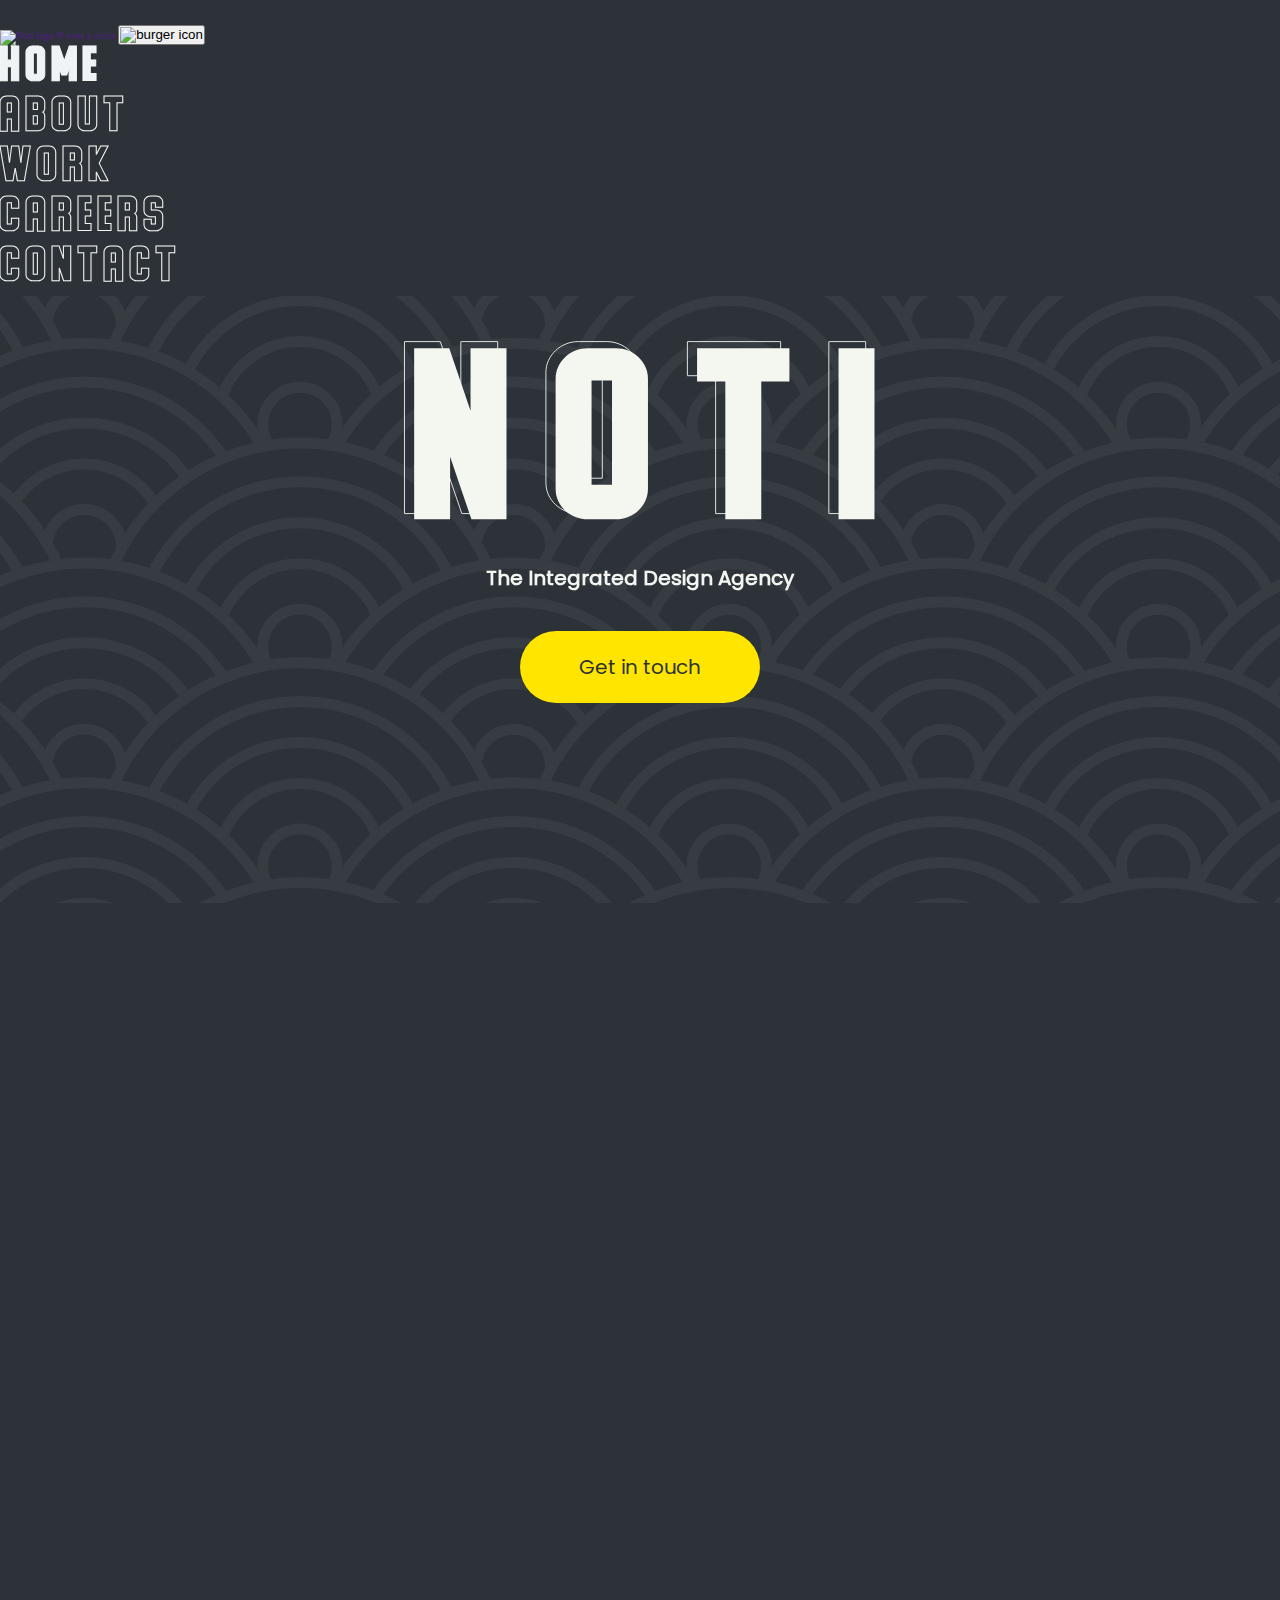
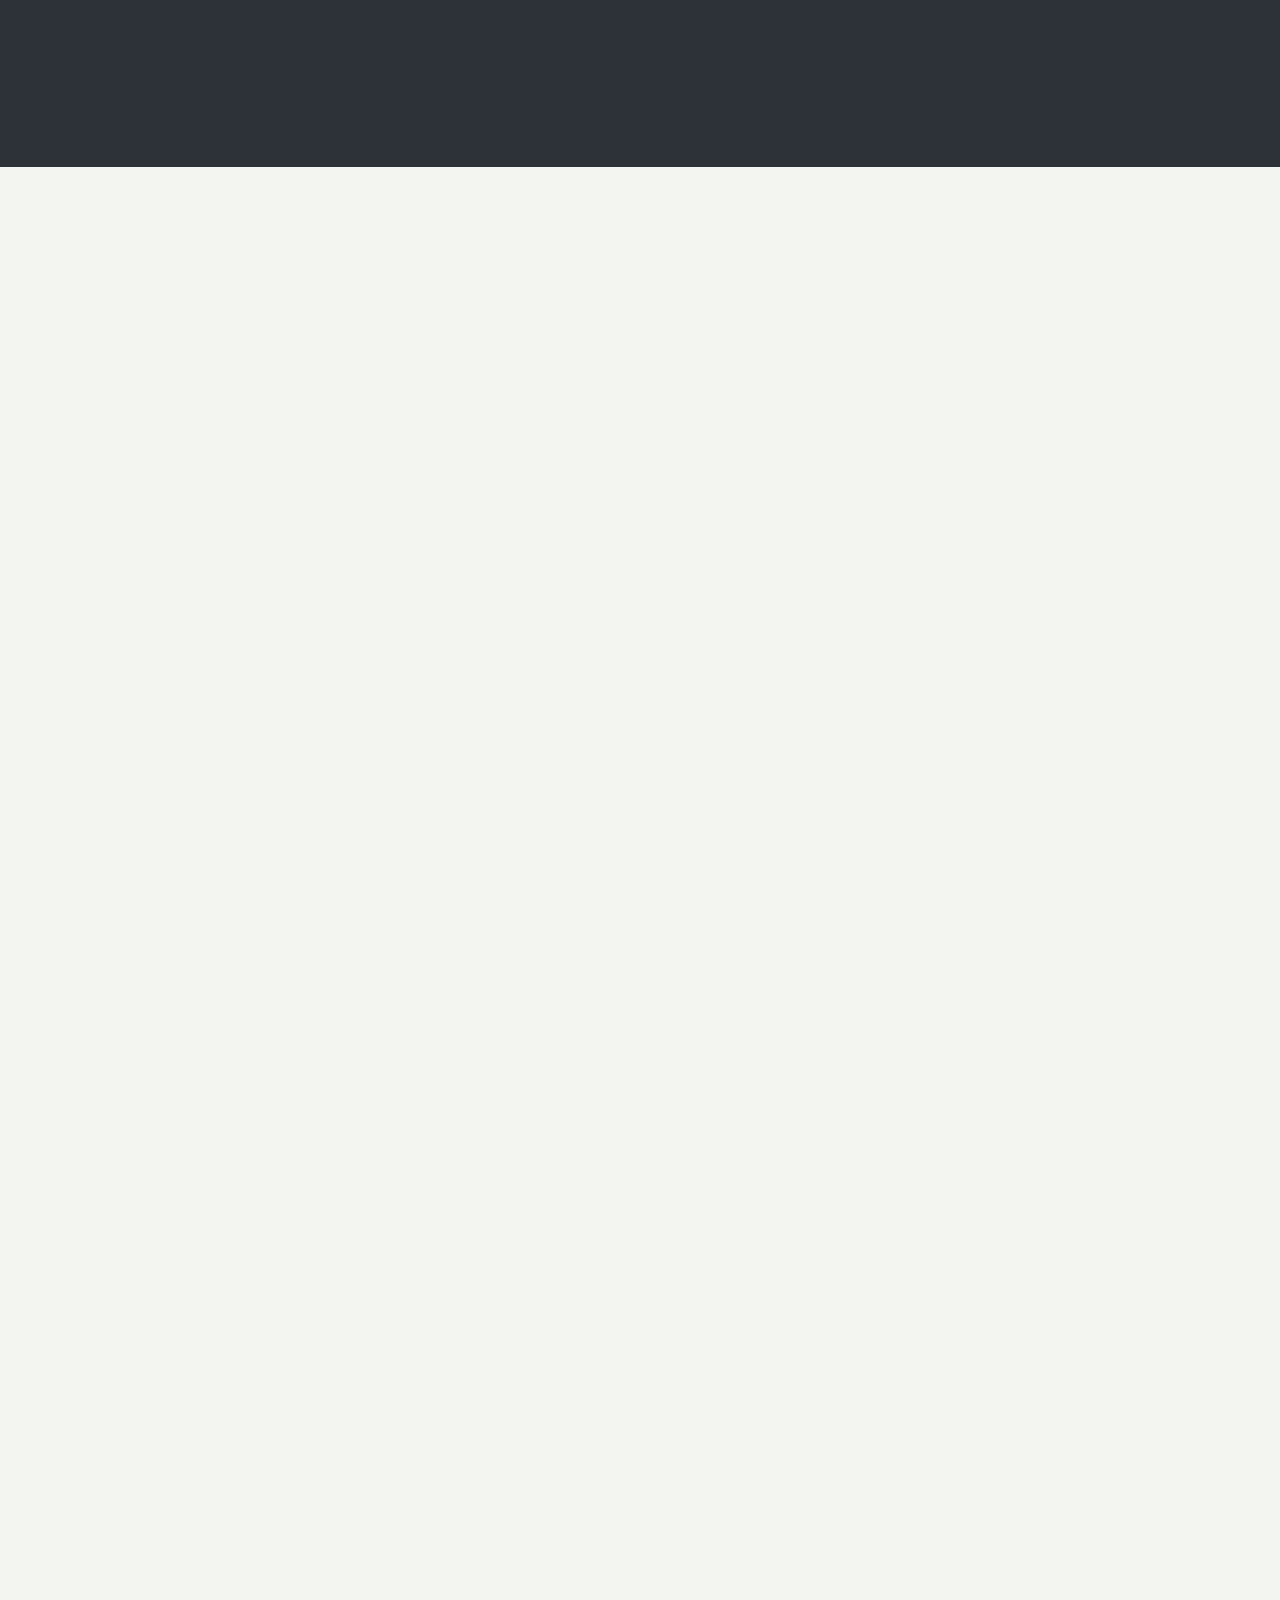
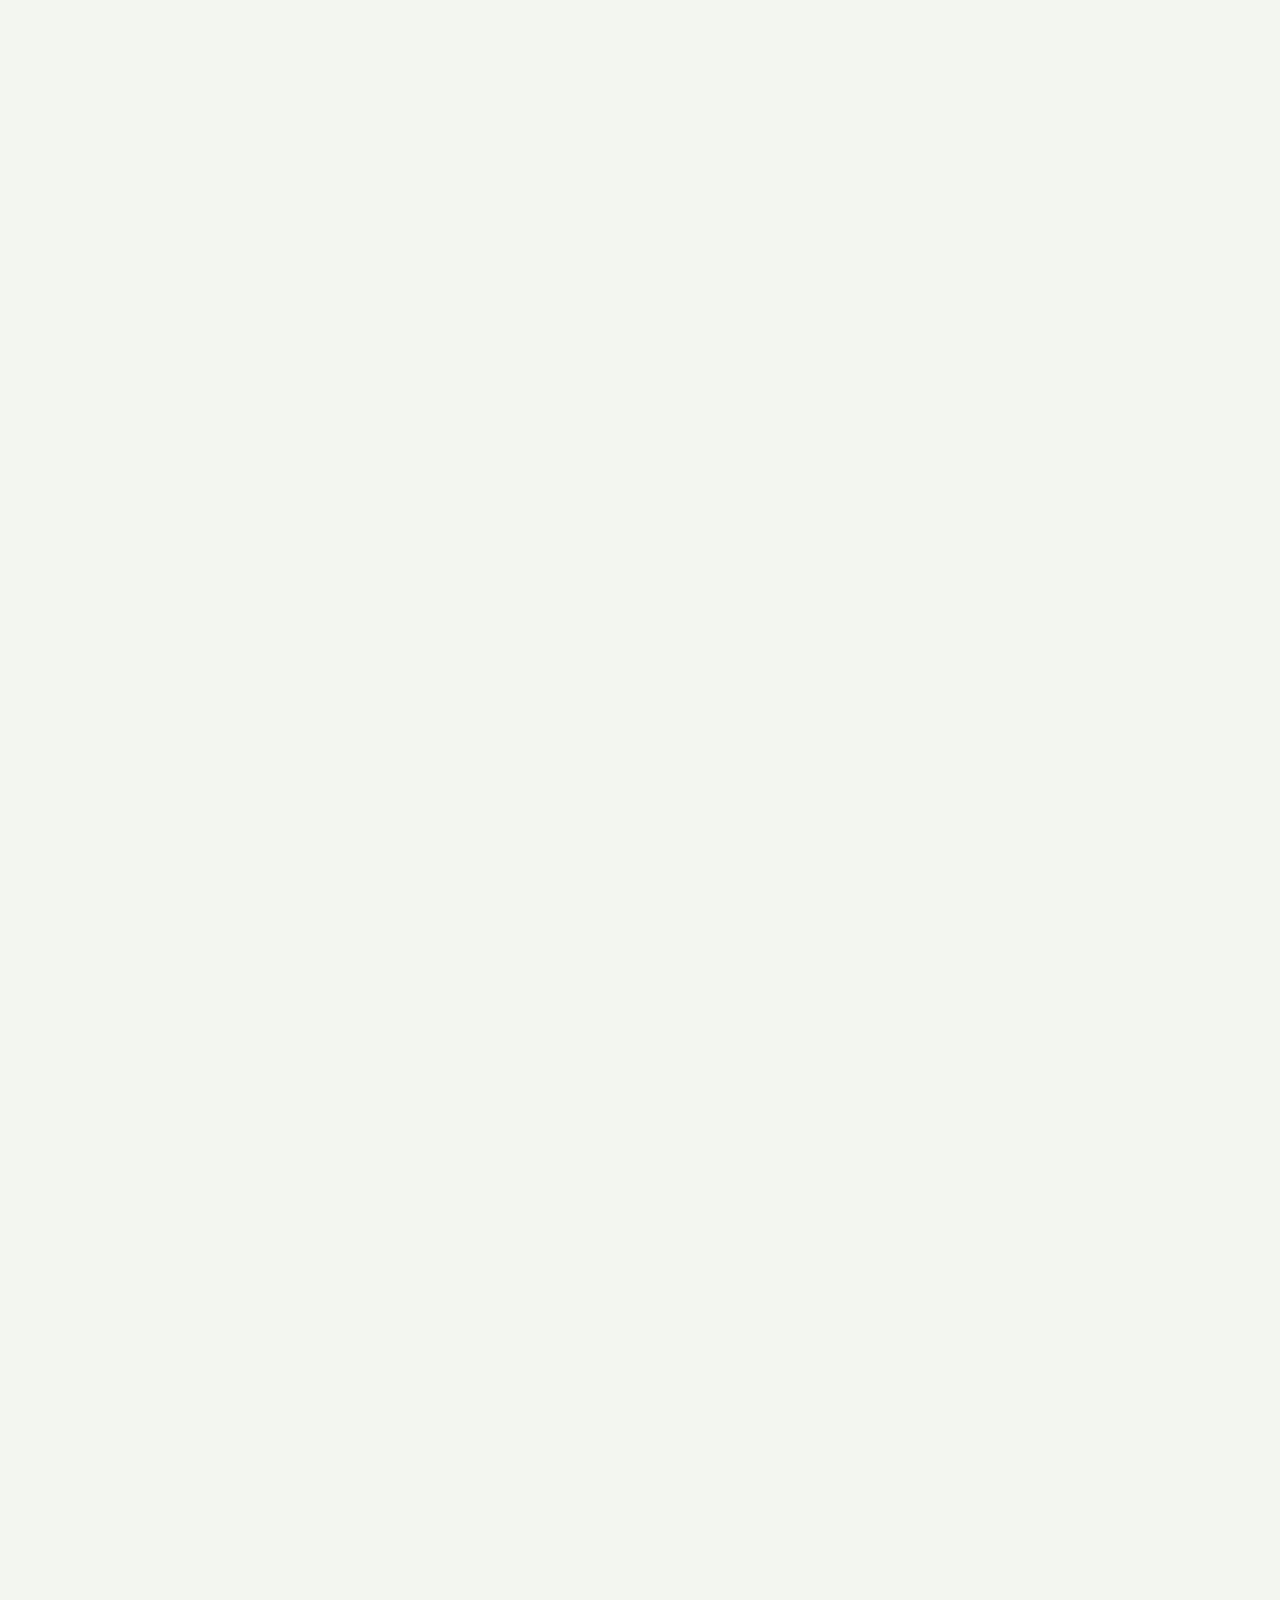
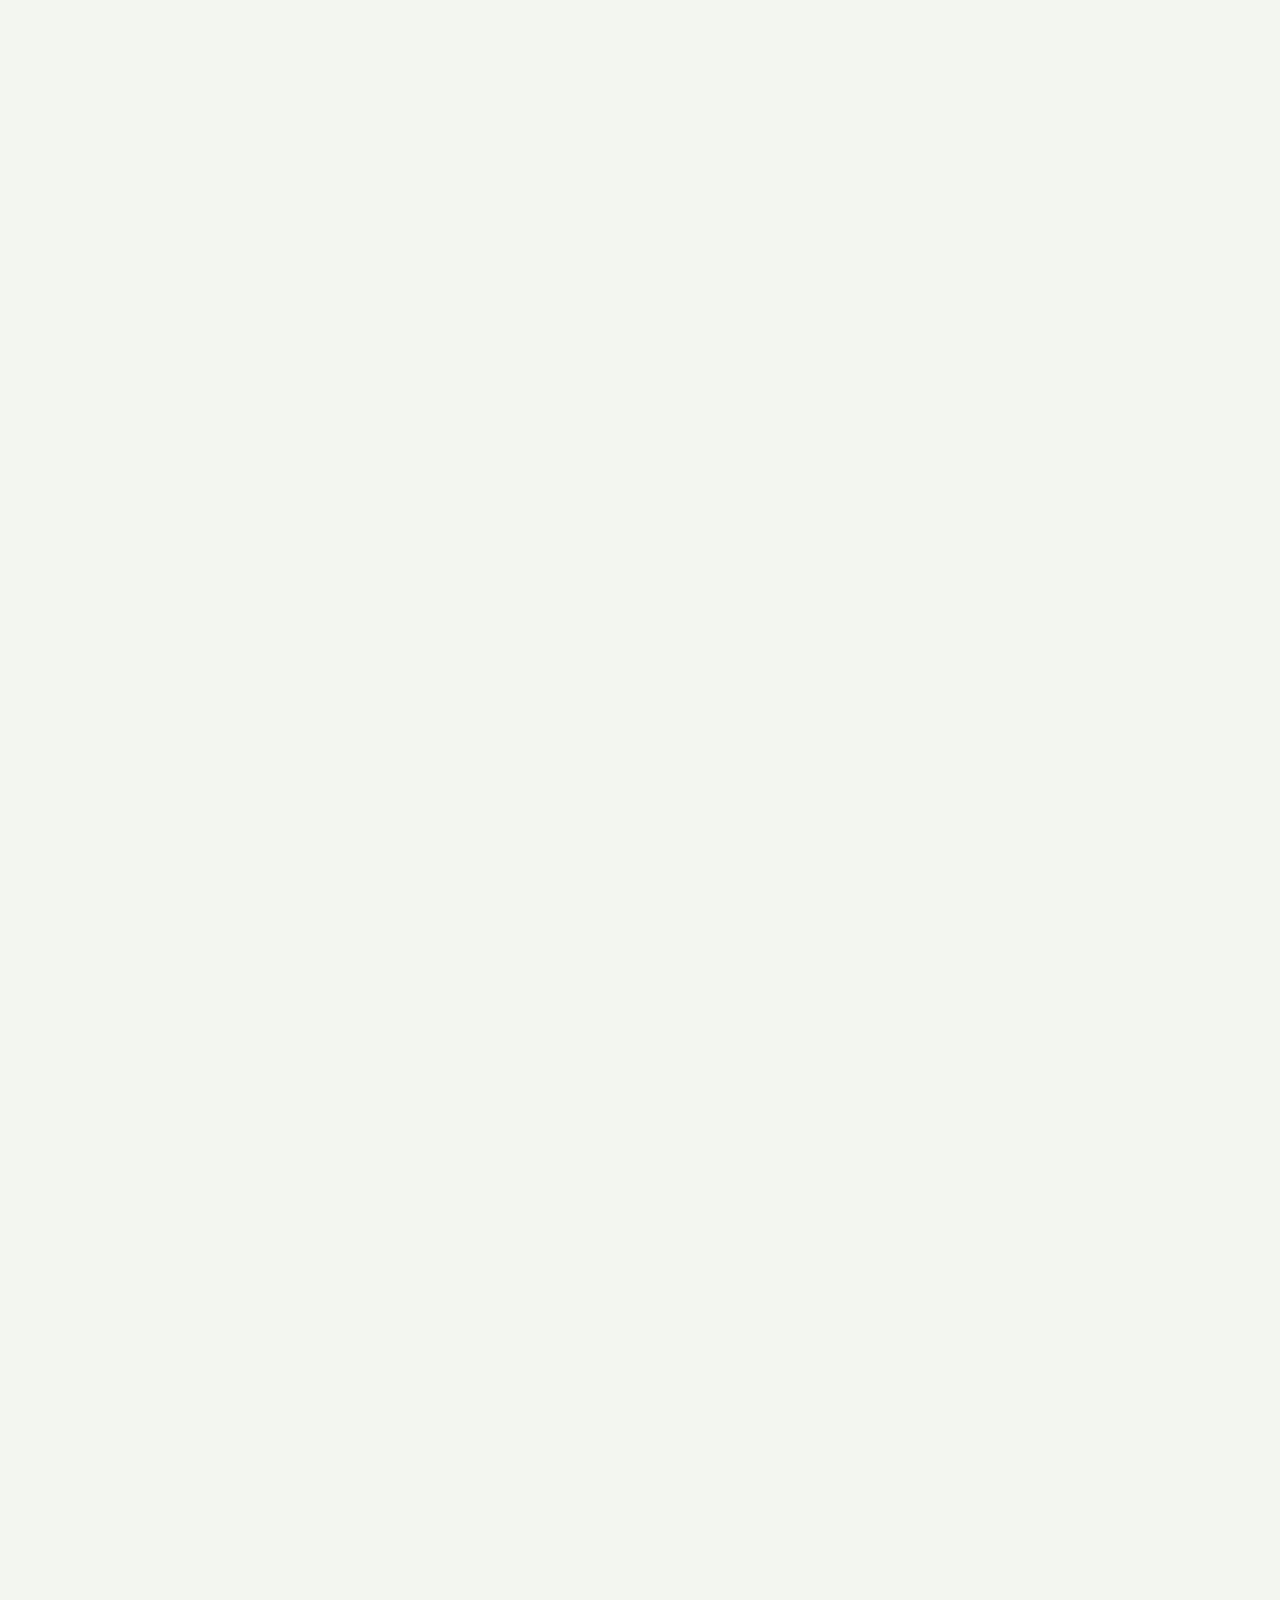
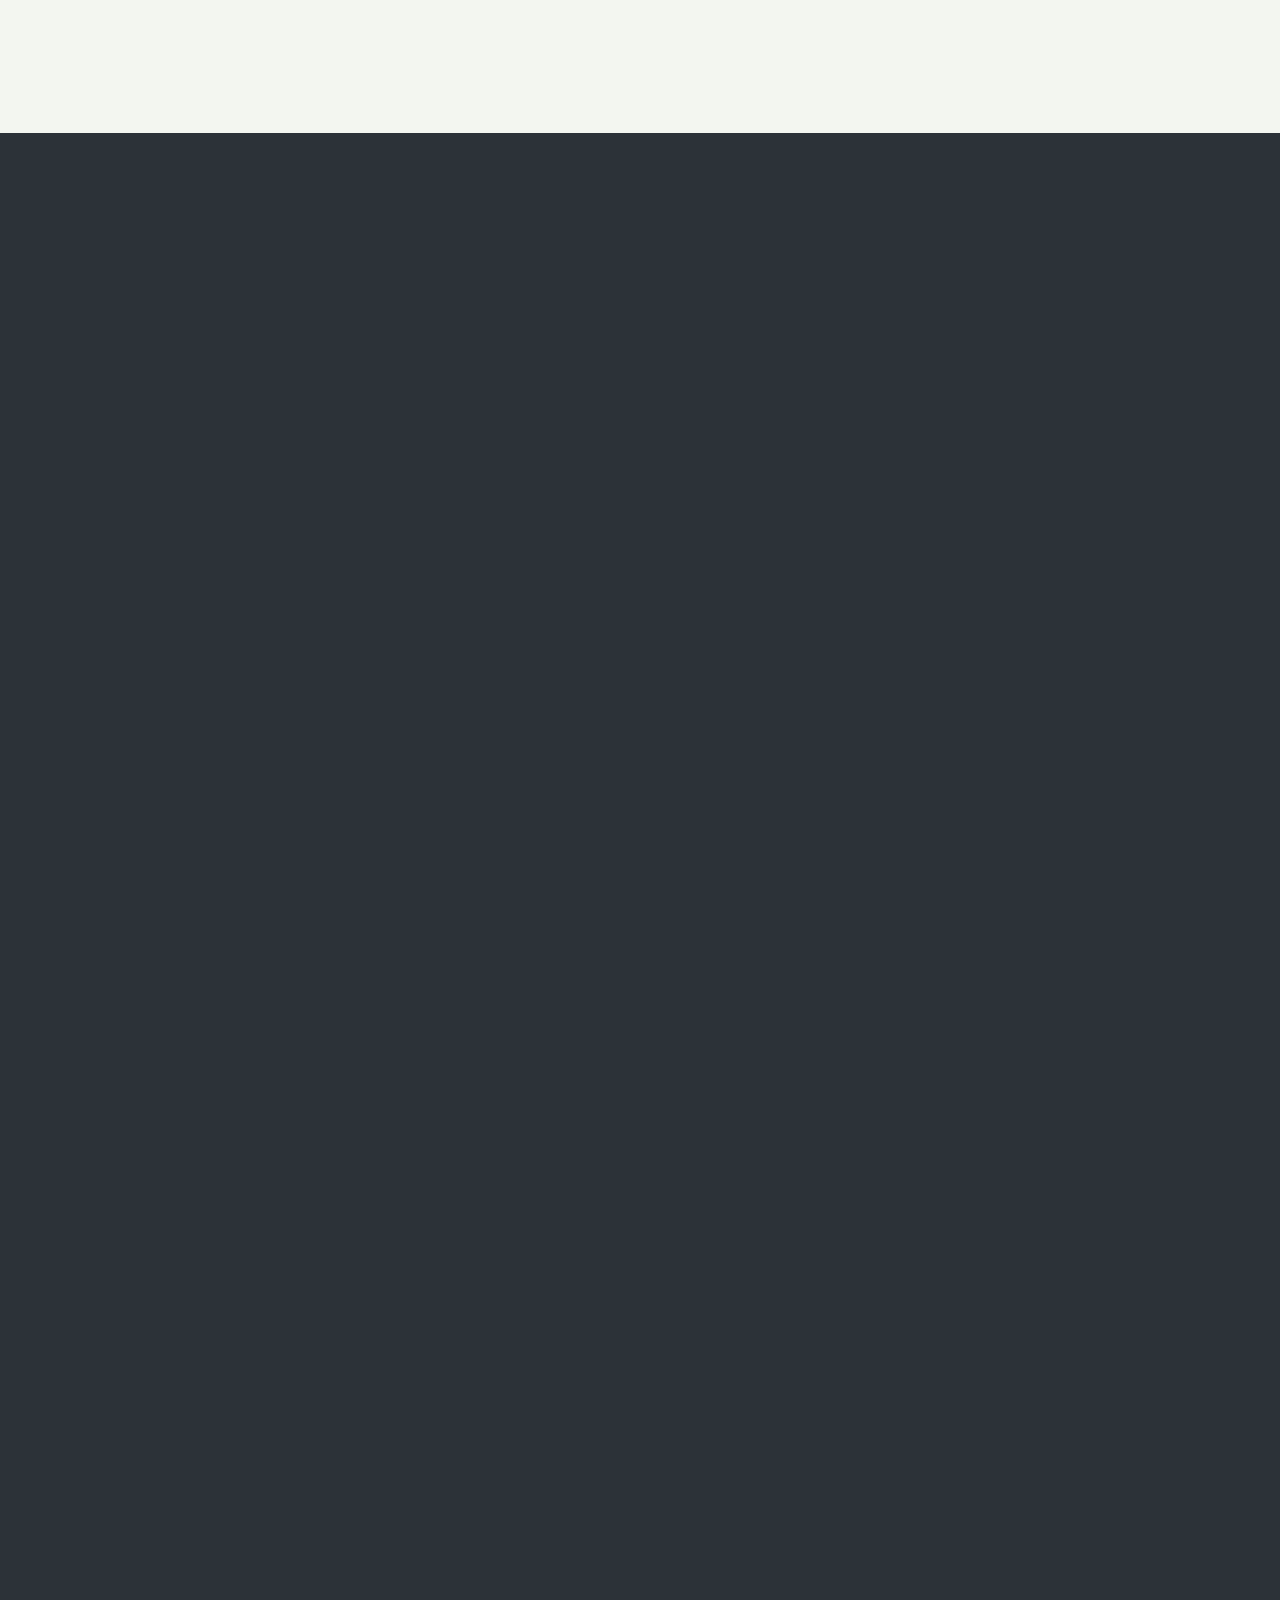
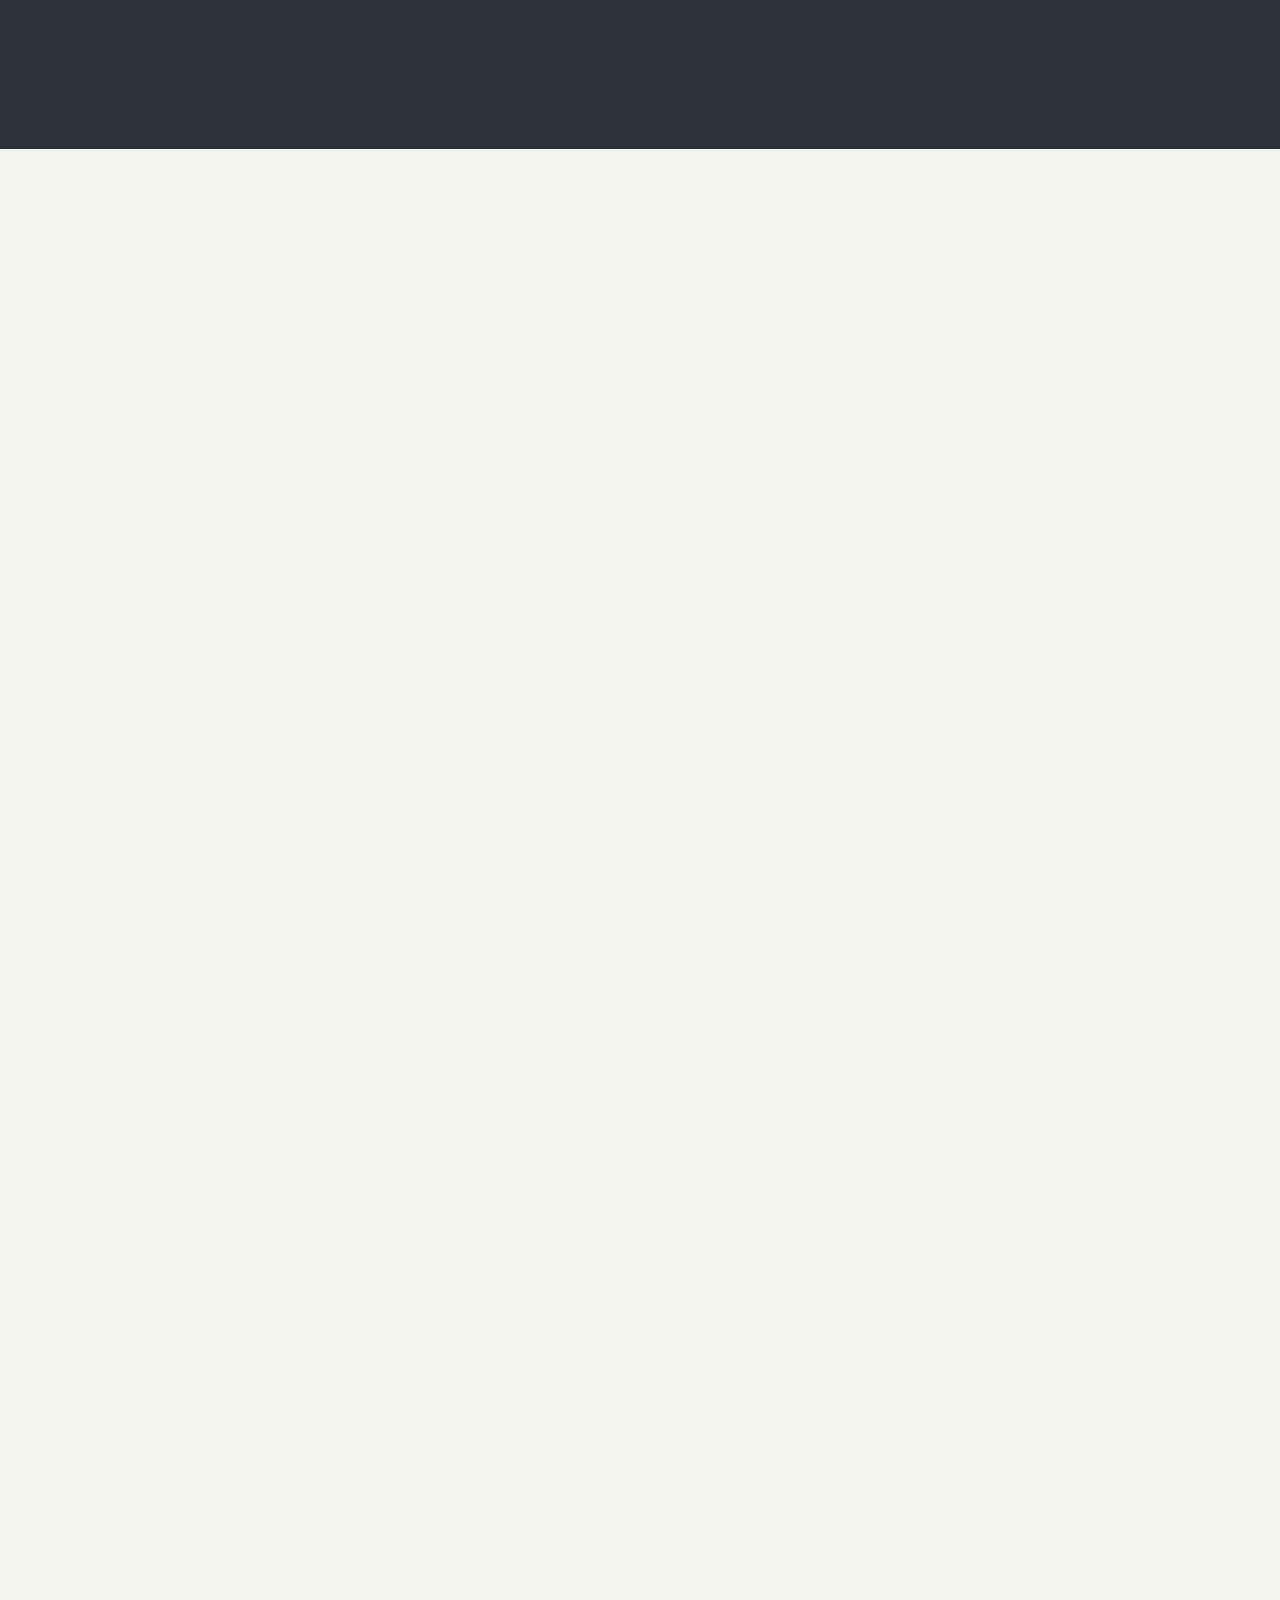
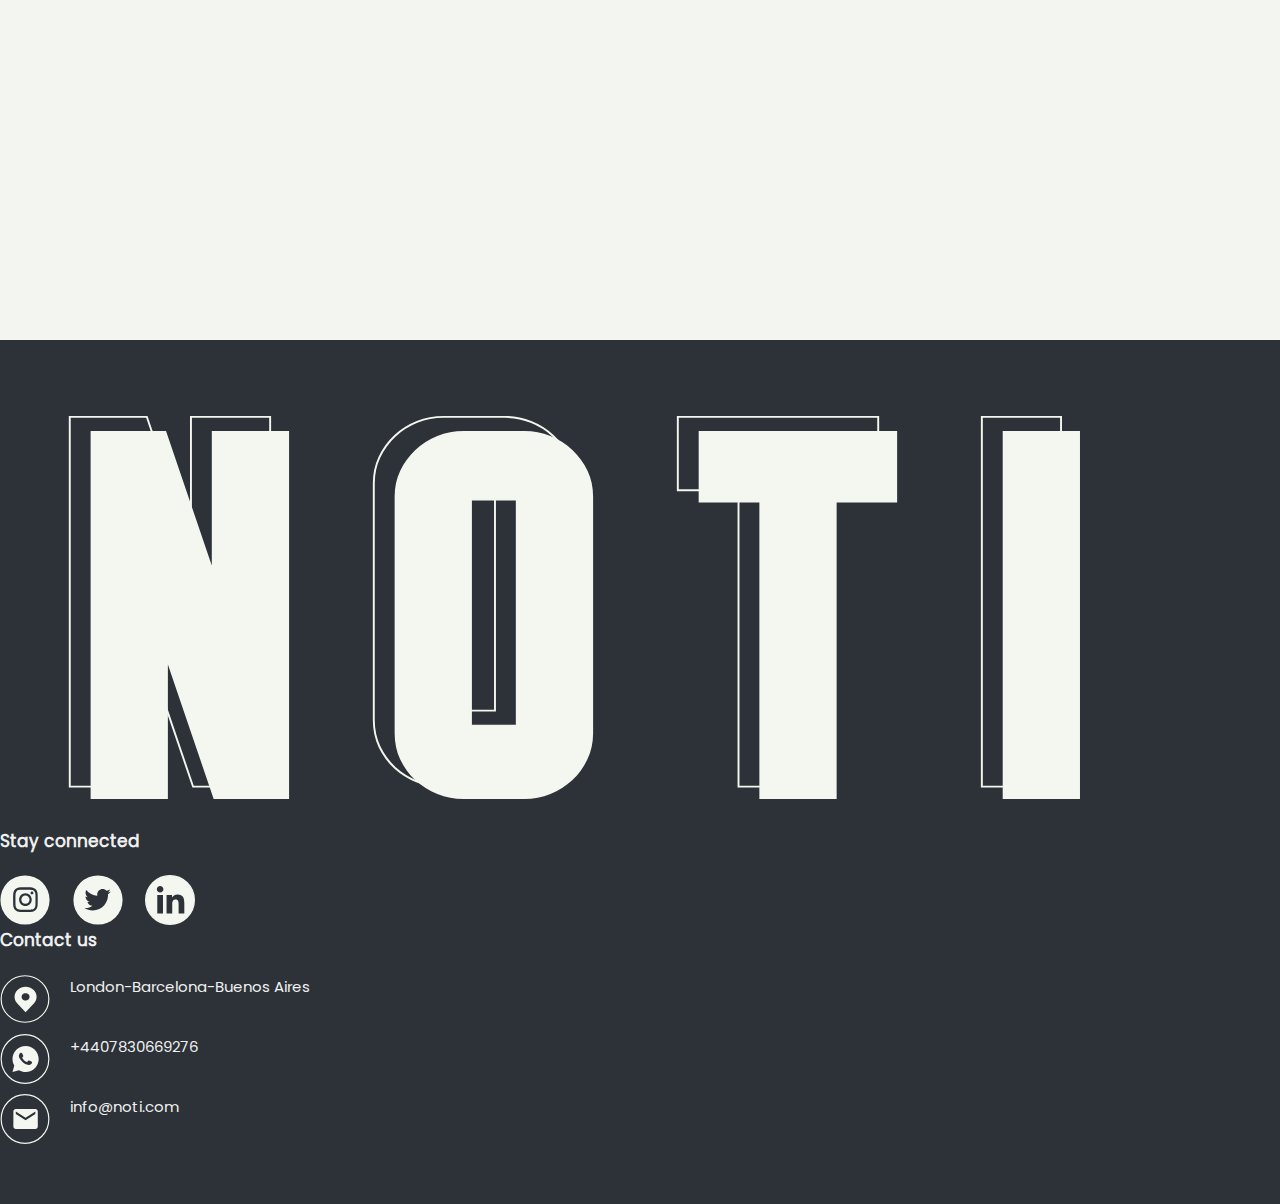
==== commit bf3260d3: "last changes" ====
--- a/index.html
+++ b/index.html
@@ -4,7 +4,7 @@
     <meta charset="UTF-8">
     <meta name="viewport" content="width=device-width, initial-scale=1.0">
     <meta name="description" content="We believe the world moves too fast for brands to wait around. We work with brands that operate with a healthy dose of impatience to connect themselves with culture, steal attention and grow at speed.">
-    <meta name="description" content="Multinational design agency, Creative design solutions, Buenos Aires design, Graphic design excellence, Innovative design firm, International design studio, Design agency portfolio, Creative agency services, Expert design professionals, Design agency collaborations">
+    <meta name="keywords" content="design, agency, creative, Buenos Aires, London, Barcelona, graphic, innovative, portfolio, services">
     <title>Home - NOTI</title>
     <link href="https://cdn.jsdelivr.net/npm/bootstrap@5.3.1/dist/css/bootstrap.min.css" rel="stylesheet" integrity="sha384-4bw+/aepP/YC94hEpVNVgiZdgIC5+VKNBQNGCHeKRQN+PtmoHDEXuppvnDJzQIu9" crossorigin="anonymous">
     <link href="https://unpkg.com/aos@2.3.1/dist/aos.css" rel="stylesheet">
@@ -12,7 +12,7 @@
 </head>
 
 <body>
-  <div class="bg-dark">
+  <div class="body bg-dark">
     <header>
       <nav class="navbar navbar-expand-lg nav_bootstrap">
         <div class="container-fluid dark_bg">
@@ -20,7 +20,7 @@
             <img class="btn_logo" src="./img/logo-n-light.svg" alt="Noti logo N over a circle" width="80px">
           </a>
           <button class="navbar-toggler shadow-none border-0 btn-burger" type="button" data-bs-toggle="collapse" data-bs-target="#menu" aria-controls="navbarSupportedContent" aria-expanded="false" aria-label="Toggle navigation">
-            <img src="./img/icn-burger-light.svg" width="40px">
+            <img src="./img/icn-burger-light.svg" alt="burger icon" width="40px">
           </button>
           </button>
           <div class="collapse navbar-collapse text-center dark_bg pb-5" id="menu">
@@ -60,7 +60,7 @@
               
                 <button class="about_accordion-button h2_about_card text-light bg--yellow" type="button" data-bs-toggle="collapse" data-bs-target="#collapseOne" aria-expanded="false" aria-controls="collapseOne">
                   WHO
-                  <lottie-player class="lottie-arrow" src="https://lottie.host/1e4aefc9-70ef-4fda-8b9c-eb823ff896b0/JgSVCRR6tr.json" background="transparent" speed="1" speed="1" style="width: 80px; height: 80px; color: #2C3238;" loop autoplay></lottie-player>
+                  <lottie-player class="lottie-arrow" src="https://lottie.host/1e4aefc9-70ef-4fda-8b9c-eb823ff896b0/JgSVCRR6tr.json" alt="arrow pointing down animation" background="transparent" speed="1" speed="1" style="width: 80px; height: 80px; color: #2C3238;" loop autoplay></lottie-player>
                 </button>
               
               <div id="collapseOne" class="accordion-collapse collapse p_careers" data-bs-parent="#accordionExample">
@@ -74,7 +74,7 @@
 
               <button class="about_accordion-button collapsed h2_about_card text-light bg--yellow" type="button" data-bs-toggle="collapse" data-bs-target="#collapseTwo" aria-expanded="false" aria-controls="collapseTwo">
                 WHAT
-                <lottie-player class="lottie-arrow" src="https://lottie.host/1e4aefc9-70ef-4fda-8b9c-eb823ff896b0/JgSVCRR6tr.json" background="transparent" speed="1" speed="1" style="width: 80px; height: 80px; color: #2C3238;" loop autoplay></lottie-player>
+                <lottie-player class="lottie-arrow" src="https://lottie.host/1e4aefc9-70ef-4fda-8b9c-eb823ff896b0/JgSVCRR6tr.json" alt="arrow pointing down animation" background="transparent" speed="1" speed="1" style="width: 80px; height: 80px; color: #2C3238;" loop autoplay></lottie-player>
               </button>
 
               <div id="collapseTwo" class="collapse p_careers" data-bs-parent="#accordionExample">
@@ -89,7 +89,7 @@
               
                 <button class="about_accordion-button collapsed h2_about_card text-light bg--yellow" type="button" data-bs-toggle="collapse" data-bs-target="#collapseThree" aria-expanded="false" aria-controls="collapseThree">
                   WHY
-                  <lottie-player class="lottie-arrow" src="https://lottie.host/1e4aefc9-70ef-4fda-8b9c-eb823ff896b0/JgSVCRR6tr.json" background="transparent" speed="1" speed="1" style="width: 80px; height: 80px; color: #2C3238;" loop autoplay></lottie-player>
+                  <lottie-player class="lottie-arrow" src="https://lottie.host/1e4aefc9-70ef-4fda-8b9c-eb823ff896b0/JgSVCRR6tr.json" alt="arrow pointing down animation" background="transparent" speed="1" speed="1" style="width: 80px; height: 80px; color: #2C3238;" loop autoplay></lottie-player>
                 </button>
               
               <div id="collapseThree" class="collapse p_careers" data-bs-parent="#accordionExample">
@@ -109,8 +109,8 @@
 
             <div class="col-lg-3 col-xs-12 work_main_section3_col1 index_heading_arrow" data-aos="fade-right">
               <h3 class="h5_about dark_text">OUR LATEST<br>PROJECTS</h3>
-              <img class="arrow_side"src="./img/subheadings_arrow.svg" width="70%">
-              <img class="arrow_down" src="./img/subheadings_arrow_down.svg" height="72px">
+              <img class="arrow_side"src="./img/subheadings_arrow.svg" alt="arrow pointing right" width="70%">
+              <img class="arrow_down" src="./img/subheadings_arrow_down.svg" alt="arrow pointing down" height="72px">
             </div>
   
             <div class="col-lg-9 col-xs-12 work_main_section3_col2" data-aos="fade-left">
@@ -176,30 +176,30 @@
       <section class="row justify-content-around">
     
         <article class="col-lg-5 col-xs-10">
-          <img class="footer_logo" src="./img/logo.svg">
+          <img class="footer_logo" src="./img/logo.svg" alt="Noti logo">
         </article>
 
         <article class="col-lg-2 col-md-6 col-xs-10 footer_column2">
           <h3 class="h6-footer">Stay connected</h3>
           <div class="footer_socialicons">
-            <a href=""><img class="footer_icn" src="./img/icn-ig.svg" width="40px"></a>
-            <a href=""><img class="footer_icn" src="./img/icn-tw.svg" width="40px"></a>
-            <a href=""><img class="footer_icn" src="./img/icn-linkedin.svg" width="40px"></a>       
+            <a href=""><img class="footer_icn" src="./img/icn-ig.svg" alt="instagram icon" width="40px"></a>
+            <a href=""><img class="footer_icn" src="./img/icn-tw.svg" alt="twitter icon" width="40px"></a>
+            <a href=""><img class="footer_icn" src="./img/icn-linkedin.svg" alt="linkedin icon" width="40px"></a>       
           </div>
         </article>
 
         <article class="col-lg-3 col-md-6 col-xs-10 footer_column3">
           <h3 class="h6-footer">Contact us</h3>
           <div class="footer_contact_frame">
-            <img class="footer_icn" src="./img/icn-location.svg" width="40px" height="40px">
+            <img class="footer_icn" src="./img/icn-location.svg"alt="location icon" width="40px" height="40px">
             <p class="p-footer">London-Barcelona-Buenos Aires</p>
           </div>
           <div class="footer_contact_frame">
-            <img class="footer_icn" src="./img/icn-wsp.svg" width="50px" height="50px">
+            <img class="footer_icn" src="./img/icn-wsp.svg" alt="whatsapp icon" width="50px" height="50px">
             <p class="p-footer"> +4407830669276</p>
           </div>
           <div class="footer_contact_frame">
-            <img class="footer_icn" src="./img/icn-mail.svg" width="40px" height="40px">
+            <img class="footer_icn" src="./img/icn-mail.svg" alt="email icon" width="40px" height="40px">
             <p class="p-footer">info@noti.com</p>
           </div>
         </article>
